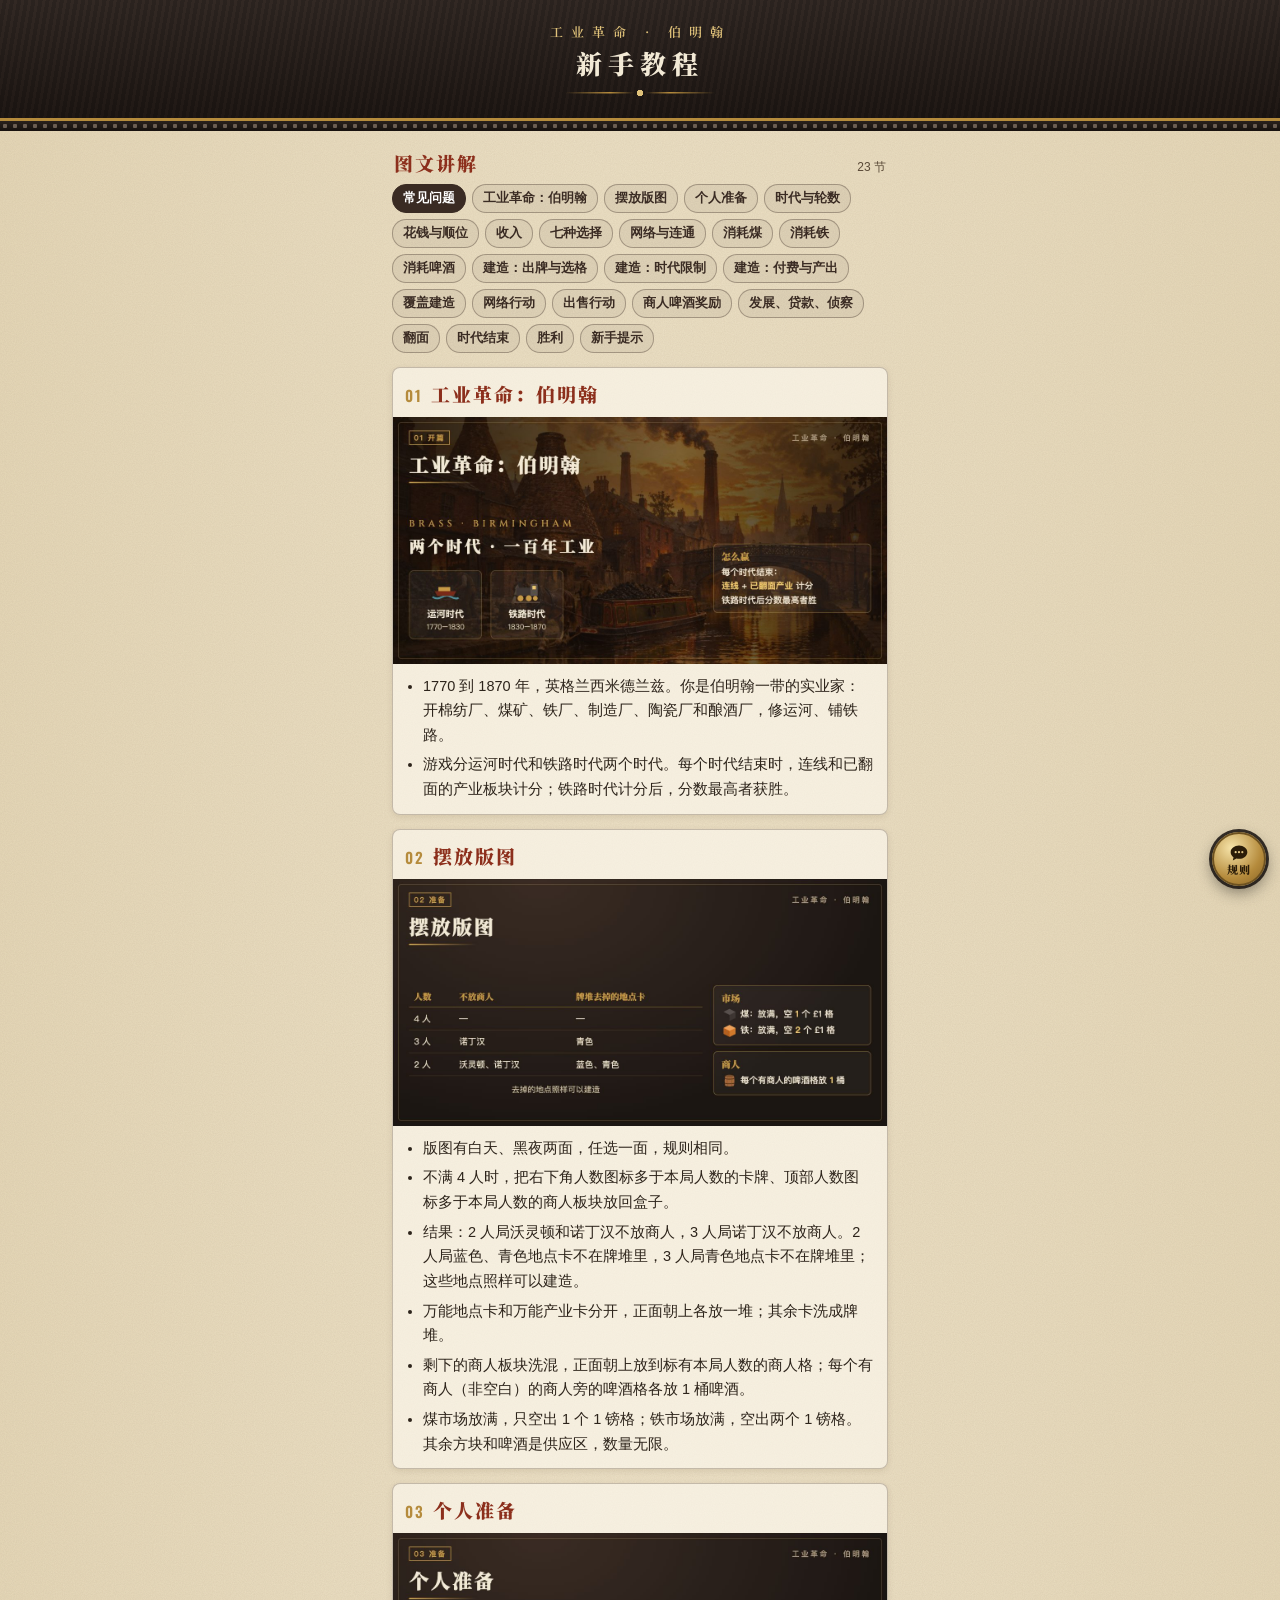
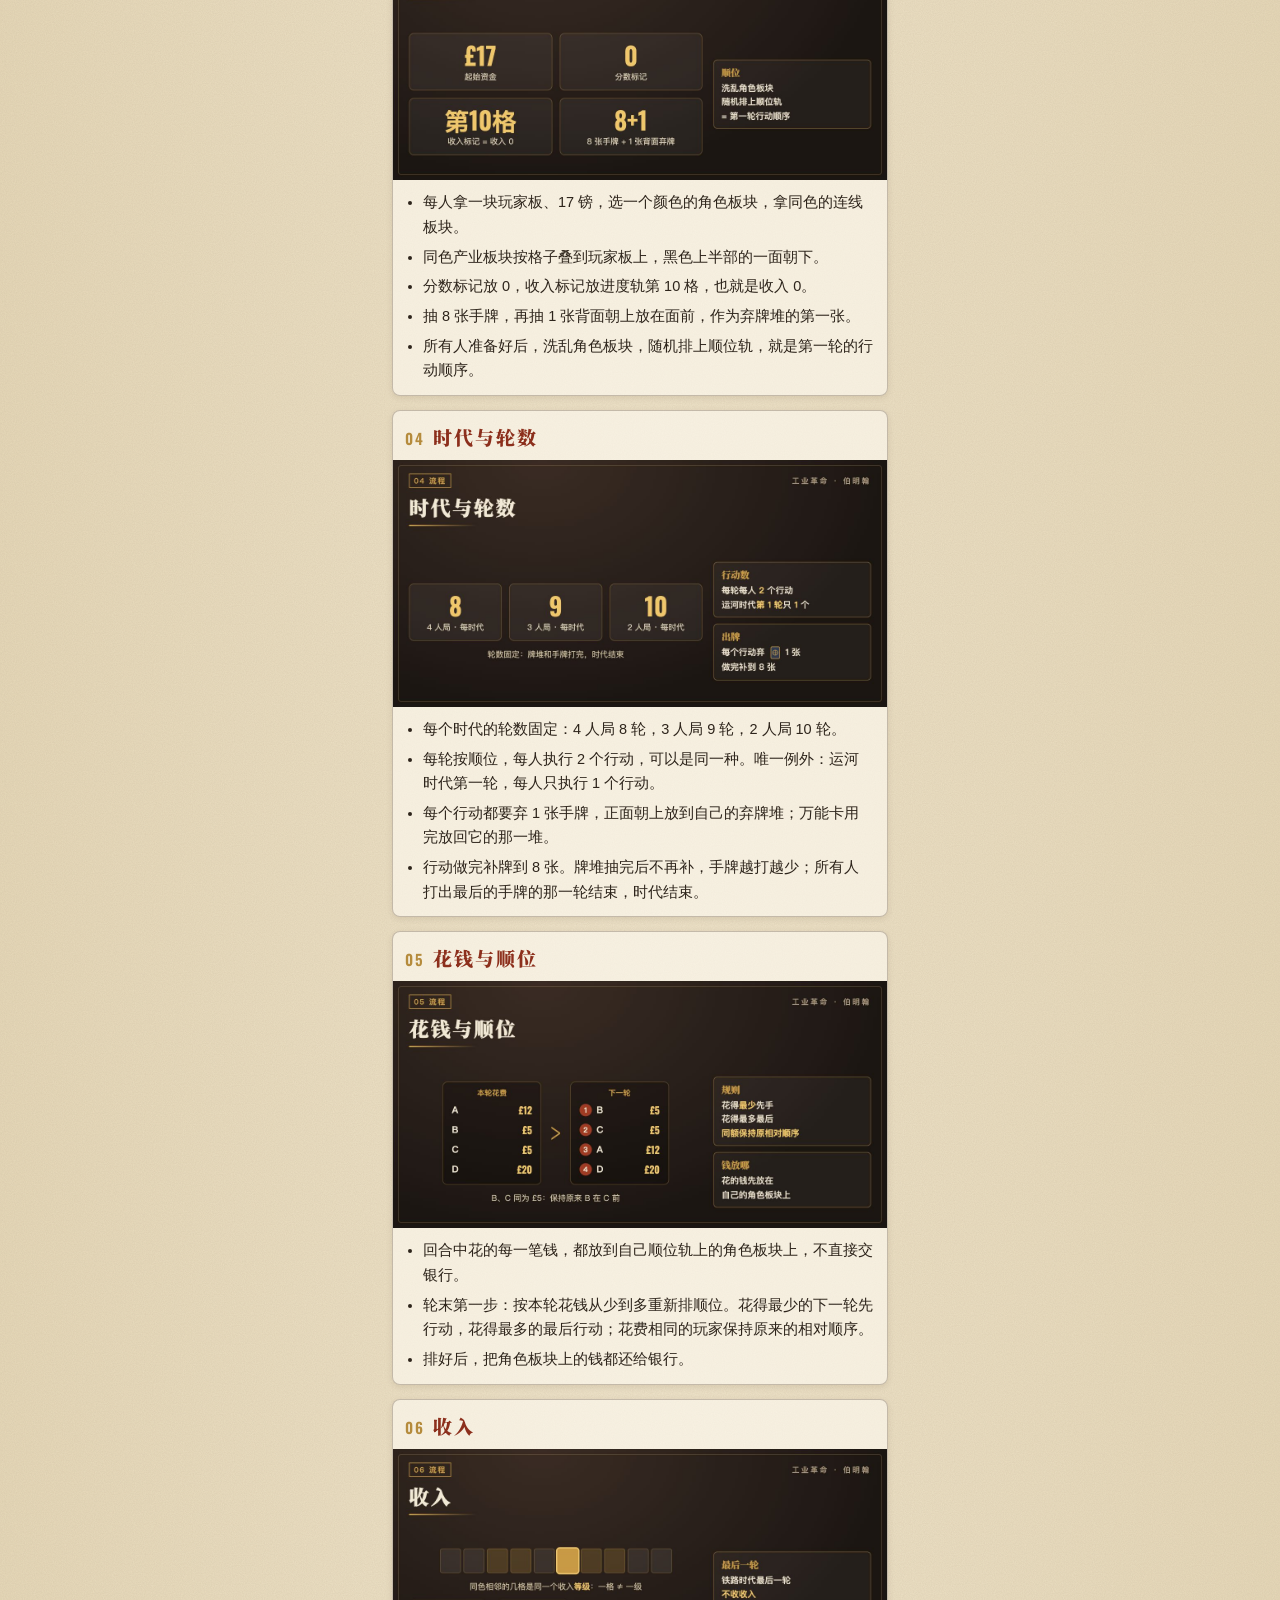
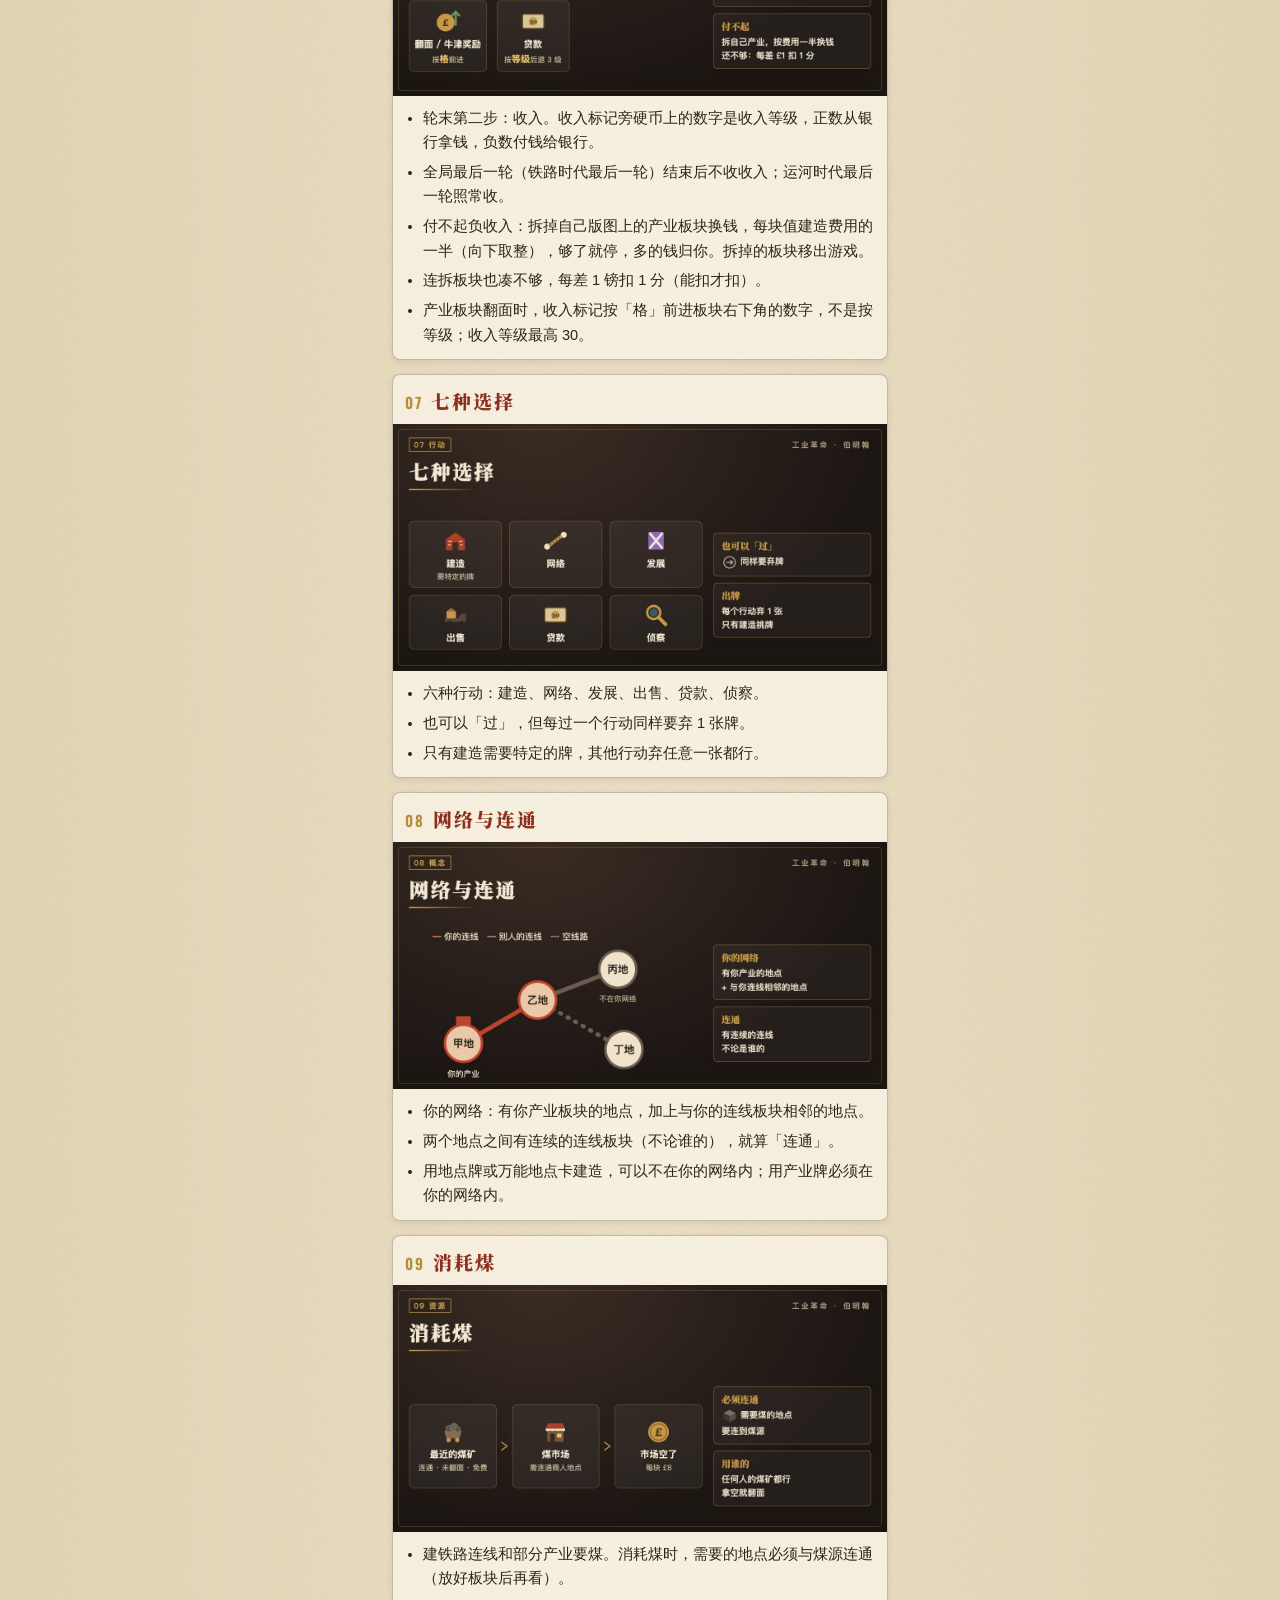
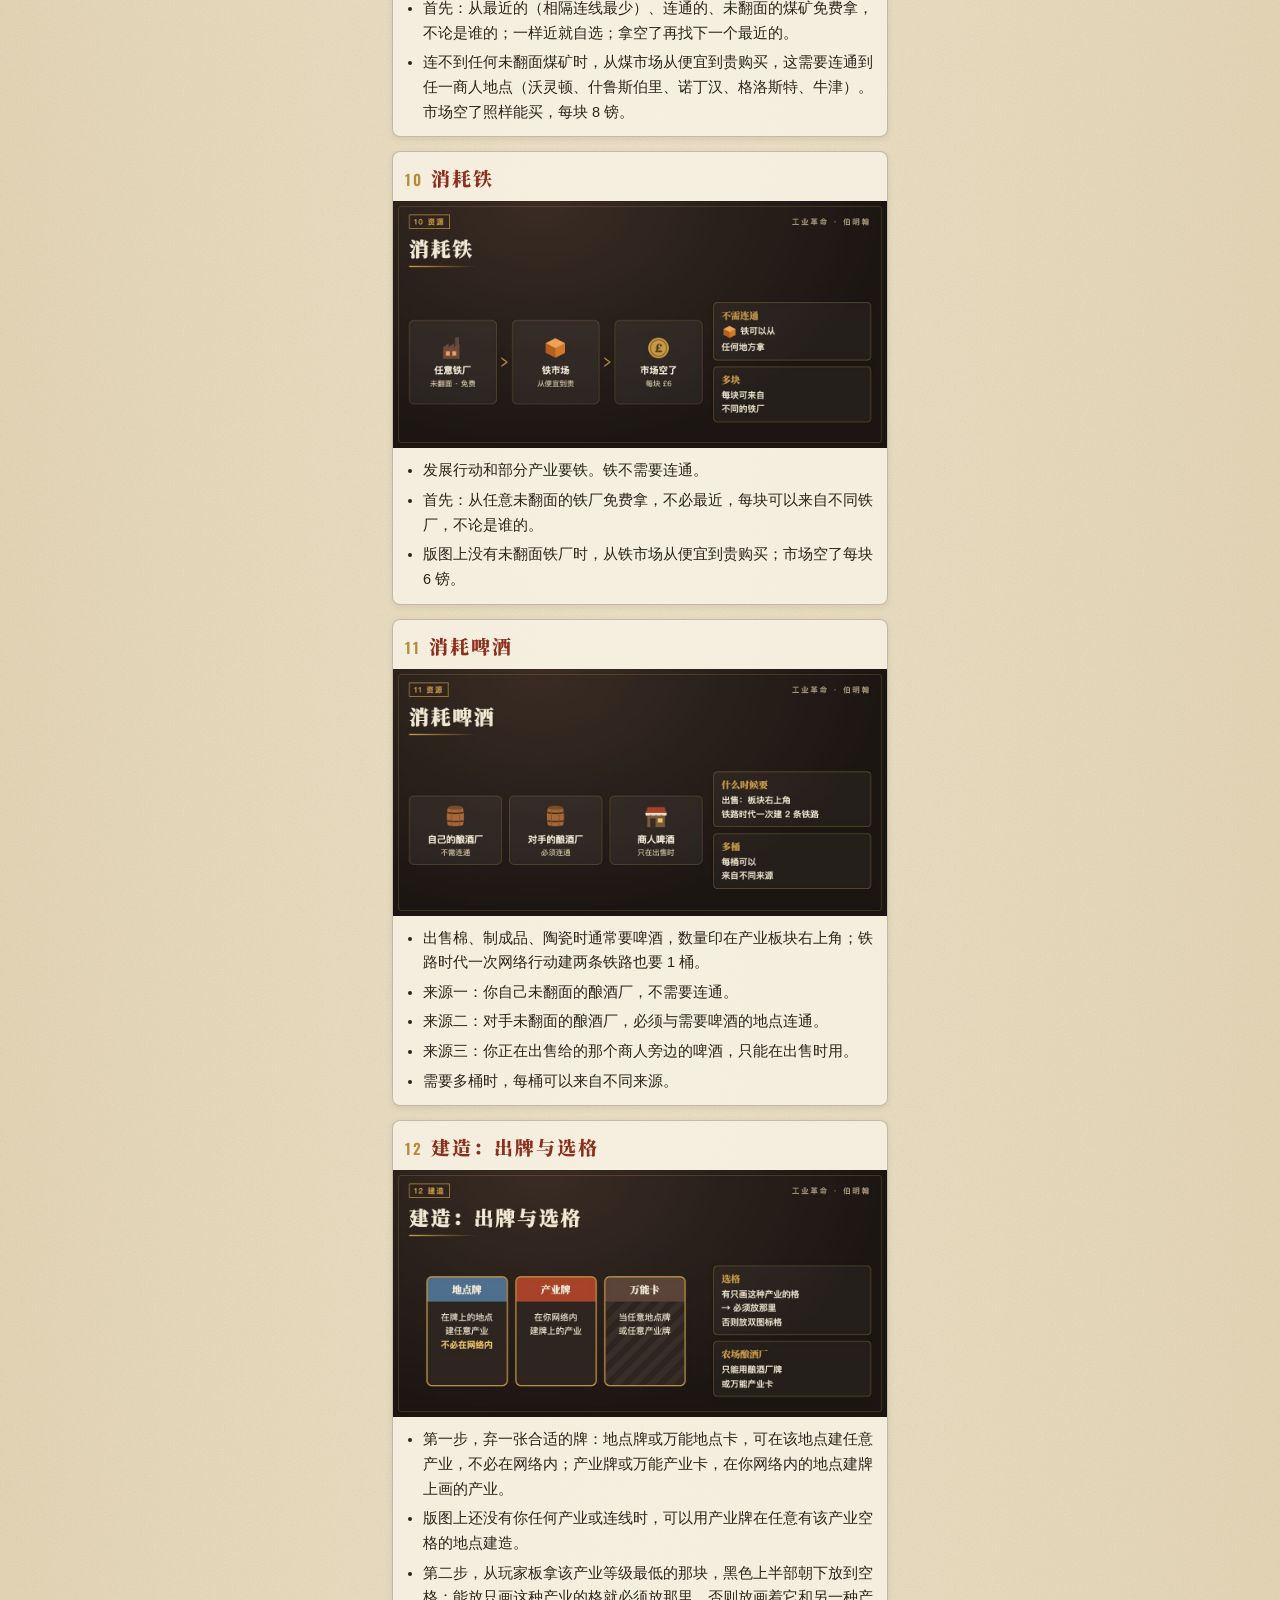
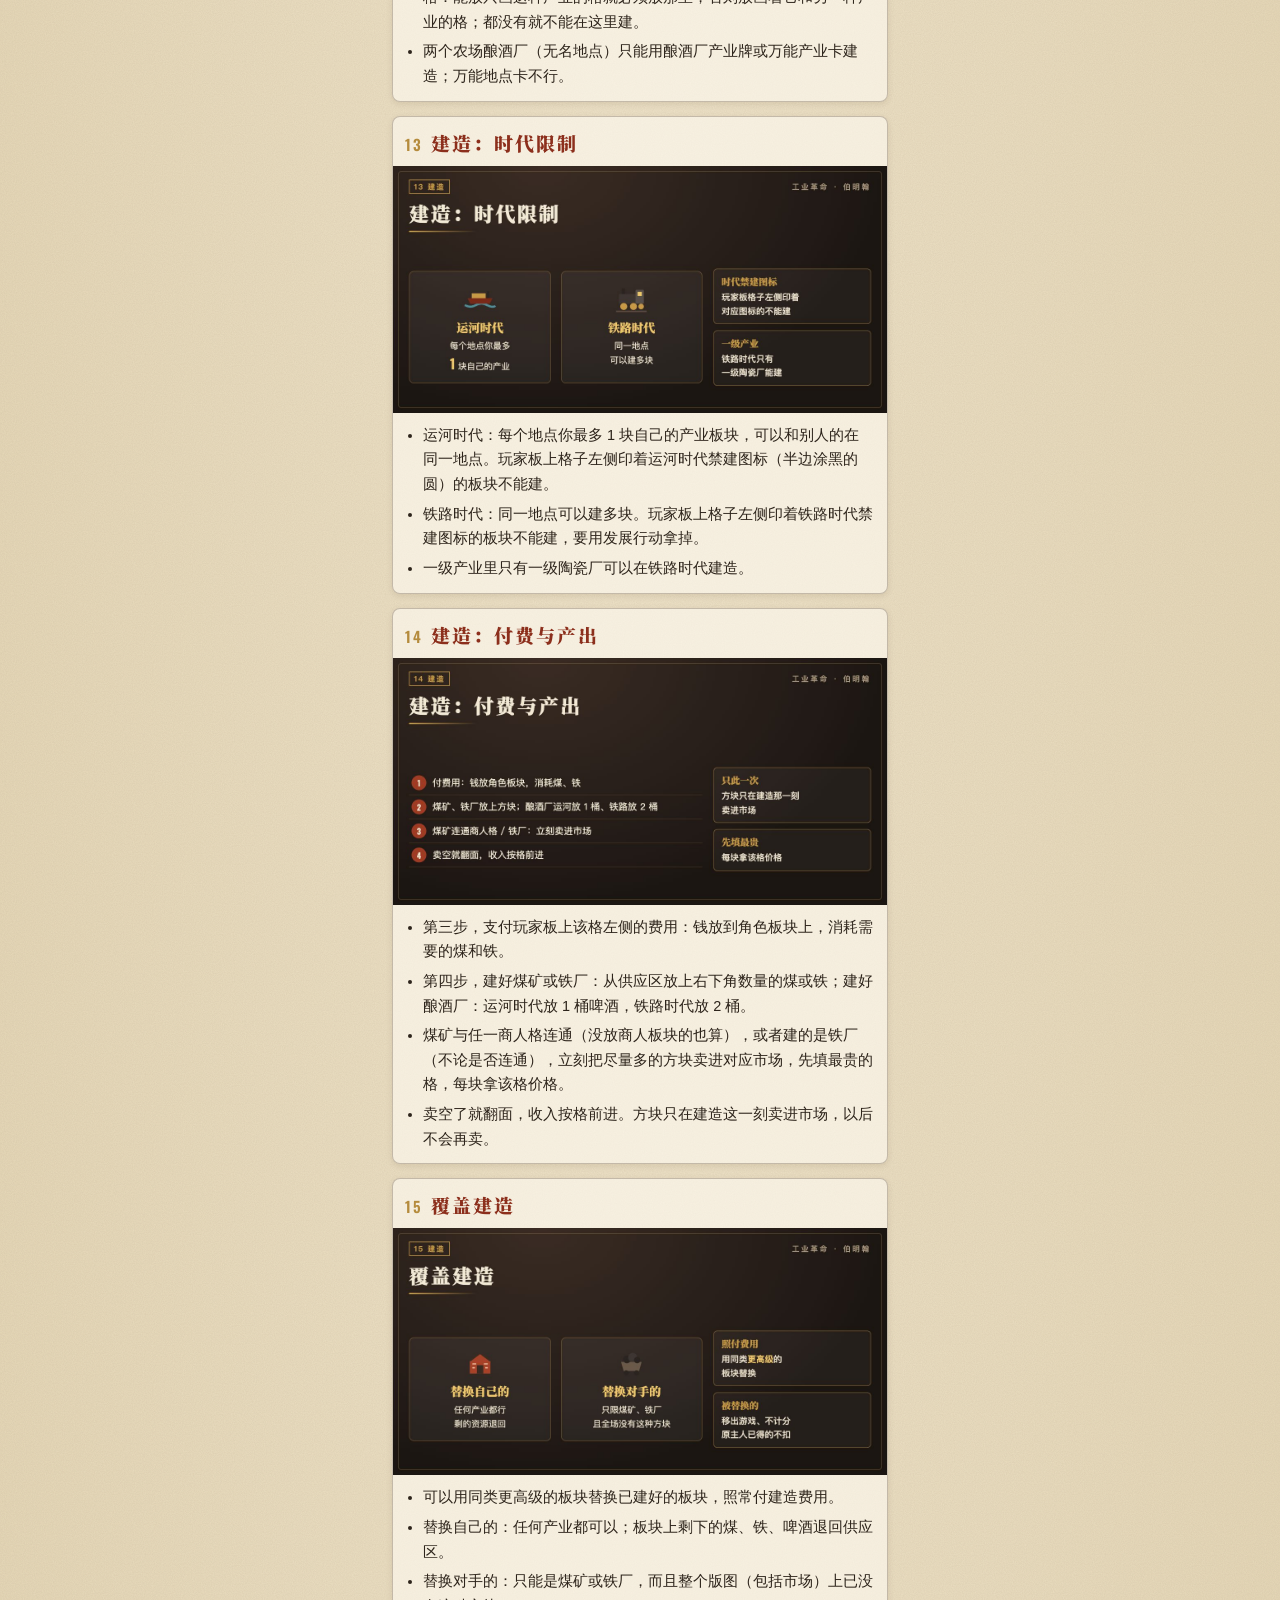
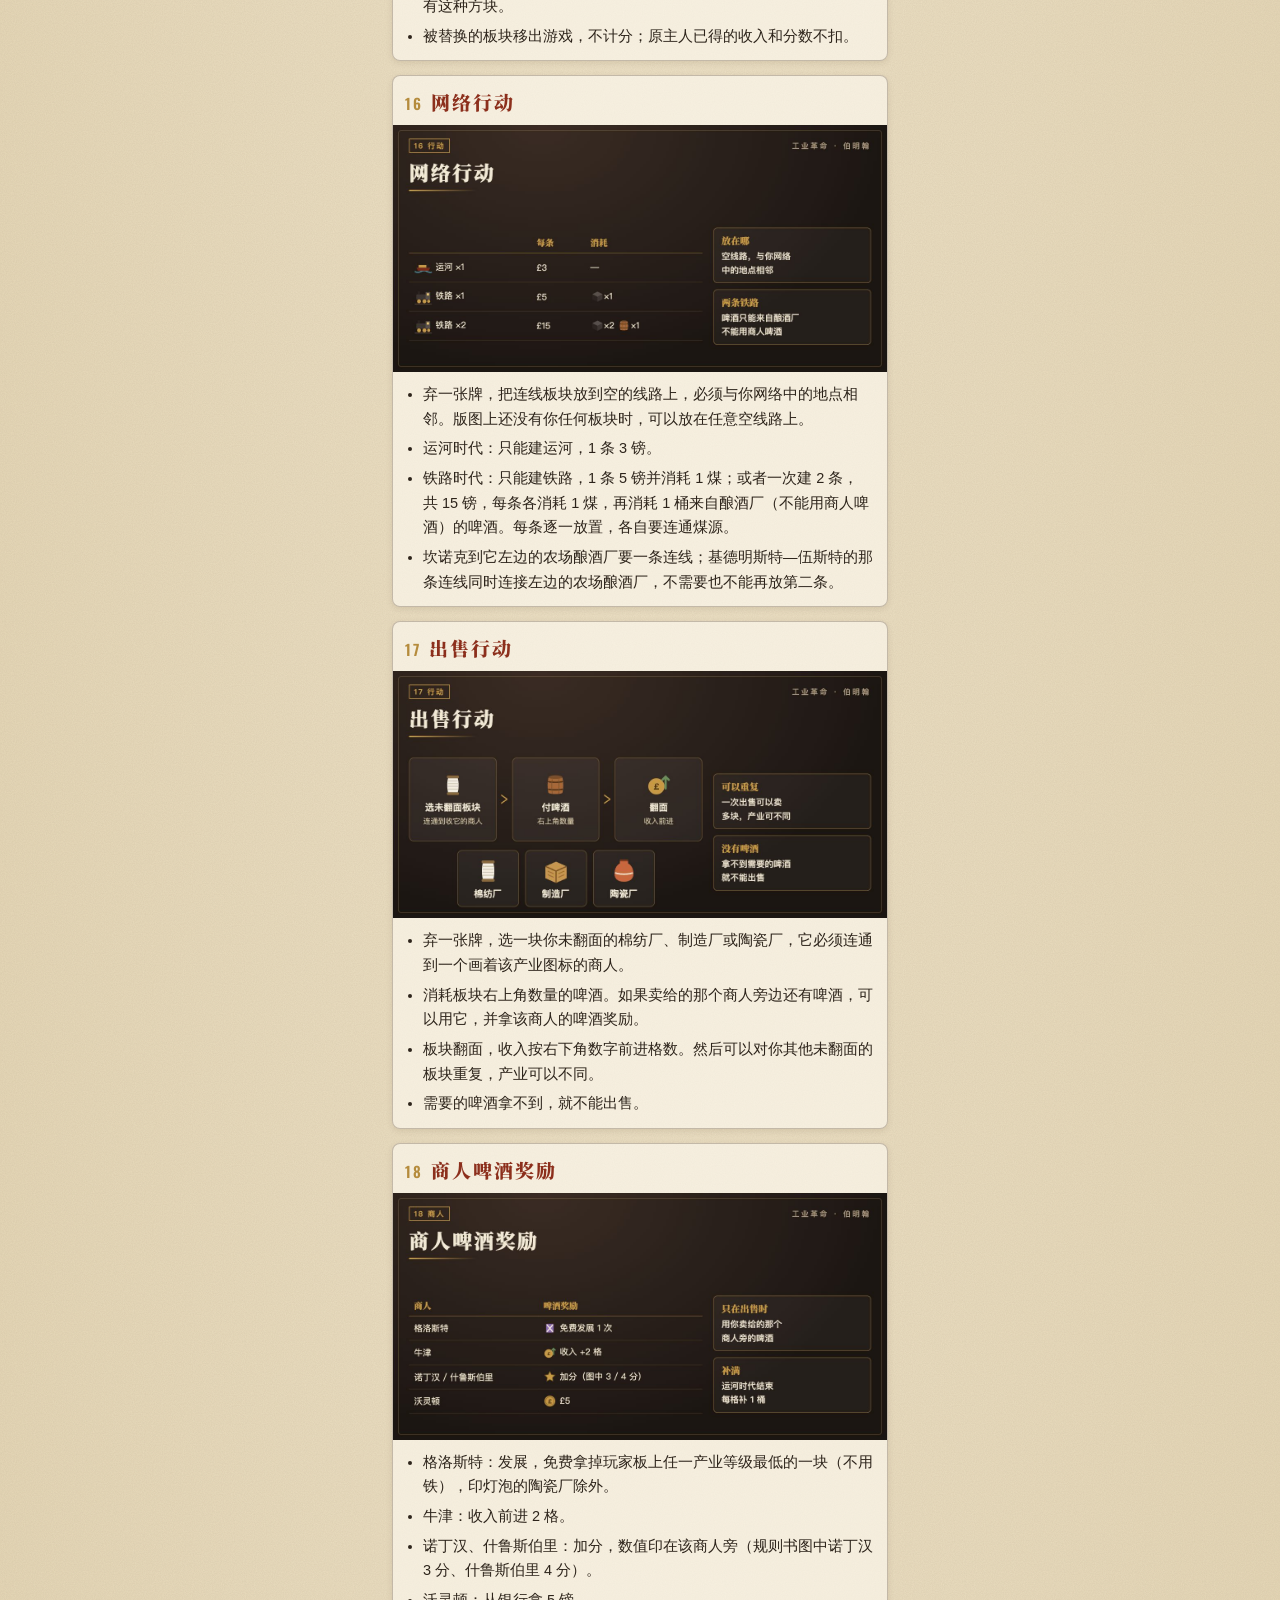
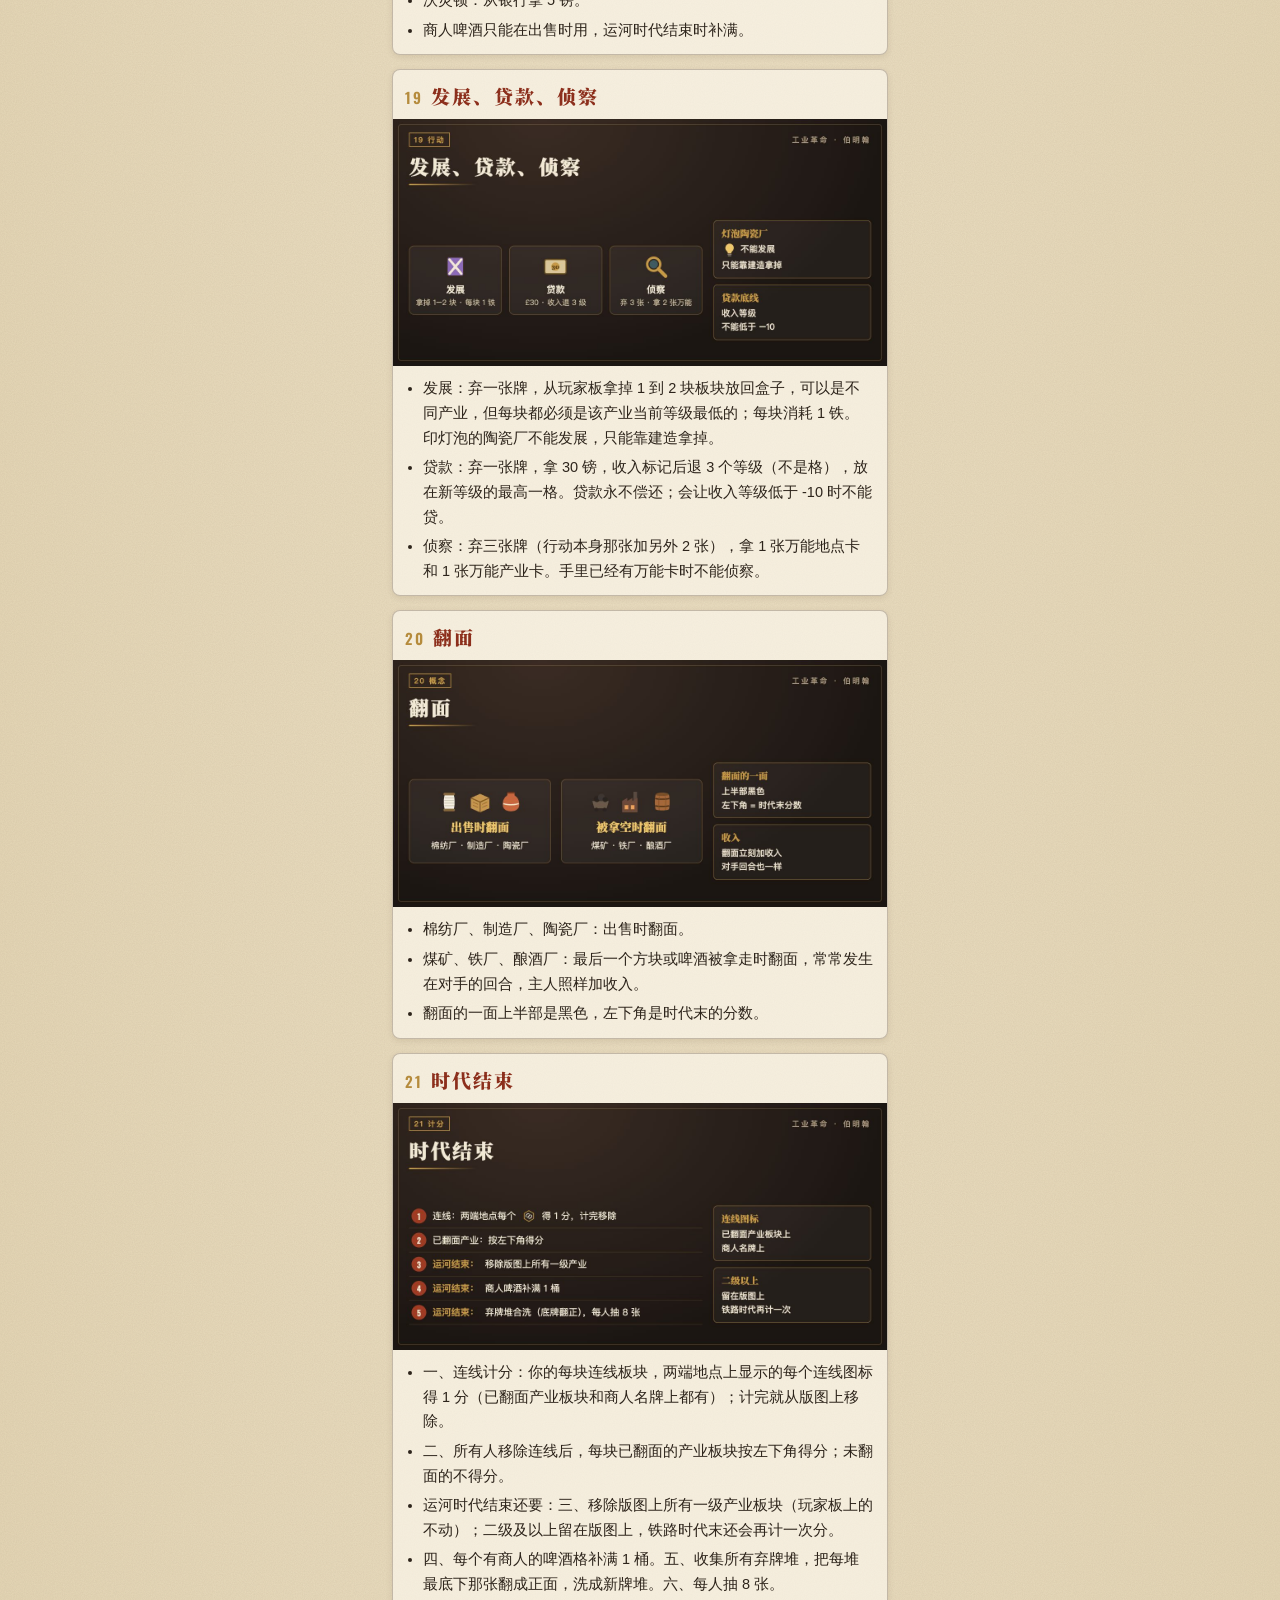
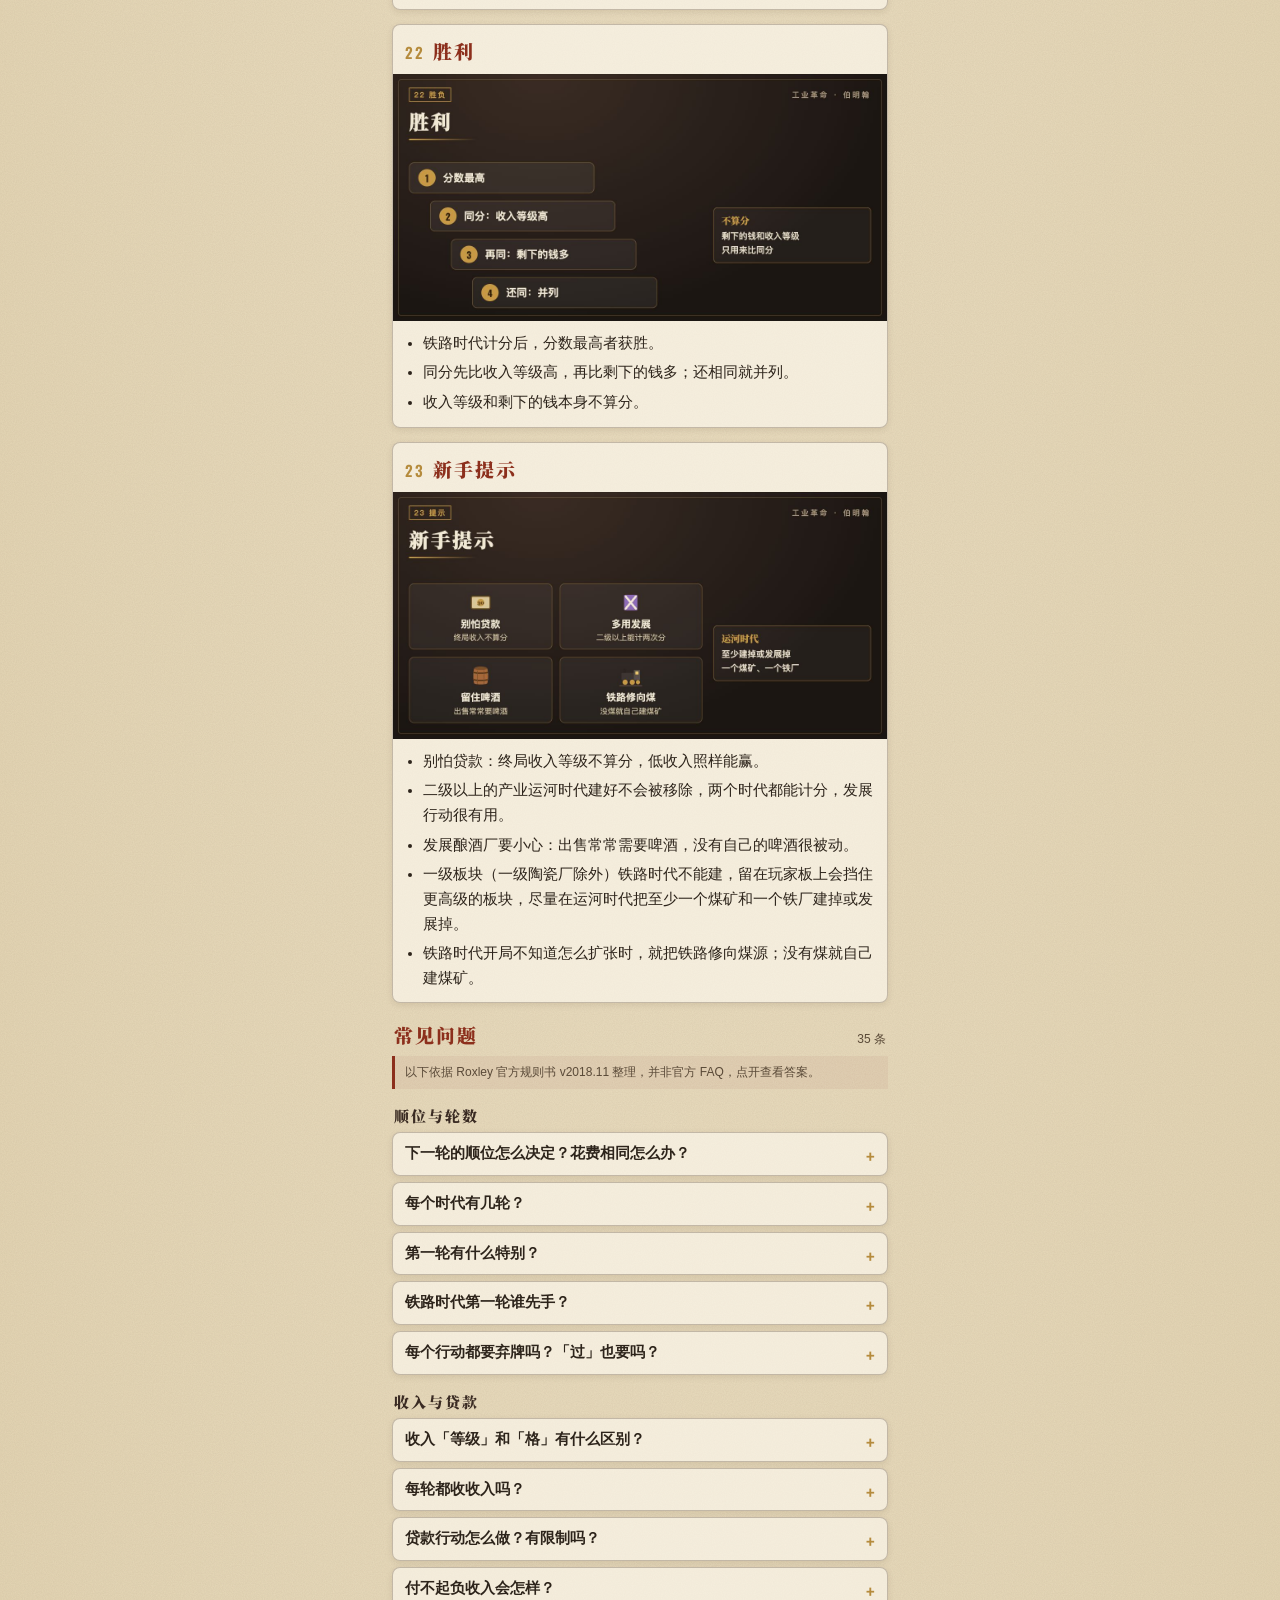
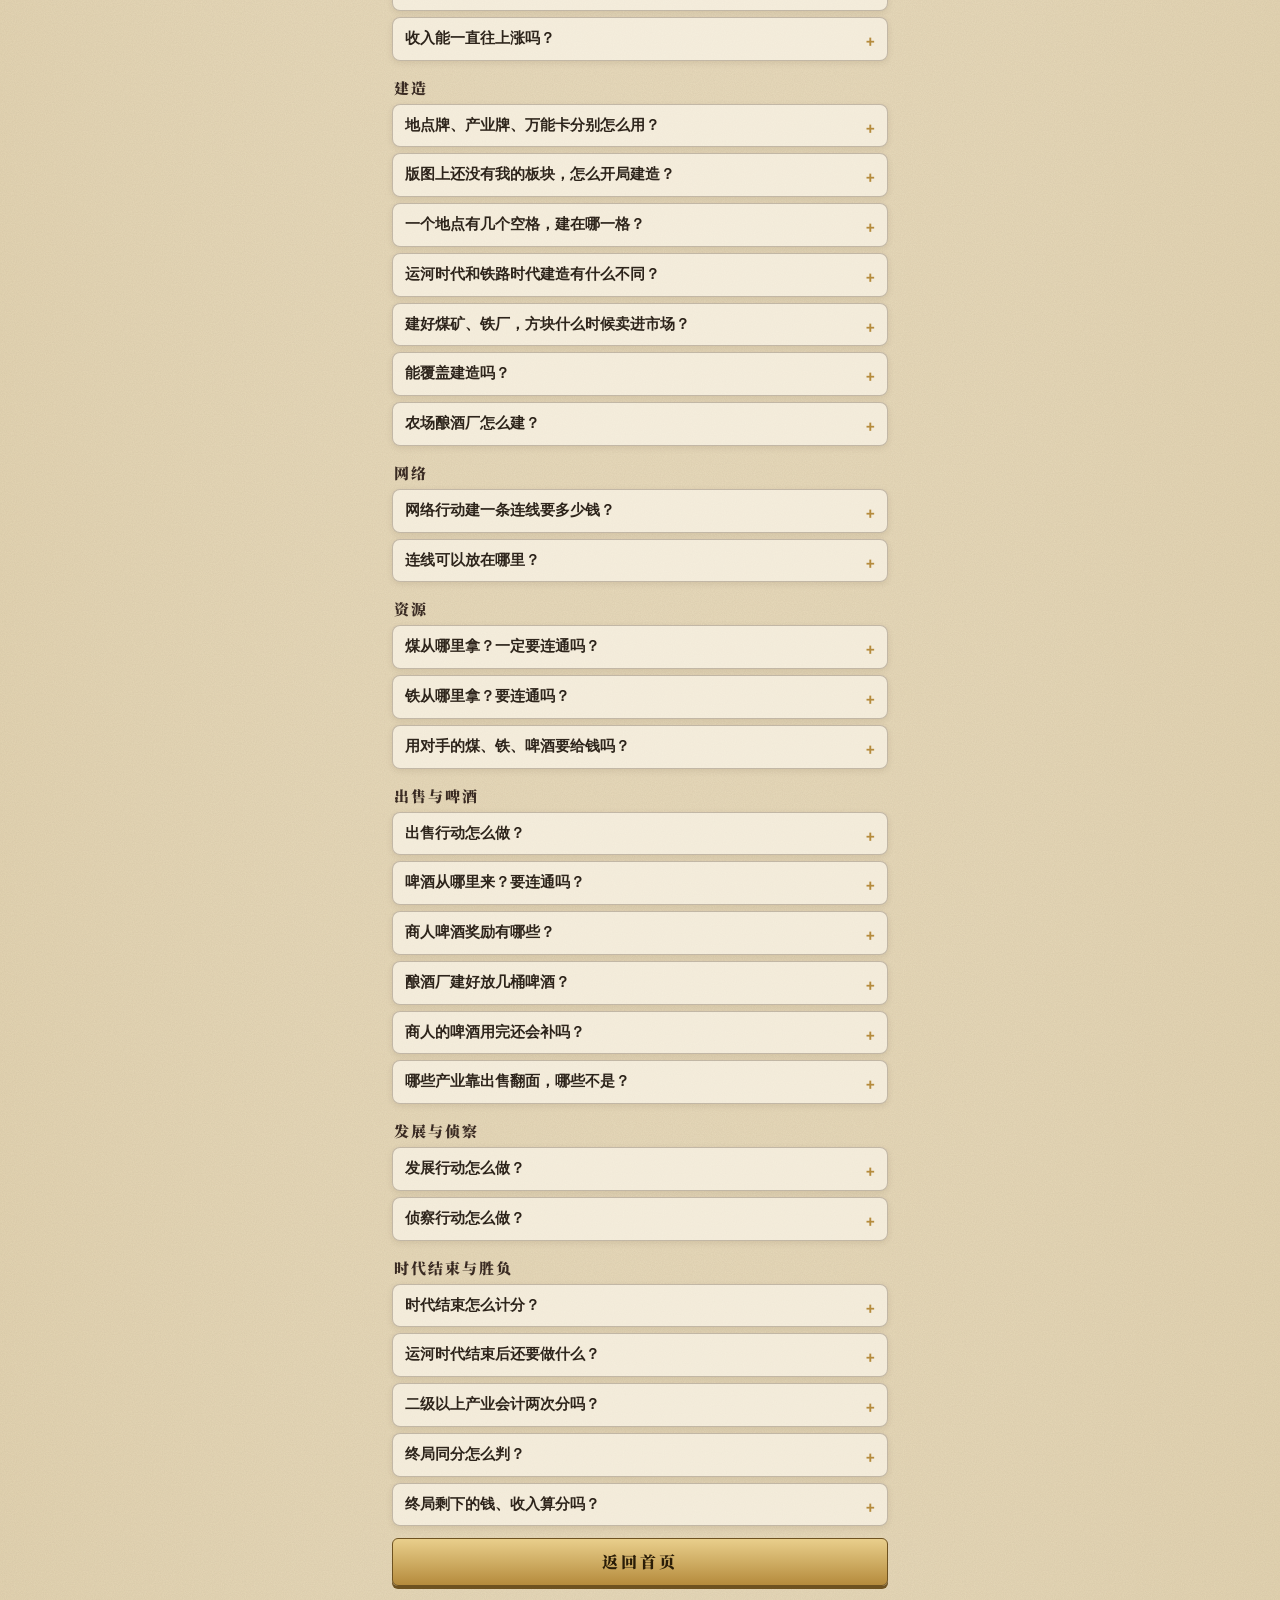
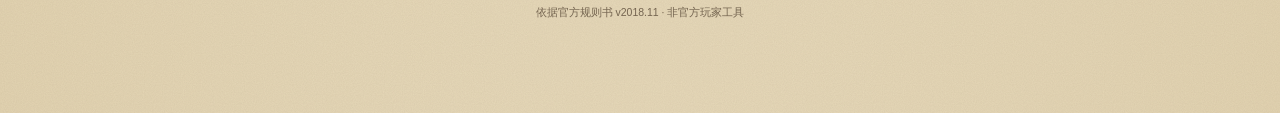
==== public/guide.html @ 362c8d9a "伯明翰开局小助手：《工业革命：伯明翰》线下对局的多人同步顺位、计分与结算 匹兹堡开局小助手的姊妹站，结构与视觉同一套，规则按 Roxley 官方规则书 v2018.11： - 运河、铁路两个时代，每时" ====
<!doctype html>
<html lang="zh-CN">
<head>
<meta charset="utf-8">
<meta name="viewport" content="width=device-width,initial-scale=1,viewport-fit=cover">
<meta name="theme-color" content="#1c1613">
<title>新手教程 · 工业革命：伯明翰</title>
<meta property="og:title" content="新手教程 · 工业革命：伯明翰">
<meta property="og:image" content="https://bham.leisurecat.cloud/img/icon-512.jpg">
<link rel="icon" href="img/icon-64.png">
<link rel="apple-touch-icon" href="img/icon-180.png">
<link rel="preconnect" href="https://fonts.googleapis.com">
<link rel="preconnect" href="https://fonts.gstatic.com" crossorigin>
<link href="https://fonts.googleapis.com/css2?family=Oswald:wght@500;600&family=Noto+Serif+SC:wght@600;900&display=swap" rel="stylesheet">
<link rel="stylesheet" href="style.css">
</head>
<body>
<div style="position:absolute;width:0;height:0;overflow:hidden"><img src="img/icon-512.jpg" alt=""></div>
<div class="hero"><div class="en">工业革命 · 伯明翰</div><h1>新手教程</h1><div class="orn"></div></div><div class="band"></div>
<div class="wrap guide">
<h2 class="h">图文讲解<small>23 节</small></h2>
<nav class="toc"><a class="fqa" href="#faq">常见问题</a><a href="#s1">工业革命：伯明翰</a><a href="#s2">摆放版图</a><a href="#s3">个人准备</a><a href="#s4">时代与轮数</a><a href="#s5">花钱与顺位</a><a href="#s6">收入</a><a href="#s7">七种选择</a><a href="#s8">网络与连通</a><a href="#s9">消耗煤</a><a href="#s10">消耗铁</a><a href="#s11">消耗啤酒</a><a href="#s12">建造：出牌与选格</a><a href="#s13">建造：时代限制</a><a href="#s14">建造：付费与产出</a><a href="#s15">覆盖建造</a><a href="#s16">网络行动</a><a href="#s17">出售行动</a><a href="#s18">商人啤酒奖励</a><a href="#s19">发展、贷款、侦察</a><a href="#s20">翻面</a><a href="#s21">时代结束</a><a href="#s22">胜利</a><a href="#s23">新手提示</a></nav>
<section class="card gs" id="s1"><h2 class="h"><span><i>01</i>工业革命：伯明翰</span></h2>
<img src="guide/01.jpg" width="800" height="400" alt="工业革命：伯明翰" loading="eager"><ul><li>1770 到 1870 年，英格兰西米德兰兹。你是伯明翰一带的实业家：开棉纺厂、煤矿、铁厂、制造厂、陶瓷厂和酿酒厂，修运河、铺铁路。</li><li>游戏分运河时代和铁路时代两个时代。每个时代结束时，连线和已翻面的产业板块计分；铁路时代计分后，分数最高者获胜。</li></ul></section>
<section class="card gs" id="s2"><h2 class="h"><span><i>02</i>摆放版图</span></h2>
<img src="guide/02.jpg" width="800" height="400" alt="摆放版图" loading="eager"><ul><li>版图有白天、黑夜两面，任选一面，规则相同。</li><li>不满 4 人时，把右下角人数图标多于本局人数的卡牌、顶部人数图标多于本局人数的商人板块放回盒子。</li><li>结果：2 人局沃灵顿和诺丁汉不放商人，3 人局诺丁汉不放商人。2 人局蓝色、青色地点卡不在牌堆里，3 人局青色地点卡不在牌堆里；这些地点照样可以建造。</li><li>万能地点卡和万能产业卡分开，正面朝上各放一堆；其余卡洗成牌堆。</li><li>剩下的商人板块洗混，正面朝上放到标有本局人数的商人格；每个有商人（非空白）的商人旁的啤酒格各放 1 桶啤酒。</li><li>煤市场放满，只空出 1 个 1 镑格；铁市场放满，空出两个 1 镑格。其余方块和啤酒是供应区，数量无限。</li></ul></section>
<section class="card gs" id="s3"><h2 class="h"><span><i>03</i>个人准备</span></h2>
<img src="guide/03.jpg" width="800" height="400" alt="个人准备" loading="lazy"><ul><li>每人拿一块玩家板、17 镑，选一个颜色的角色板块，拿同色的连线板块。</li><li>同色产业板块按格子叠到玩家板上，黑色上半部的一面朝下。</li><li>分数标记放 0，收入标记放进度轨第 10 格，也就是收入 0。</li><li>抽 8 张手牌，再抽 1 张背面朝上放在面前，作为弃牌堆的第一张。</li><li>所有人准备好后，洗乱角色板块，随机排上顺位轨，就是第一轮的行动顺序。</li></ul></section>
<section class="card gs" id="s4"><h2 class="h"><span><i>04</i>时代与轮数</span></h2>
<img src="guide/04.jpg" width="800" height="400" alt="时代与轮数" loading="lazy"><ul><li>每个时代的轮数固定：4 人局 8 轮，3 人局 9 轮，2 人局 10 轮。</li><li>每轮按顺位，每人执行 2 个行动，可以是同一种。唯一例外：运河时代第一轮，每人只执行 1 个行动。</li><li>每个行动都要弃 1 张手牌，正面朝上放到自己的弃牌堆；万能卡用完放回它的那一堆。</li><li>行动做完补牌到 8 张。牌堆抽完后不再补，手牌越打越少；所有人打出最后的手牌的那一轮结束，时代结束。</li></ul></section>
<section class="card gs" id="s5"><h2 class="h"><span><i>05</i>花钱与顺位</span></h2>
<img src="guide/05.jpg" width="800" height="400" alt="花钱与顺位" loading="lazy"><ul><li>回合中花的每一笔钱，都放到自己顺位轨上的角色板块上，不直接交银行。</li><li>轮末第一步：按本轮花钱从少到多重新排顺位。花得最少的下一轮先行动，花得最多的最后行动；花费相同的玩家保持原来的相对顺序。</li><li>排好后，把角色板块上的钱都还给银行。</li></ul></section>
<section class="card gs" id="s6"><h2 class="h"><span><i>06</i>收入</span></h2>
<img src="guide/06.jpg" width="800" height="400" alt="收入" loading="lazy"><ul><li>轮末第二步：收入。收入标记旁硬币上的数字是收入等级，正数从银行拿钱，负数付钱给银行。</li><li>全局最后一轮（铁路时代最后一轮）结束后不收收入；运河时代最后一轮照常收。</li><li>付不起负收入：拆掉自己版图上的产业板块换钱，每块值建造费用的一半（向下取整），够了就停，多的钱归你。拆掉的板块移出游戏。</li><li>连拆板块也凑不够，每差 1 镑扣 1 分（能扣才扣）。</li><li>产业板块翻面时，收入标记按「格」前进板块右下角的数字，不是按等级；收入等级最高 30。</li></ul></section>
<section class="card gs" id="s7"><h2 class="h"><span><i>07</i>七种选择</span></h2>
<img src="guide/07.jpg" width="800" height="400" alt="七种选择" loading="lazy"><ul><li>六种行动：建造、网络、发展、出售、贷款、侦察。</li><li>也可以「过」，但每过一个行动同样要弃 1 张牌。</li><li>只有建造需要特定的牌，其他行动弃任意一张都行。</li></ul></section>
<section class="card gs" id="s8"><h2 class="h"><span><i>08</i>网络与连通</span></h2>
<img src="guide/08.jpg" width="800" height="400" alt="网络与连通" loading="lazy"><ul><li>你的网络：有你产业板块的地点，加上与你的连线板块相邻的地点。</li><li>两个地点之间有连续的连线板块（不论谁的），就算「连通」。</li><li>用地点牌或万能地点卡建造，可以不在你的网络内；用产业牌必须在你的网络内。</li></ul></section>
<section class="card gs" id="s9"><h2 class="h"><span><i>09</i>消耗煤</span></h2>
<img src="guide/09.jpg" width="800" height="400" alt="消耗煤" loading="lazy"><ul><li>建铁路连线和部分产业要煤。消耗煤时，需要的地点必须与煤源连通（放好板块后再看）。</li><li>首先：从最近的（相隔连线最少）、连通的、未翻面的煤矿免费拿，不论是谁的；一样近就自选；拿空了再找下一个最近的。</li><li>连不到任何未翻面煤矿时，从煤市场从便宜到贵购买，这需要连通到任一商人地点（沃灵顿、什鲁斯伯里、诺丁汉、格洛斯特、牛津）。市场空了照样能买，每块 8 镑。</li></ul></section>
<section class="card gs" id="s10"><h2 class="h"><span><i>10</i>消耗铁</span></h2>
<img src="guide/10.jpg" width="800" height="400" alt="消耗铁" loading="lazy"><ul><li>发展行动和部分产业要铁。铁不需要连通。</li><li>首先：从任意未翻面的铁厂免费拿，不必最近，每块可以来自不同铁厂，不论是谁的。</li><li>版图上没有未翻面铁厂时，从铁市场从便宜到贵购买；市场空了每块 6 镑。</li></ul></section>
<section class="card gs" id="s11"><h2 class="h"><span><i>11</i>消耗啤酒</span></h2>
<img src="guide/11.jpg" width="800" height="400" alt="消耗啤酒" loading="lazy"><ul><li>出售棉、制成品、陶瓷时通常要啤酒，数量印在产业板块右上角；铁路时代一次网络行动建两条铁路也要 1 桶。</li><li>来源一：你自己未翻面的酿酒厂，不需要连通。</li><li>来源二：对手未翻面的酿酒厂，必须与需要啤酒的地点连通。</li><li>来源三：你正在出售给的那个商人旁边的啤酒，只能在出售时用。</li><li>需要多桶时，每桶可以来自不同来源。</li></ul></section>
<section class="card gs" id="s12"><h2 class="h"><span><i>12</i>建造：出牌与选格</span></h2>
<img src="guide/12.jpg" width="800" height="400" alt="建造：出牌与选格" loading="lazy"><ul><li>第一步，弃一张合适的牌：地点牌或万能地点卡，可在该地点建任意产业，不必在网络内；产业牌或万能产业卡，在你网络内的地点建牌上画的产业。</li><li>版图上还没有你任何产业或连线时，可以用产业牌在任意有该产业空格的地点建造。</li><li>第二步，从玩家板拿该产业等级最低的那块，黑色上半部朝下放到空格：能放只画这种产业的格就必须放那里，否则放画着它和另一种产业的格；都没有就不能在这里建。</li><li>两个农场酿酒厂（无名地点）只能用酿酒厂产业牌或万能产业卡建造；万能地点卡不行。</li></ul></section>
<section class="card gs" id="s13"><h2 class="h"><span><i>13</i>建造：时代限制</span></h2>
<img src="guide/13.jpg" width="800" height="400" alt="建造：时代限制" loading="lazy"><ul><li>运河时代：每个地点你最多 1 块自己的产业板块，可以和别人的在同一地点。玩家板上格子左侧印着运河时代禁建图标（半边涂黑的圆）的板块不能建。</li><li>铁路时代：同一地点可以建多块。玩家板上格子左侧印着铁路时代禁建图标的板块不能建，要用发展行动拿掉。</li><li>一级产业里只有一级陶瓷厂可以在铁路时代建造。</li></ul></section>
<section class="card gs" id="s14"><h2 class="h"><span><i>14</i>建造：付费与产出</span></h2>
<img src="guide/14.jpg" width="800" height="400" alt="建造：付费与产出" loading="lazy"><ul><li>第三步，支付玩家板上该格左侧的费用：钱放到角色板块上，消耗需要的煤和铁。</li><li>第四步，建好煤矿或铁厂：从供应区放上右下角数量的煤或铁；建好酿酒厂：运河时代放 1 桶啤酒，铁路时代放 2 桶。</li><li>煤矿与任一商人格连通（没放商人板块的也算），或者建的是铁厂（不论是否连通），立刻把尽量多的方块卖进对应市场，先填最贵的格，每块拿该格价格。</li><li>卖空了就翻面，收入按格前进。方块只在建造这一刻卖进市场，以后不会再卖。</li></ul></section>
<section class="card gs" id="s15"><h2 class="h"><span><i>15</i>覆盖建造</span></h2>
<img src="guide/15.jpg" width="800" height="400" alt="覆盖建造" loading="lazy"><ul><li>可以用同类更高级的板块替换已建好的板块，照常付建造费用。</li><li>替换自己的：任何产业都可以；板块上剩下的煤、铁、啤酒退回供应区。</li><li>替换对手的：只能是煤矿或铁厂，而且整个版图（包括市场）上已没有这种方块。</li><li>被替换的板块移出游戏，不计分；原主人已得的收入和分数不扣。</li></ul></section>
<section class="card gs" id="s16"><h2 class="h"><span><i>16</i>网络行动</span></h2>
<img src="guide/16.jpg" width="800" height="400" alt="网络行动" loading="lazy"><ul><li>弃一张牌，把连线板块放到空的线路上，必须与你网络中的地点相邻。版图上还没有你任何板块时，可以放在任意空线路上。</li><li>运河时代：只能建运河，1 条 3 镑。</li><li>铁路时代：只能建铁路，1 条 5 镑并消耗 1 煤；或者一次建 2 条，共 15 镑，每条各消耗 1 煤，再消耗 1 桶来自酿酒厂（不能用商人啤酒）的啤酒。每条逐一放置，各自要连通煤源。</li><li>坎诺克到它左边的农场酿酒厂要一条连线；基德明斯特—伍斯特的那条连线同时连接左边的农场酿酒厂，不需要也不能再放第二条。</li></ul></section>
<section class="card gs" id="s17"><h2 class="h"><span><i>17</i>出售行动</span></h2>
<img src="guide/17.jpg" width="800" height="400" alt="出售行动" loading="lazy"><ul><li>弃一张牌，选一块你未翻面的棉纺厂、制造厂或陶瓷厂，它必须连通到一个画着该产业图标的商人。</li><li>消耗板块右上角数量的啤酒。如果卖给的那个商人旁边还有啤酒，可以用它，并拿该商人的啤酒奖励。</li><li>板块翻面，收入按右下角数字前进格数。然后可以对你其他未翻面的板块重复，产业可以不同。</li><li>需要的啤酒拿不到，就不能出售。</li></ul></section>
<section class="card gs" id="s18"><h2 class="h"><span><i>18</i>商人啤酒奖励</span></h2>
<img src="guide/18.jpg" width="800" height="400" alt="商人啤酒奖励" loading="lazy"><ul><li>格洛斯特：发展，免费拿掉玩家板上任一产业等级最低的一块（不用铁），印灯泡的陶瓷厂除外。</li><li>牛津：收入前进 2 格。</li><li>诺丁汉、什鲁斯伯里：加分，数值印在该商人旁（规则书图中诺丁汉 3 分、什鲁斯伯里 4 分）。</li><li>沃灵顿：从银行拿 5 镑。</li><li>商人啤酒只能在出售时用，运河时代结束时补满。</li></ul></section>
<section class="card gs" id="s19"><h2 class="h"><span><i>19</i>发展、贷款、侦察</span></h2>
<img src="guide/19.jpg" width="800" height="400" alt="发展、贷款、侦察" loading="lazy"><ul><li>发展：弃一张牌，从玩家板拿掉 1 到 2 块板块放回盒子，可以是不同产业，但每块都必须是该产业当前等级最低的；每块消耗 1 铁。印灯泡的陶瓷厂不能发展，只能靠建造拿掉。</li><li>贷款：弃一张牌，拿 30 镑，收入标记后退 3 个等级（不是格），放在新等级的最高一格。贷款永不偿还；会让收入等级低于 -10 时不能贷。</li><li>侦察：弃三张牌（行动本身那张加另外 2 张），拿 1 张万能地点卡和 1 张万能产业卡。手里已经有万能卡时不能侦察。</li></ul></section>
<section class="card gs" id="s20"><h2 class="h"><span><i>20</i>翻面</span></h2>
<img src="guide/20.jpg" width="800" height="400" alt="翻面" loading="lazy"><ul><li>棉纺厂、制造厂、陶瓷厂：出售时翻面。</li><li>煤矿、铁厂、酿酒厂：最后一个方块或啤酒被拿走时翻面，常常发生在对手的回合，主人照样加收入。</li><li>翻面的一面上半部是黑色，左下角是时代末的分数。</li></ul></section>
<section class="card gs" id="s21"><h2 class="h"><span><i>21</i>时代结束</span></h2>
<img src="guide/21.jpg" width="800" height="400" alt="时代结束" loading="lazy"><ul><li>一、连线计分：你的每块连线板块，两端地点上显示的每个连线图标得 1 分（已翻面产业板块和商人名牌上都有）；计完就从版图上移除。</li><li>二、所有人移除连线后，每块已翻面的产业板块按左下角得分；未翻面的不得分。</li><li>运河时代结束还要：三、移除版图上所有一级产业板块（玩家板上的不动）；二级及以上留在版图上，铁路时代末还会再计一次分。</li><li>四、每个有商人的啤酒格补满 1 桶。五、收集所有弃牌堆，把每堆最底下那张翻成正面，洗成新牌堆。六、每人抽 8 张。</li></ul></section>
<section class="card gs" id="s22"><h2 class="h"><span><i>22</i>胜利</span></h2>
<img src="guide/22.jpg" width="800" height="400" alt="胜利" loading="lazy"><ul><li>铁路时代计分后，分数最高者获胜。</li><li>同分先比收入等级高，再比剩下的钱多；还相同就并列。</li><li>收入等级和剩下的钱本身不算分。</li></ul></section>
<section class="card gs" id="s23"><h2 class="h"><span><i>23</i>新手提示</span></h2>
<img src="guide/23.jpg" width="800" height="400" alt="新手提示" loading="lazy"><ul><li>别怕贷款：终局收入等级不算分，低收入照样能赢。</li><li>二级以上的产业运河时代建好不会被移除，两个时代都能计分，发展行动很有用。</li><li>发展酿酒厂要小心：出售常常需要啤酒，没有自己的啤酒很被动。</li><li>一级板块（一级陶瓷厂除外）铁路时代不能建，留在玩家板上会挡住更高级的板块，尽量在运河时代把至少一个煤矿和一个铁厂建掉或发展掉。</li><li>铁路时代开局不知道怎么扩张时，就把铁路修向煤源；没有煤就自己建煤矿。</li></ul></section>
<h2 class="h" id="faq">常见问题<small>35 条</small></h2>
<p class="note">以下依据 Roxley 官方规则书 v2018.11 整理，并非官方 FAQ，点开查看答案。</p>
<h3 class="fq-cat">顺位与轮数</h3><details class="card fq"><summary>下一轮的顺位怎么决定？花费相同怎么办？</summary><p>每轮结束时，按本轮花的钱从少到多重新排列顺位轨上的角色板块：花得最少的下一轮先行动，花得最多的最后行动；花费相同的玩家保持原来的相对顺序。行动中花的钱都先放在自己的角色板块上，排完顺位再还给银行。 <a href="https://cdn.shopify.com/s/files/1/0246/2190/8043/files/Brass-Birmingham-Rulebook.pdf" target="_blank" rel="noopener">来源：规则书</a></p></details><details class="card fq"><summary>每个时代有几轮？</summary><p>轮数随人数固定：4 人局每个时代 8 轮，3 人局 9 轮，2 人局 10 轮。时代在所有玩家打出最后的手牌的那一轮结束。 <a href="https://cdn.shopify.com/s/files/1/0246/2190/8043/files/Brass-Birmingham-Rulebook.pdf" target="_blank" rel="noopener">来源：规则书</a></p></details><details class="card fq"><summary>第一轮有什么特别？</summary><p>运河时代第一轮，每人只执行 1 个行动；之后每轮每人 2 个行动，可以重复同一种。第一轮的顺位是开局时随机排的。 <a href="https://cdn.shopify.com/s/files/1/0246/2190/8043/files/Brass-Birmingham-Rulebook.pdf" target="_blank" rel="noopener">来源：规则书</a></p></details><details class="card fq"><summary>铁路时代第一轮谁先手？</summary><p>规则书没有为铁路时代另定顺位：运河时代最后一轮结束时照常按花费排顺位，这个顺序就是铁路时代第一轮的顺序。铁路时代第一轮每人照常执行 2 个行动。 <a href="https://cdn.shopify.com/s/files/1/0246/2190/8043/files/Brass-Birmingham-Rulebook.pdf" target="_blank" rel="noopener">来源：规则书</a></p></details><details class="card fq"><summary>每个行动都要弃牌吗？「过」也要吗？</summary><p>要。每个行动都要弃 1 张手牌（侦察要弃 3 张），选择「过」也要为每个跳过的行动弃 1 张。万能卡用完放回它的那一堆，不进弃牌堆。 <a href="https://cdn.shopify.com/s/files/1/0246/2190/8043/files/Brass-Birmingham-Rulebook.pdf" target="_blank" rel="noopener">来源：规则书</a></p></details><h3 class="fq-cat">收入与贷款</h3><details class="card fq"><summary>收入「等级」和「格」有什么区别？</summary><p>进度轨上收入标记旁硬币的数字是收入等级，每轮按等级拿钱或付钱。产业翻面、牛津商人奖励让收入按「格」前进，一次前进几格可能只升一两级；贷款按「等级」后退 3 级，标记放在新等级的最高一格。 <a href="https://cdn.shopify.com/s/files/1/0246/2190/8043/files/Brass-Birmingham-Rulebook.pdf" target="_blank" rel="noopener">来源：规则书</a></p></details><details class="card fq"><summary>每轮都收收入吗？</summary><p>每轮结束、排完顺位后收收入；唯一例外是全局最后一轮（铁路时代最后一轮）结束后不收。运河时代最后一轮照常收。 <a href="https://cdn.shopify.com/s/files/1/0246/2190/8043/files/Brass-Birmingham-Rulebook.pdf" target="_blank" rel="noopener">来源：规则书</a></p></details><details class="card fq"><summary>贷款行动怎么做？有限制吗？</summary><p>弃 1 张任意牌，从银行拿 30 镑，收入标记后退 3 个收入等级（不是 3 格），放在新等级的最高一格。贷款永不偿还。如果贷款会让收入等级低于 -10，就不能贷款。 <a href="https://cdn.shopify.com/s/files/1/0246/2190/8043/files/Brass-Birmingham-Rulebook.pdf" target="_blank" rel="noopener">来源：规则书</a></p></details><details class="card fq"><summary>付不起负收入会怎样？</summary><p>必须从版图上拆掉自己的产业板块（不能拆连线）换钱，每块值它建造费用的一半，向下取整；凑够就停，多出的钱归你，拆掉的板块移出游戏。连拆板块也凑不够，每差 1 镑扣 1 分（有分才扣）。 <a href="https://cdn.shopify.com/s/files/1/0246/2190/8043/files/Brass-Birmingham-Rulebook.pdf" target="_blank" rel="noopener">来源：规则书</a></p></details><details class="card fq"><summary>收入能一直往上涨吗？</summary><p>不能，收入等级最高 30。 <a href="https://cdn.shopify.com/s/files/1/0246/2190/8043/files/Brass-Birmingham-Rulebook.pdf" target="_blank" rel="noopener">来源：规则书</a></p></details><h3 class="fq-cat">建造</h3><details class="card fq"><summary>地点牌、产业牌、万能卡分别怎么用？</summary><p>地点牌或万能地点卡：在牌上的地点建任意可建的产业，不必在你的网络内。产业牌或万能产业卡：在你网络内的地点建牌上画的产业。只有建造需要特定的牌，其他行动弃任意牌都行。 <a href="https://cdn.shopify.com/s/files/1/0246/2190/8043/files/Brass-Birmingham-Rulebook.pdf" target="_blank" rel="noopener">来源：规则书</a></p></details><details class="card fq"><summary>版图上还没有我的板块，怎么开局建造？</summary><p>版图上没有你任何产业或连线板块时，可以用产业牌在任意有该产业空格的地点建造；也可以用任意一张牌做网络行动，把连线放在任意空线路上（建铁路仍要消耗煤）。 <a href="https://cdn.shopify.com/s/files/1/0246/2190/8043/files/Brass-Birmingham-Rulebook.pdf" target="_blank" rel="noopener">来源：规则书</a></p></details><details class="card fq"><summary>一个地点有几个空格，建在哪一格？</summary><p>有只画着这种产业图标的空格，就必须建在那里；没有才建在画着该产业和另一种产业的格；都没有就不能在这个地点建（覆盖建造除外）。拿的永远是玩家板上该产业等级最低的板块。 <a href="https://cdn.shopify.com/s/files/1/0246/2190/8043/files/Brass-Birmingham-Rulebook.pdf" target="_blank" rel="noopener">来源：规则书</a></p></details><details class="card fq"><summary>运河时代和铁路时代建造有什么不同？</summary><p>运河时代每个地点你最多只能有 1 块自己的产业板块（可以和别人的在同一地点）；铁路时代没有这个限制。玩家板上格子左侧印着时代禁建图标的板块，在对应时代不能建；一级产业里只有一级陶瓷厂能在铁路时代建造。 <a href="https://cdn.shopify.com/s/files/1/0246/2190/8043/files/Brass-Birmingham-Rulebook.pdf" target="_blank" rel="noopener">来源：规则书</a></p></details><details class="card fq"><summary>建好煤矿、铁厂，方块什么时候卖进市场？</summary><p>只在建造的那一刻：煤矿连通到任一商人格（没放商人板块的也算），或者建的是铁厂（不需要连通），就立刻把尽量多的方块卖进对应市场，先填最贵的格，每块拿该格价格。卖空就翻面加收入。之后不会再卖进市场。 <a href="https://cdn.shopify.com/s/files/1/0246/2190/8043/files/Brass-Birmingham-Rulebook.pdf" target="_blank" rel="noopener">来源：规则书</a></p></details><details class="card fq"><summary>能覆盖建造吗？</summary><p>可以用同类更高级的板块替换已建好的板块，照常付费用。自己的产业都能替换，上面剩的资源退回供应区；对手的只能替换煤矿或铁厂，并且整个版图（包括市场）上已经没有这种方块。被替换的板块移出游戏、不计分，原主人已得的收入和分数不扣。 <a href="https://cdn.shopify.com/s/files/1/0246/2190/8043/files/Brass-Birmingham-Rulebook.pdf" target="_blank" rel="noopener">来源：规则书</a></p></details><details class="card fq"><summary>农场酿酒厂怎么建？</summary><p>两个无名地点各有一个酿酒厂空格，只能用酿酒厂产业牌或万能产业卡建造，万能地点卡不行。坎诺克到它左边的农场酿酒厂需要一条连线；基德明斯特—伍斯特那条连线同时连接左边的农场酿酒厂，不需要也不能再放第二条。 <a href="https://cdn.shopify.com/s/files/1/0246/2190/8043/files/Brass-Birmingham-Rulebook.pdf" target="_blank" rel="noopener">来源：规则书</a></p></details><h3 class="fq-cat">网络</h3><details class="card fq"><summary>网络行动建一条连线要多少钱？</summary><p>运河时代只能建运河：1 条 3 镑。铁路时代只能建铁路：1 条 5 镑并消耗 1 煤；或者一次建 2 条，共 15 镑，每条消耗 1 煤，另外消耗 1 桶来自酿酒厂的啤酒（不能用商人啤酒）。 <a href="https://cdn.shopify.com/s/files/1/0246/2190/8043/files/Brass-Birmingham-Rulebook.pdf" target="_blank" rel="noopener">来源：规则书</a></p></details><details class="card fq"><summary>连线可以放在哪里？</summary><p>放在空的、属于当前时代的线路上（运河时代放运河线，铁路时代放铁路线），而且要与你网络中的地点相邻。你的网络是：有你产业板块的地点，加上与你的连线相邻的地点。 <a href="https://cdn.shopify.com/s/files/1/0246/2190/8043/files/Brass-Birmingham-Rulebook.pdf" target="_blank" rel="noopener">来源：规则书</a></p></details><h3 class="fq-cat">资源</h3><details class="card fq"><summary>煤从哪里拿？一定要连通吗？</summary><p>要。先从最近的（相隔连线最少）、连通的、未翻面的煤矿免费拿，不论是谁的。连不到任何煤矿时，才从煤市场从便宜到贵购买，而且要连通到任一商人地点；市场空了每块 8 镑。 <a href="https://cdn.shopify.com/s/files/1/0246/2190/8043/files/Brass-Birmingham-Rulebook.pdf" target="_blank" rel="noopener">来源：规则书</a></p></details><details class="card fq"><summary>铁从哪里拿？要连通吗？</summary><p>不需要连通。先从任意未翻面的铁厂免费拿，不必最近，不论是谁的；版图上没有未翻面的铁厂时，从铁市场从便宜到贵购买，市场空了每块 6 镑。 <a href="https://cdn.shopify.com/s/files/1/0246/2190/8043/files/Brass-Birmingham-Rulebook.pdf" target="_blank" rel="noopener">来源：规则书</a></p></details><details class="card fq"><summary>用对手的煤、铁、啤酒要给钱吗？</summary><p>不用，从任何人未翻面的产业板块拿资源都是免费的。板块被拿空就翻面，主人加收入。 <a href="https://cdn.shopify.com/s/files/1/0246/2190/8043/files/Brass-Birmingham-Rulebook.pdf" target="_blank" rel="noopener">来源：规则书</a></p></details><h3 class="fq-cat">出售与啤酒</h3><details class="card fq"><summary>出售行动怎么做？</summary><p>弃 1 张牌，选一块你未翻面的棉纺厂、制造厂或陶瓷厂，它必须连通到画着该产业图标的商人；消耗板块右上角数量的啤酒，然后翻面、收入按右下角数字前进格数。可以对你其他未翻面的板块重复，产业可以不同。 <a href="https://cdn.shopify.com/s/files/1/0246/2190/8043/files/Brass-Birmingham-Rulebook.pdf" target="_blank" rel="noopener">来源：规则书</a></p></details><details class="card fq"><summary>啤酒从哪里来？要连通吗？</summary><p>三个来源：你自己未翻面的酿酒厂，不需要连通；对手未翻面的酿酒厂，必须与需要啤酒的地点连通；你正在出售给的那个商人旁边的啤酒（只能出售时用）。需要多桶时每桶可以来自不同来源。 <a href="https://cdn.shopify.com/s/files/1/0246/2190/8043/files/Brass-Birmingham-Rulebook.pdf" target="_blank" rel="noopener">来源：规则书</a></p></details><details class="card fq"><summary>商人啤酒奖励有哪些？</summary><p>出售时用掉商人旁的啤酒就拿该商人的奖励：格洛斯特免费发展 1 次（不用铁，印灯泡的陶瓷厂除外）；牛津收入前进 2 格；诺丁汉、什鲁斯伯里加分（规则书图中分别为 3 分、4 分）；沃灵顿拿 5 镑。 <a href="https://cdn.shopify.com/s/files/1/0246/2190/8043/files/Brass-Birmingham-Rulebook.pdf" target="_blank" rel="noopener">来源：规则书</a></p></details><details class="card fq"><summary>酿酒厂建好放几桶啤酒？</summary><p>运河时代建的放 1 桶，铁路时代建的放 2 桶。最后一桶被用掉时酿酒厂翻面。 <a href="https://cdn.shopify.com/s/files/1/0246/2190/8043/files/Brass-Birmingham-Rulebook.pdf" target="_blank" rel="noopener">来源：规则书</a></p></details><details class="card fq"><summary>商人的啤酒用完还会补吗？</summary><p>时代中不补。运河时代结束时，每个有商人（非空白）的商人旁的啤酒格各补满 1 桶。 <a href="https://cdn.shopify.com/s/files/1/0246/2190/8043/files/Brass-Birmingham-Rulebook.pdf" target="_blank" rel="noopener">来源：规则书</a></p></details><details class="card fq"><summary>哪些产业靠出售翻面，哪些不是？</summary><p>棉纺厂、制造厂、陶瓷厂靠出售行动翻面。煤矿、铁厂、酿酒厂在最后一个方块或啤酒被拿走时翻面，常发生在对手的回合，主人照样加收入。 <a href="https://cdn.shopify.com/s/files/1/0246/2190/8043/files/Brass-Birmingham-Rulebook.pdf" target="_blank" rel="noopener">来源：规则书</a></p></details><h3 class="fq-cat">发展与侦察</h3><details class="card fq"><summary>发展行动怎么做？</summary><p>弃 1 张牌，从玩家板拿掉 1 到 2 块板块放回盒子，可以是不同产业，但每块都必须是该产业当前等级最低的；每拿掉一块消耗 1 铁。印着灯泡图标的陶瓷厂不能发展，只能靠建造拿掉。 <a href="https://cdn.shopify.com/s/files/1/0246/2190/8043/files/Brass-Birmingham-Rulebook.pdf" target="_blank" rel="noopener">来源：规则书</a></p></details><details class="card fq"><summary>侦察行动怎么做？</summary><p>弃 3 张牌（行动本身那张加另外 2 张），拿 1 张万能地点卡和 1 张万能产业卡。手里已经有万能卡时不能侦察。 <a href="https://cdn.shopify.com/s/files/1/0246/2190/8043/files/Brass-Birmingham-Rulebook.pdf" target="_blank" rel="noopener">来源：规则书</a></p></details><h3 class="fq-cat">时代结束与胜负</h3><details class="card fq"><summary>时代结束怎么计分？</summary><p>一、每块连线板块：两端地点上显示的每个连线图标得 1 分，计完移除。二、每块已翻面的产业板块按左下角得分，未翻面的不得分。两个时代都这样计分。 <a href="https://cdn.shopify.com/s/files/1/0246/2190/8043/files/Brass-Birmingham-Rulebook.pdf" target="_blank" rel="noopener">来源：规则书</a></p></details><details class="card fq"><summary>运河时代结束后还要做什么？</summary><p>计分后：移除版图上所有一级产业板块（玩家板上的不动），二级及以上留在版图上；每个有商人的啤酒格补满 1 桶；收集所有弃牌堆，把每堆最底下那张翻成正面，洗成新牌堆；每人抽 8 张。 <a href="https://cdn.shopify.com/s/files/1/0246/2190/8043/files/Brass-Birmingham-Rulebook.pdf" target="_blank" rel="noopener">来源：规则书</a></p></details><details class="card fq"><summary>二级以上产业会计两次分吗？</summary><p>会。运河时代结束只移除一级产业板块，二级及以上留在版图上；只要它们是翻面的，铁路时代结束时会再计一次分。 <a href="https://cdn.shopify.com/s/files/1/0246/2190/8043/files/Brass-Birmingham-Rulebook.pdf" target="_blank" rel="noopener">来源：规则书</a></p></details><details class="card fq"><summary>终局同分怎么判？</summary><p>铁路时代计分后分数最高者获胜。同分先比收入等级，高者胜；再相同比剩下的钱，多者胜；仍相同则并列。 <a href="https://cdn.shopify.com/s/files/1/0246/2190/8043/files/Brass-Birmingham-Rulebook.pdf" target="_blank" rel="noopener">来源：规则书</a></p></details><details class="card fq"><summary>终局剩下的钱、收入算分吗？</summary><p>不算分，只用于同分时比较。所以不必害怕贷款，低收入照样能赢。 <a href="https://cdn.shopify.com/s/files/1/0246/2190/8043/files/Brass-Birmingham-Rulebook.pdf" target="_blank" rel="noopener">来源：规则书</a></p></details>
<a class="btn" href="./">返回首页</a>
<footer>依据官方规则书 v2018.11 · 非官方玩家工具</footer>
</div>
<script type="module" src="chat.js"></script>
</body>
</html>
---- public/style.css ----
:root{
  --parch:#efe4cb; --parch2:#e2d3b1; --ink:#2d241b; --ink2:#5a4a38;
  --red:#8c2f1c; --navy:#3a2b23; --navy2:#5a443a; --step:#a03c24;
  --steel:#1c1613; --steel2:#30251f; --brass:#b58b3c; --brass2:#e0c27a;
  --yellow:#d9b13f; --white:#e8e2d4; --pred:#c0432e; --purple:#8e6bb8;
  --c-mid:#8d6c2a; --c-canal:#3f7380; --c-rail:#4a3f3a; --c-ind:#8c2f1c;
  --serif:"Noto Serif SC","Songti SC","STSong",serif;
  --sans:-apple-system,"PingFang SC","Hiragino Sans GB","Microsoft YaHei",sans-serif;
  --num:"Oswald","DIN Alternate",sans-serif;
}
*{box-sizing:border-box;margin:0;padding:0;-webkit-tap-highlight-color:transparent}
html{background:var(--parch2)}
body{min-height:100vh;font-family:var(--sans);color:var(--ink);
  background:
    url("data:image/svg+xml;utf8,<svg xmlns='http://www.w3.org/2000/svg' width='240' height='240'><filter id='n'><feTurbulence type='fractalNoise' baseFrequency='.9' numOctaves='2' stitchTiles='stitch'/><feColorMatrix values='0 0 0 0 .35 0 0 0 0 .27 0 0 0 0 .17 0 0 0 .16 0'/></filter><rect width='240' height='240' filter='url(%23n)'/></svg>"),
    radial-gradient(ellipse at 50% 30%,var(--parch) 0%,var(--parch2) 100%)}
button{font-family:inherit;cursor:pointer}
.hidden{display:none!important}
.band{height:10px;background:radial-gradient(circle at 5px 5px,#6b5d52 0 2px,transparent 2.5px) 0 0/10px 10px,linear-gradient(#2a211c,#17110e)}

/* big header (landing / setup) */
.hero{padding:calc(env(safe-area-inset-top) + 22px) 16px 20px;text-align:center;color:#f3ead6;
  background:linear-gradient(180deg,rgba(255,255,255,.04),rgba(0,0,0,.25)),repeating-linear-gradient(100deg,#2a201b 0 3px,#221a16 3px 7px),var(--steel2);
  border-bottom:3px solid var(--brass)}
.hero .en{font:600 13px var(--serif);letter-spacing:8px;color:var(--brass2)}
.hero h1{font:900 26px/1.25 var(--serif);letter-spacing:6px;margin-top:6px}
.orn{width:150px;height:10px;margin:8px auto 0;
  background:radial-gradient(circle,var(--brass2) 0 3px,transparent 3.5px) center/10px 10px no-repeat,
    linear-gradient(90deg,transparent,var(--brass) 30%,transparent 46%,transparent 54%,var(--brass) 70%,transparent) center/100% 1.5px no-repeat}
/* slim bar (in game) */
.bar{display:flex;align-items:center;gap:8px;padding:calc(env(safe-area-inset-top) + 8px) 12px 8px;color:#f3ead6;
  background:repeating-linear-gradient(100deg,#2a201b 0 3px,#221a16 3px 7px),var(--steel2);border-bottom:2px solid var(--brass)}
.bar .ttl{flex:1;font:900 15px var(--serif);letter-spacing:2px;white-space:nowrap;overflow:hidden;text-overflow:ellipsis}
.room{display:inline-flex;align-items:center;gap:6px;height:30px;padding:0 10px;border-radius:15px;border:1px solid rgba(224,194,122,.5);
  background:rgba(0,0,0,.2);color:var(--brass2);font:600 15px var(--num);letter-spacing:2px}
.room small{font:500 11px var(--sans);letter-spacing:0;color:#cbbf9f}
.conn{width:9px;height:9px;border-radius:50%;background:#7d8796;box-shadow:0 0 0 2px rgba(0,0,0,.25)}
.conn.on{background:#62c27a}

.wrap{max-width:520px;margin:0 auto;padding:0 12px calc(env(safe-area-inset-bottom) + 20px)}
.tabs{display:flex;gap:6px;margin:10px 0 8px}
.tab{flex:1;height:38px;border-radius:4px;font:700 15px var(--serif);letter-spacing:3px;color:var(--navy);
  background:rgba(58,43,35,.08);border:1.5px solid rgba(58,43,35,.35)}
.tab.on{color:#fff;background:linear-gradient(180deg,var(--navy2),var(--navy));border-color:#221812}
h2.h{display:flex;align-items:baseline;justify-content:space-between;margin:18px 2px 8px;font:900 19px var(--serif);letter-spacing:2px;color:var(--red)}
h2.h small{font:500 12px var(--sans);letter-spacing:0;color:var(--ink2)}
.note{font:500 12px/1.55 var(--sans);color:var(--ink2);padding:7px 10px;border-left:3px solid var(--red);background:rgba(122,36,22,.05);margin-top:8px}
.note b{color:var(--red)}
.card{background:rgba(255,252,243,.6);border:1.5px solid rgba(90,74,56,.32);border-radius:8px;box-shadow:0 2px 6px rgba(60,40,10,.1)}
.list{display:flex;flex-direction:column;gap:7px}
.row{display:flex;align-items:center;gap:8px;padding:7px 9px}
.stepn{flex:none;width:24px;height:24px;border-radius:50%;background:var(--step);color:#fff;border:2px solid #fff;
  box-shadow:0 1px 3px rgba(0,0,0,.3);font:600 13px/20px var(--num);text-align:center}
.por{display:inline-block;flex:none;width:46px;height:46px;border-radius:50%;padding:3px;background:var(--c,#999);box-shadow:0 2px 4px rgba(0,0,0,.3);border:none}
.por img{display:block;width:100%;height:100%;border-radius:50%;object-fit:cover;background:#3a2f25}
.por.sm{width:36px;height:36px;padding:2.5px}
.por.xs{width:28px;height:28px;padding:2px}
.who{flex:1;min-width:0}
.who .nm{font:700 15px var(--sans);white-space:nowrap;overflow:hidden;text-overflow:ellipsis}
.who .fg{font:500 11px var(--sans);color:var(--ink2);margin-top:1px;white-space:nowrap;overflow:hidden;text-overflow:ellipsis}
input.pn{width:100%;height:34px;border:1.5px solid rgba(90,74,56,.35);border-radius:6px;background:#fffdf6;padding:0 8px;outline:none;font:700 15px var(--sans);color:var(--ink)}
input.pn:focus{border-color:var(--navy)}
.ib{flex:none;width:34px;height:34px;border-radius:6px;border:1.5px solid rgba(90,74,56,.4);background:rgba(255,255,255,.55);color:var(--ink);font:700 18px/1 var(--sans)}
.ib:disabled{opacity:.25}
.field{flex:none;display:flex;align-items:center;width:64px;height:36px;border-radius:6px;background:#fffdf6;border:1.5px solid var(--brass);padding:0 7px}
.field i{font:600 14px var(--num);font-style:normal;color:var(--brass);margin-right:2px}
.field input{width:100%;border:none;outline:none;background:transparent;font:600 19px var(--num);color:var(--ink);text-align:right}
.field input.bad{color:#c0392b}
.chips{display:flex;gap:8px}
.chip{flex:1;height:40px;border-radius:6px;border:1.5px solid rgba(58,43,35,.4);background:transparent;color:var(--navy);font:700 16px var(--sans)}
.chip.on{background:var(--navy);color:#fff;border-color:var(--navy)}
.dots{display:flex;gap:6px;margin-top:5px}
.dot{width:20px;height:20px;border-radius:50%;border:2px solid #fff;background:var(--c);box-shadow:0 0 0 1px rgba(0,0,0,.25)}
.dot.on{box-shadow:0 0 0 2px var(--ink)}
.dot:disabled{opacity:.2}
.btn{display:block;width:100%;height:48px;margin-top:12px;border-radius:6px;border:1.5px solid #6e5220;
  background:linear-gradient(180deg,#e9cf8c,var(--brass));color:#2a1d08;font:900 16px var(--serif);letter-spacing:3px;box-shadow:0 3px 0 #6e5220}
.btn:active{transform:translateY(2px);box-shadow:0 1px 0 #6e5220}
.btn:disabled{opacity:.4}
.btn.navy{background:linear-gradient(180deg,var(--navy2),var(--navy));border-color:#221812;color:#fff;box-shadow:0 3px 0 #150e0b}
.btn.ghost{height:38px;margin-top:8px;background:transparent;border-color:rgba(90,74,56,.4);color:var(--ink2);font:600 13px var(--sans);letter-spacing:1px;box-shadow:none}
.btns{display:flex;gap:8px}.btns .btn{flex:1}
.err{margin-top:6px;color:#b03020;font-size:13px;text-align:center;min-height:1em}

/* status strip */
.status{display:flex;align-items:center;gap:10px;padding:8px 10px;border-radius:8px;background:rgba(58,43,35,.08);border:1px solid rgba(58,43,35,.25)}
.medal{flex:none;display:inline-flex;align-items:center;justify-content:center;width:40px;height:40px;border-radius:50%;
  background:radial-gradient(circle at 35% 30%,#f2dc9c,var(--brass) 60%,#6e5220);color:#2a1d08;font:900 15px/1 var(--serif);
  border:2px solid #4b3714;box-shadow:0 2px 4px rgba(0,0,0,.3);text-align:center}
.status .t{font:900 17px var(--serif);letter-spacing:1px;color:var(--navy)}
.status .t b{font:600 19px var(--num);color:var(--red);margin:0 2px}
.status .s{font-size:12px;color:var(--ink2);margin-top:1px}
.pips{display:flex;gap:3px;margin-left:auto}
.pips i{width:7px;height:16px;border-radius:2px;background:rgba(58,43,35,.18)}
.pips i.done{background:var(--navy2)}
.pips i.cur{background:var(--red)}
.pips.dense{gap:2px}.pips.dense i{width:5px}
.banner{margin-top:8px;padding:9px 10px;border-radius:8px;background:#2e231e;color:#f3ead6;font-size:13px;line-height:1.5;display:flex;align-items:center;gap:10px}
.banner b{color:var(--brass2)}
.banner button{flex:none;height:32px;padding:0 12px;border-radius:5px;border:1px solid var(--brass);background:var(--brass);color:#22180a;font:700 13px var(--sans)}

/* turn order track */
.track{margin-top:8px;padding:9px 6px 9px;border-radius:8px;background:linear-gradient(180deg,#2e231e,#18120f);border:2px solid #0d0907;color:#f3ead6}
.track .t{font:700 12px var(--serif);letter-spacing:2px;color:var(--brass2);text-align:center}
.slots{display:flex;justify-content:center;gap:4px;margin-top:6px}
.slot{flex:1;max-width:88px;text-align:center;min-width:0}
.slot .o{font:600 12px var(--num);color:var(--brass2);margin-bottom:3px}
.slot .por{display:block;margin:0 auto;width:44px;height:44px}
.slot .n{font:600 11.5px var(--sans);margin-top:3px;white-space:nowrap;overflow:hidden;text-overflow:ellipsis}
.slot .m{display:inline-block;margin-top:2px;padding:0 7px;border-radius:9px;background:var(--brass);color:#22180a;font:600 12px/17px var(--num)}
.slot .tie{display:block;font-size:10px;color:#bfae98;margin-top:1px}

/* scoring table */
.seg{display:flex;border:1.5px solid var(--navy);border-radius:6px;overflow:hidden}
.seg button{flex:1;height:36px;border:none;background:transparent;color:var(--navy);font:700 14px var(--sans)}
.seg button.on{background:var(--navy);color:#fff}
table.sc{width:100%;margin-top:8px;border-collapse:separate;border-spacing:0 6px;table-layout:fixed}
.sc thead th{padding:0 2px 2px;vertical-align:bottom}
.sc th:first-child{width:64px}
.pv{display:flex;flex-direction:column;align-items:center;gap:2px;min-width:0}
.pv span{max-width:100%;font:700 12.5px var(--sans);white-space:nowrap;overflow:hidden;text-overflow:ellipsis}
.sc tbody th{height:50px;padding-left:9px;text-align:left;font:600 13px/1.2 var(--sans);color:var(--ink2);background:rgba(255,252,243,.6);border:1.5px solid rgba(90,74,56,.25);border-right:none;border-radius:8px 0 0 8px}
.sc tbody th small{display:block;font-size:11px;font-weight:500}
.sc td{padding:0 3px;background:rgba(255,252,243,.6);border-top:1.5px solid rgba(90,74,56,.25);border-bottom:1.5px solid rgba(90,74,56,.25)}
.sc td:last-child{border-right:1.5px solid rgba(90,74,56,.25);border-radius:0 8px 8px 0;padding-right:5px}
.cell{width:100%;height:40px;border-radius:5px;border:1.5px solid rgba(181,139,60,.75);background:#fffdf6;font:600 17px var(--num);color:var(--ink)}
.cell.empty{color:#b7a98f;font:500 12px var(--sans)}
.cell.bad{color:#c0392b;border-color:#c0392b}
.sc td.tt{text-align:center;font:600 21px var(--num);color:var(--red)}
.legend{font:500 11.5px/1.6 var(--sans);color:var(--ink2);margin-top:4px}
.legend b{color:var(--ink)}

/* sheets */
.mask{position:fixed;inset:0;background:rgba(20,14,10,.55);z-index:20}
.sheet{position:fixed;left:0;right:0;bottom:0;z-index:21;max-width:520px;margin:0 auto;padding:12px 14px calc(env(safe-area-inset-bottom) + 14px);
  background:var(--parch);border-top:3px solid var(--brass);border-radius:14px 14px 0 0;box-shadow:0 -8px 30px rgba(0,0,0,.4)}
.sheet h3{font:900 16px var(--serif);color:var(--red);letter-spacing:1px}
.sheet .hint{font-size:12px;color:var(--ink2);margin-top:2px;line-height:1.5}
.disp{margin-top:8px;min-height:58px;padding:6px 12px;border-radius:6px;background:#fffdf6;border:1.5px solid var(--brass);text-align:right}
.disp .ex{font:500 14px var(--num);color:var(--ink2);word-break:break-all}
.disp .cur{font:600 26px var(--num);color:var(--ink)}
.keys{display:grid;grid-template-columns:repeat(4,1fr);gap:7px;margin-top:10px}
.keys button{height:48px;border-radius:6px;border:1.5px solid rgba(90,74,56,.35);background:#fffaf0;font:600 21px var(--num);color:var(--ink)}
.keys .op{background:var(--navy);color:#fff;border-color:var(--navy);font-size:26px}
.keys .ok{background:linear-gradient(180deg,#e9cf8c,var(--brass));border-color:#6e5220;font:900 15px var(--serif);grid-row:span 2;height:auto}
.keys .fn{font:600 14px var(--sans)}

/* landing */
.join{display:flex;gap:8px;margin-top:10px}
.join input{flex:1;min-width:0;height:48px;border-radius:6px;border:1.5px solid var(--brass);background:#fffdf6;text-align:center;font:600 24px var(--num);letter-spacing:8px;text-transform:uppercase;outline:none}
.join .btn{flex:none;width:110px;margin-top:0}

/* MVP */
.mvp{position:relative;margin-top:4px;padding:14px 12px 12px;border-radius:10px;text-align:center;color:#f3ead6;overflow:hidden;
  background:radial-gradient(ellipse at 50% 0%,rgba(224,194,122,.35),transparent 60%),linear-gradient(180deg,#2e231e,#15100d);border:2px solid #0d0907}
.mvp .crown{font:700 12px var(--serif);letter-spacing:6px;color:var(--brass2)}
.mvp .por{width:92px;height:92px;padding:4px;margin:8px auto 0;display:block;box-shadow:0 0 0 3px var(--brass2),0 6px 18px rgba(0,0,0,.5)}
.mvp .nm{font:900 22px var(--serif);letter-spacing:2px;margin-top:8px}
.mvp .fg{font-size:12px;color:#c9c0aa}
.mvp .pts{font:600 40px/1.1 var(--num);color:var(--brass2);margin-top:2px}
.mvp .pts small{font:500 13px var(--sans);color:#c9c0aa;margin-left:3px}
.rk .row{gap:7px;padding:7px 8px}
.rk .tot{font:600 22px var(--num);color:var(--red);min-width:34px;text-align:right}
.stack{display:flex;height:9px;border-radius:5px;overflow:hidden;background:rgba(90,74,56,.12);margin-top:4px}
.stack i{display:block;height:100%}
.parts{font:500 10.5px var(--sans);color:var(--ink2);margin-top:3px;white-space:nowrap;overflow:hidden;text-overflow:ellipsis}
.parts em{font-style:normal;display:inline-block;width:7px;height:7px;border-radius:2px;margin:0 2px 0 5px;vertical-align:0}
.parts em:first-child{margin-left:0}
.achs{display:grid;grid-template-columns:repeat(2,1fr);gap:7px;margin-top:6px}
.ach{display:flex;align-items:center;gap:8px;padding:7px 8px}
.ach .medal{width:34px;height:34px;font-size:16px}
.ach .an{font:900 13.5px var(--serif);color:var(--red)}
.ach .ad{font-size:10.5px;color:var(--ink2);line-height:1.35}
.ach .aw{display:flex;gap:3px;margin-top:3px;flex-wrap:wrap}
.tbh{display:flex;width:100%;justify-content:space-between;align-items:center;padding:2px 0;border:none;background:none;font:12px var(--sans);color:var(--ink2);text-align:left}
.tbh span{color:var(--brass);font-weight:700}
.sv .btn{height:40px;margin-top:8px;font:700 14px var(--sans);letter-spacing:1px}
.tb .pn{flex:1;min-width:0}
.shotv{position:fixed;inset:0;z-index:60;overflow:auto;padding:0 16px 24px;background:rgba(20,14,10,.94)}
.shotv img{display:block;width:100%;max-width:480px;margin:0 auto;border-radius:6px;box-shadow:0 6px 24px rgba(0,0,0,.5)}
.sv-top{position:sticky;top:0;display:flex;align-items:center;gap:10px;max-width:480px;margin:0 auto;padding:12px 0 10px;background:rgba(20,14,10,.94);color:var(--brass2);font:600 14px var(--sans)}
.sv-top span{flex:1}
.sv-top a,.sv-top button{padding:5px 12px;border:1px solid rgba(255,255,255,.4);border-radius:5px;background:none;color:#fff;font:600 13px var(--sans);text-decoration:none}
.tb{display:flex;align-items:center;gap:6px;margin-top:6px;font-size:12px;color:var(--ink2)}
.tb .field{width:58px;height:32px}
footer{margin-top:18px;text-align:center;font-size:10.5px;line-height:1.6;color:var(--ink2);opacity:.8}
.toast{position:fixed;left:50%;bottom:calc(env(safe-area-inset-bottom) + 24px);transform:translateX(-50%);z-index:30;padding:8px 16px;border-radius:20px;background:rgba(28,20,15,.9);color:#fff;font-size:13px}

/* short phones (e.g. iPhone SE): tighten the in-game screen so the settle button stays on screen */
@media (max-height: 700px){
  .bar{padding-top:calc(env(safe-area-inset-top) + 6px);padding-bottom:6px}
  .tabs{margin:7px 0 6px}.tab{height:34px}
  .status{padding:5px 9px}.medal{width:34px;height:34px}.status .t{font-size:16px}
  .banner{margin-top:6px;padding:6px 9px}.banner button{height:28px}
  .track{margin-top:6px;padding:6px 4px 7px}.slots{margin-top:4px}.slot .por{width:38px;height:38px}.slot .o{margin-bottom:1px}
  .list{gap:5px}.row{padding:5px 8px}.por.sm{width:32px;height:32px}
  .ib{width:32px;height:32px}.field{height:34px}
  .btn{height:44px;margin-top:9px}.btn.ghost{height:34px;margin-top:6px}
}
.lobby{display:flex;align-items:center;gap:10px;width:100%;padding:9px 11px;text-align:left;font:inherit;color:inherit}
.lobby .lc{font:600 22px var(--num);letter-spacing:3px;color:var(--navy);min-width:66px}
.lobby .lp{display:flex;gap:2px;flex:1;min-width:0}
.lobby .ls{text-align:right;font-size:11.5px;color:var(--ink2);line-height:1.35}
.lobby .ls b{display:block;font:700 13px var(--sans);color:var(--red)}
.empty{padding:14px;text-align:center;font-size:13px;color:var(--ink2)}
.join{margin-top:10px}

/* illustrated tutorial (guide.html) */
a.btn{text-align:center;line-height:45px;text-decoration:none}
a.btn.ghost{line-height:35px}
.guide .toc{display:flex;flex-wrap:wrap;gap:6px;margin:0 0 4px}
.guide .toc a{padding:5px 10px;border-radius:14px;border:1px solid rgba(58,43,35,.35);background:rgba(58,43,35,.06);color:var(--navy);font:600 12.5px var(--sans);text-decoration:none}
.gs{margin-top:14px;padding:0 0 12px;overflow:hidden;scroll-margin-top:10px}
.gs h2.h{margin:12px 12px 10px}
.gs h2.h i{font:600 15px var(--num);font-style:normal;color:var(--brass);margin-right:8px}
.gs img{display:block;width:100%;height:auto;background:var(--steel)}
.gs ul{margin:10px 14px 0 30px;font:500 14.5px/1.7 var(--sans)}
.gs li+li{margin-top:5px}
/* landing */
.hero-art{position:relative;height:calc(env(safe-area-inset-top) + 232px);overflow:hidden;background:var(--steel);border-bottom:3px solid var(--brass)}
.hero-art img{position:absolute;inset:0;width:100%;height:100%;object-fit:cover;object-position:50% 40%}
.hero-art:after{content:"";position:absolute;inset:0;background:linear-gradient(180deg,rgba(18,14,10,.25) 0,rgba(18,14,10,0) 30%,rgba(18,14,10,.15) 50%,rgba(18,14,10,.78) 100%)}
.hero-art .ht{position:absolute;z-index:1;left:0;right:0;bottom:16px;text-align:center;color:#fbf6ec;text-shadow:0 2px 12px rgba(0,0,0,.6)}
.hero-art .wm{font:500 46px/1 "Cinzel",serif;letter-spacing:14px;text-indent:14px}
.hero-art .hr{width:210px;height:1px;margin:9px auto 8px;background:rgba(251,246,236,.75)}
.hero-art .hz{font:600 18px var(--serif);letter-spacing:6px;text-indent:6px}
.hero-art .hs{margin-top:5px;font:600 12px var(--sans);letter-spacing:5px;text-indent:5px;color:var(--brass2)}
.start{margin-top:14px;padding:12px}
.start .btn{margin-top:0}
.start .or{display:flex;align-items:center;gap:10px;margin:12px 2px 0;font-size:12px;color:var(--ink2)}
.start .or:before,.start .or:after{content:"";flex:1;height:1px;background:rgba(90,74,56,.28)}
.start .join{margin-top:8px}
.start .join input,.start .join .btn{height:46px}
.start .join .btn{width:96px}
.start .err{margin-top:8px;min-height:0}
.tiles{display:grid;grid-template-columns:1fr 1fr;gap:10px;margin-top:10px}
.tile{display:flex;align-items:center;gap:10px;padding:10px;text-decoration:none;color:var(--ink2);font-size:11.5px;line-height:1.4}
.tile:active{transform:translateY(1px)}
.tile b{display:block;font:900 16px var(--serif);letter-spacing:2px;color:var(--navy)}
.tile .ti{position:relative;flex:none;width:42px;height:42px;border-radius:50%;overflow:hidden;border:2px solid var(--brass);box-shadow:0 1px 3px rgba(0,0,0,.25)}
.tile .ti img{display:block;width:100%;height:100%;object-fit:cover}
.tile .ti.rec{display:flex;align-items:center;justify-content:center;background:linear-gradient(180deg,var(--navy2),var(--navy));color:var(--brass2);font:900 18px var(--serif)}
.lobby .lp .por+.por{margin-left:-7px}
.lobby .ls{display:flex;flex-direction:column;align-items:flex-end;gap:3px}
.lobby .ls .st{display:inline-block;padding:2px 8px;border-radius:10px;font:700 12px var(--sans)}
.lobby .ls .st-setup{background:rgba(181,139,60,.2);color:#7a5a1c}
.lobby .ls .st-play{background:rgba(58,43,35,.13);color:var(--navy)}
.lobby .ls .st-over{background:rgba(90,74,56,.12);color:var(--ink2)}
.lobby .ls small{font-size:11px;color:var(--ink2)}
.od{display:inline-block;width:7px;height:7px;margin-right:4px;border-radius:50%;background:#a59a86;vertical-align:1px}
.od.on{background:#4caf6a}

/* past games (history.html) */
.games{margin-top:12px}
.game summary{list-style:none;padding:9px 11px;cursor:pointer}
.game summary::-webkit-details-marker{display:none}
.game .gh{display:flex;align-items:baseline;justify-content:space-between;gap:8px}
.game .gh b{font:600 20px var(--num);letter-spacing:3px;color:var(--navy)}
.game .gh span{font-size:12px;color:var(--ink2)}
.game .gp{display:flex;flex-wrap:wrap;gap:4px 12px;margin-top:6px}
.game .gp>span{display:flex;align-items:center;gap:4px;font-size:13px;min-width:0}
.game .gp i{font-style:normal;max-width:6em;overflow:hidden;text-overflow:ellipsis;white-space:nowrap}
.game .gp em{font:600 15px var(--num);font-style:normal;color:var(--ink2)}
.game .gp .win em{color:var(--red)}
.game .gp .win i{font-weight:700}
.game .gd{border-top:1px dashed rgba(90,74,56,.35);padding:4px 0}
.game[open] summary .gp{display:none}
#search input{font:500 15px var(--sans);letter-spacing:0;text-transform:none;text-align:left;padding:0 12px}
.start .join input::placeholder{font:500 15px var(--sans);letter-spacing:6px;color:#a59a86}
.guide .toc a.fqa{background:var(--navy);border-color:var(--navy);color:#fff}
#faq{scroll-margin-top:10px}
.fq-cat{margin:16px 2px 6px;font:900 15px var(--serif);letter-spacing:2px;color:var(--navy)}
.fq{margin-top:6px}
.fq summary{position:relative;list-style:none;padding:10px 32px 10px 12px;font:600 14.5px/1.5 var(--sans);cursor:pointer}
.fq summary::-webkit-details-marker{display:none}
.fq summary:after{content:"+";position:absolute;right:12px;top:8px;font:500 20px var(--num);color:var(--brass)}
.fq[open] summary:after{content:"−"}
.fq p{padding:0 12px 11px;font:500 14px/1.7 var(--sans);color:var(--ink2)}
.fq p a{font-size:12px;color:var(--navy2);white-space:nowrap}

/* blind-bag draw overlay */
.draw{position:fixed;inset:0;z-index:50;display:flex;align-items:center;justify-content:center;background:rgba(20,14,10,.93);-webkit-backdrop-filter:blur(4px);backdrop-filter:blur(4px);animation:drIn .25s ease;transition:opacity .4s}
.draw.out{opacity:0}
.dr-box{text-align:center;color:#f3ead6}
.dr-t{font:900 22px var(--serif);letter-spacing:8px;text-indent:8px;color:var(--brass2)}
.dr-slots{display:flex;gap:10px;justify-content:center;margin-top:24px;min-height:100px}
.dr-s{width:64px;opacity:0;animation:drPop .75s cubic-bezier(.2,.9,.3,1.2) forwards;animation-delay:calc(var(--start) + var(--i) * var(--step))}
.dr-s .por{display:block;width:58px;height:58px;padding:3px;margin:0 auto;box-shadow:0 0 0 2px var(--brass2),0 4px 12px rgba(0,0,0,.5)}
.dr-s b{display:block;margin-top:6px;font:600 18px var(--num);color:var(--brass2)}
.dr-s i{display:block;font-style:normal;font-size:11px;color:#cfc5ad;white-space:nowrap;overflow:hidden;text-overflow:ellipsis}
.dr-bag{width:120px;height:130px;margin:18px auto 0;transform-origin:50% 92%;animation:drShake .9s ease-in-out,drJig var(--step) ease-in-out var(--start) infinite}
.dr-skip{margin-top:16px;font-size:12px;color:#8f8a7d}
@keyframes drIn{from{opacity:0}}
@keyframes drPop{0%{opacity:0;transform:translate(calc(var(--d) * 74px),170px) scale(.3)}45%{opacity:1;transform:translate(calc(var(--d) * 37px),-28px) scale(1.15)}100%{opacity:1;transform:none}}
@keyframes drShake{0%,100%{transform:rotate(0)}20%{transform:rotate(-9deg)}40%{transform:rotate(8deg)}60%{transform:rotate(-5deg)}80%{transform:rotate(3deg)}}
@keyframes drJig{0%,100%{transform:scale(1)}25%{transform:scale(1.07,.93)}}
.lobby .lc em{display:block;margin-top:1px;font:700 10px var(--sans);font-style:normal;letter-spacing:2px;color:var(--brass)}

/* rules assistant (chat.js) */
body.has-chat{padding-bottom:72px}
.cfab{position:fixed;right:14px;bottom:calc(env(safe-area-inset-bottom) + 14px);z-index:19;width:54px;height:54px;display:flex;flex-direction:column;align-items:center;justify-content:center;gap:0;border-radius:50%;border:2px solid #6e5220;background:radial-gradient(circle at 35% 28%,#f6e3a8,var(--brass) 62%,#8a6526);color:#2a1c08;font:900 11px/1.1 var(--serif);letter-spacing:1px;box-shadow:0 0 0 3px rgba(28,22,19,.88),0 6px 16px rgba(0,0,0,.45)}
.cfab:active{transform:scale(.94)}
@keyframes cpIn{from{opacity:0;transform:translateY(18px) scale(.97)}}
.cpanel{position:fixed;right:12px;bottom:calc(env(safe-area-inset-bottom) + 12px);z-index:40;width:min(380px,calc(100vw - 24px));height:min(600px,calc(100dvh - 24px));display:flex;flex-direction:column;overflow:hidden;border:1.5px solid #6e5220;border-radius:14px;background:var(--parch2);box-shadow:0 14px 44px rgba(0,0,0,.5);transform-origin:bottom right;animation:cpIn .22s ease}
.chd{display:flex;align-items:center;gap:10px;padding:11px 6px 11px 12px;background:linear-gradient(180deg,var(--steel2),var(--steel))}
.chd div{flex:1;min-width:0}
.chd b{display:block;font:900 16px var(--serif);color:var(--brass2);letter-spacing:1px}
.chd div span{display:flex;align-items:center;gap:6px;margin-top:2px;font:500 11.5px var(--sans);color:#bfae98}
.con{width:7px;height:7px;border-radius:50%;background:#5ec27a;box-shadow:0 0 0 3px rgba(94,194,122,.22)}
.cav{flex:none;width:38px;height:38px;display:grid;place-items:center;border-radius:50%;border:1.5px solid #6e5220;background:radial-gradient(circle at 35% 28%,#f6e3a8,var(--brass) 62%,#8a6526);color:#2a1c08;font:900 17px var(--serif);box-shadow:0 0 0 2px rgba(224,194,122,.3)}
.cav.sm{width:28px;height:28px;font-size:13px;box-shadow:0 2px 4px rgba(0,0,0,.2)}
.cx{flex:none;width:36px;height:36px;border:none;background:none;color:#e6dccb;font:300 28px/1 var(--sans)}
.clog{flex:1;overflow:auto;display:flex;flex-direction:column;gap:10px;padding:12px;background:radial-gradient(ellipse at 50% 0%,var(--parch) 0%,var(--parch2) 100%)}
.cwel{position:relative;flex:none;display:flex;align-items:flex-end;min-height:112px;overflow:hidden;border-radius:10px;border:1px solid rgba(110,82,32,.5);box-shadow:0 4px 12px rgba(0,0,0,.22)}
.cwel img{position:absolute;inset:0;width:100%;height:100%;object-fit:cover;object-position:50% 35%}
.cwel div{position:relative;width:100%;padding:30px 12px 10px;background:linear-gradient(transparent,rgba(20,14,10,.88) 55%)}
.cwel b{display:block;font:900 16px var(--serif);color:#fbf6ec;letter-spacing:1px}
.cwel span{display:block;margin-top:2px;font:12px/1.5 var(--sans);color:#d9d3c5}
.csug{display:flex;flex-direction:column;gap:6px}
.csug em{margin:2px 0 0 2px;font:700 11.5px var(--sans);font-style:normal;color:var(--ink2);letter-spacing:2px}
.csug button{display:flex;align-items:center;gap:9px;padding:9px 10px;border:1px solid rgba(181,139,60,.55);border-radius:9px;background:#fffaf0;text-align:left;font:600 13.5px var(--sans);color:var(--ink);box-shadow:0 1px 0 rgba(110,82,32,.22)}
.csug button:before{content:"问";flex:none;width:20px;height:20px;display:grid;place-items:center;border-radius:50%;background:var(--navy);color:#fff;font:700 11px var(--sans)}
.csug button:after{content:"›";margin-left:auto;font:600 18px/1 var(--sans);color:var(--brass)}
.csug button:active{background:#f3e7cc}
.cr{display:flex;align-items:flex-end;gap:7px}
.cr.u{justify-content:flex-end}
.cm{max-width:82%;padding:9px 12px;border-radius:12px;font:14px/1.65 var(--sans);word-break:break-word}
.cm.u{background:linear-gradient(180deg,var(--navy2),var(--navy));color:#fff;border-bottom-right-radius:4px;box-shadow:0 2px 6px rgba(40,26,18,.25)}
.cm.a{background:#fffdf6;border:1px solid rgba(90,74,56,.18);color:var(--ink);border-bottom-left-radius:4px;box-shadow:0 2px 6px rgba(60,45,25,.1)}
.cm.a b{color:var(--red)}
.cm.err{color:var(--red);border-color:rgba(122,36,22,.4);background:#fbf1ec}
.cin{display:flex;align-items:center;gap:8px;padding:10px 10px 6px;border-top:1px solid rgba(110,82,32,.25);background:#f6eedb}
.cin textarea{flex:1;min-width:0;height:42px;resize:none;padding:10px 15px;border:1.5px solid rgba(90,74,56,.3);border-radius:21px;background:#fffdf6;outline:none;font:16px/1.3 var(--sans);color:var(--ink)}
.cin textarea:focus{border-color:var(--brass)}
.cin button{flex:none;width:42px;height:42px;display:grid;place-items:center;border-radius:50%;border:1.5px solid #6e5220;background:radial-gradient(circle at 35% 28%,#f6e3a8,var(--brass) 62%,#8a6526);color:#2a1c08;box-shadow:0 2px 0 #6e5220}
.cin button:active{transform:translateY(1px);box-shadow:0 1px 0 #6e5220}
.cin button:disabled{opacity:.45}
.cfoot{padding:0 12px 8px;background:#f6eedb;text-align:center;font:500 10.5px var(--sans);color:var(--ink2);opacity:.75}
.cdots{display:inline-flex;gap:4px;padding:5px 0}
.cdots b{width:6px;height:6px;border-radius:50%;background:var(--brass);animation:cdot 1s infinite}
.cdots b:nth-child(2){animation-delay:.15s}.cdots b:nth-child(3){animation-delay:.3s}
@keyframes cdot{0%,80%,100%{opacity:.25}40%{opacity:1}}
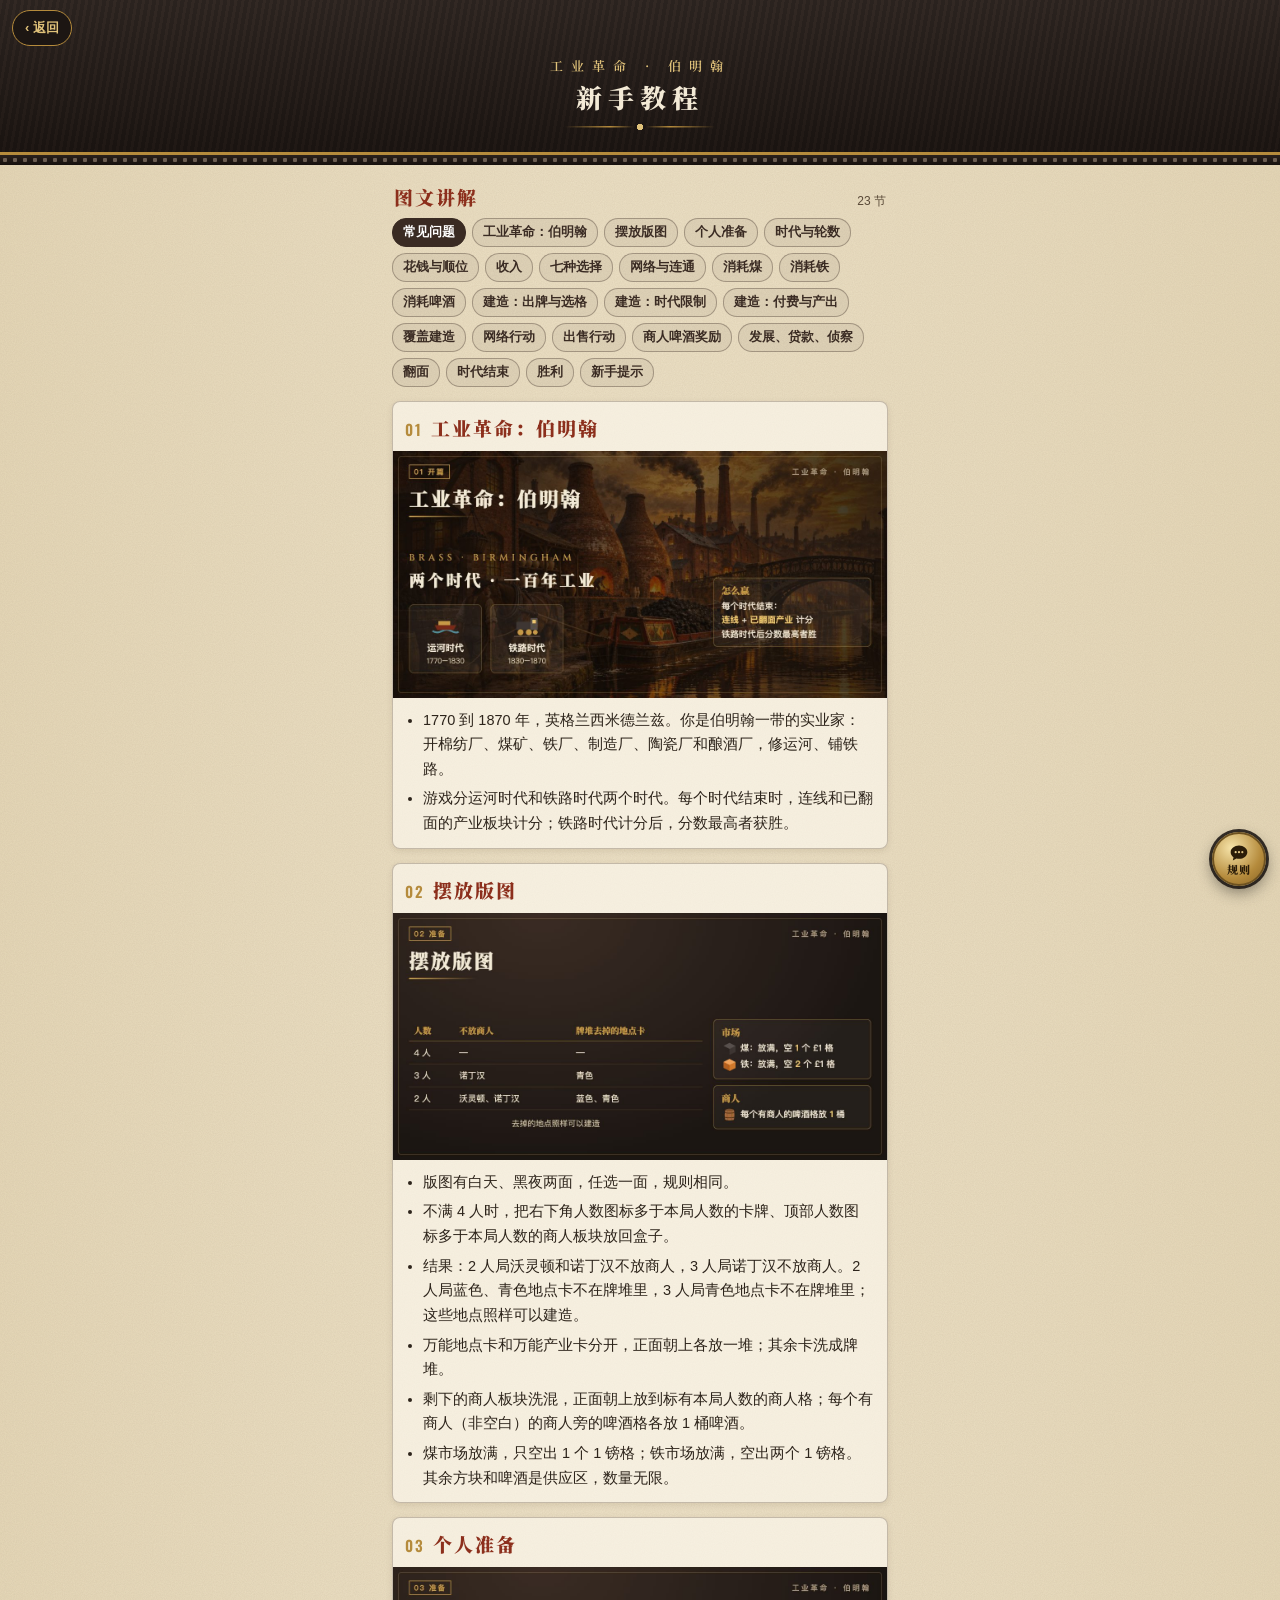
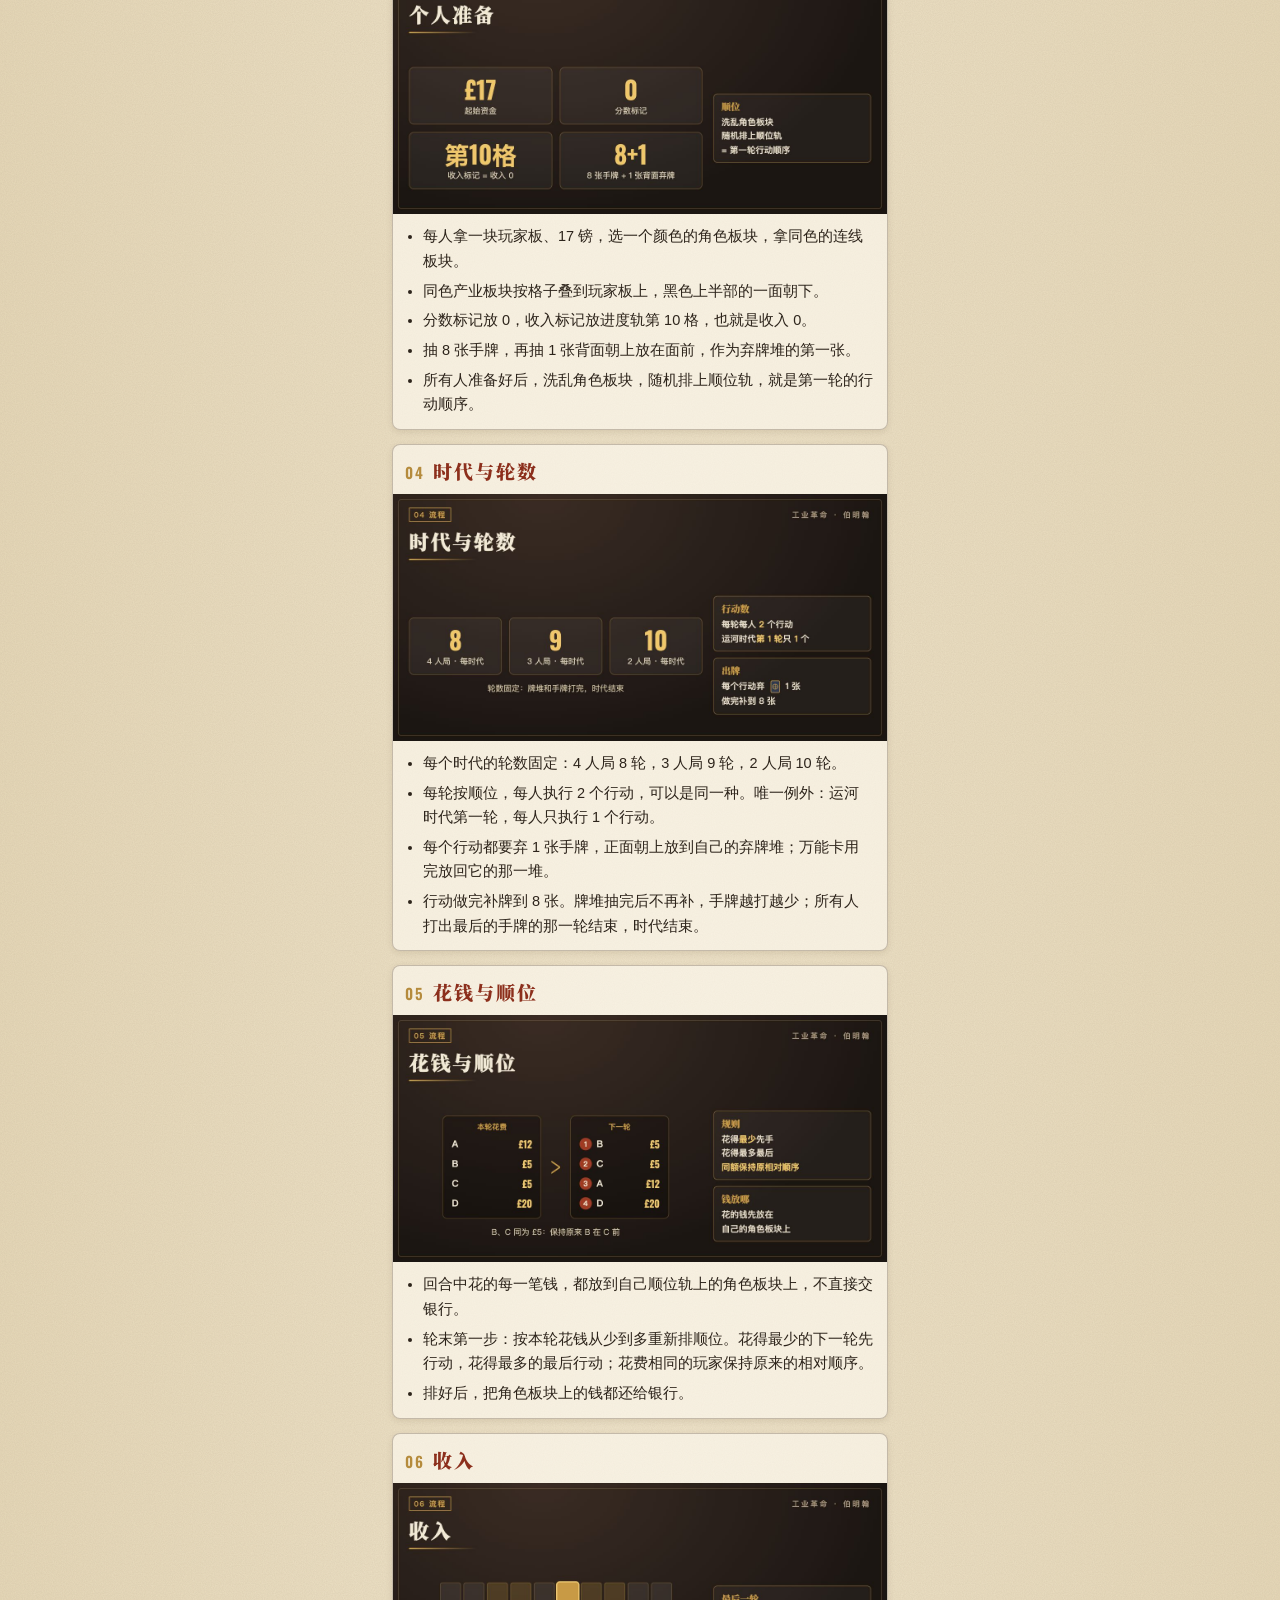
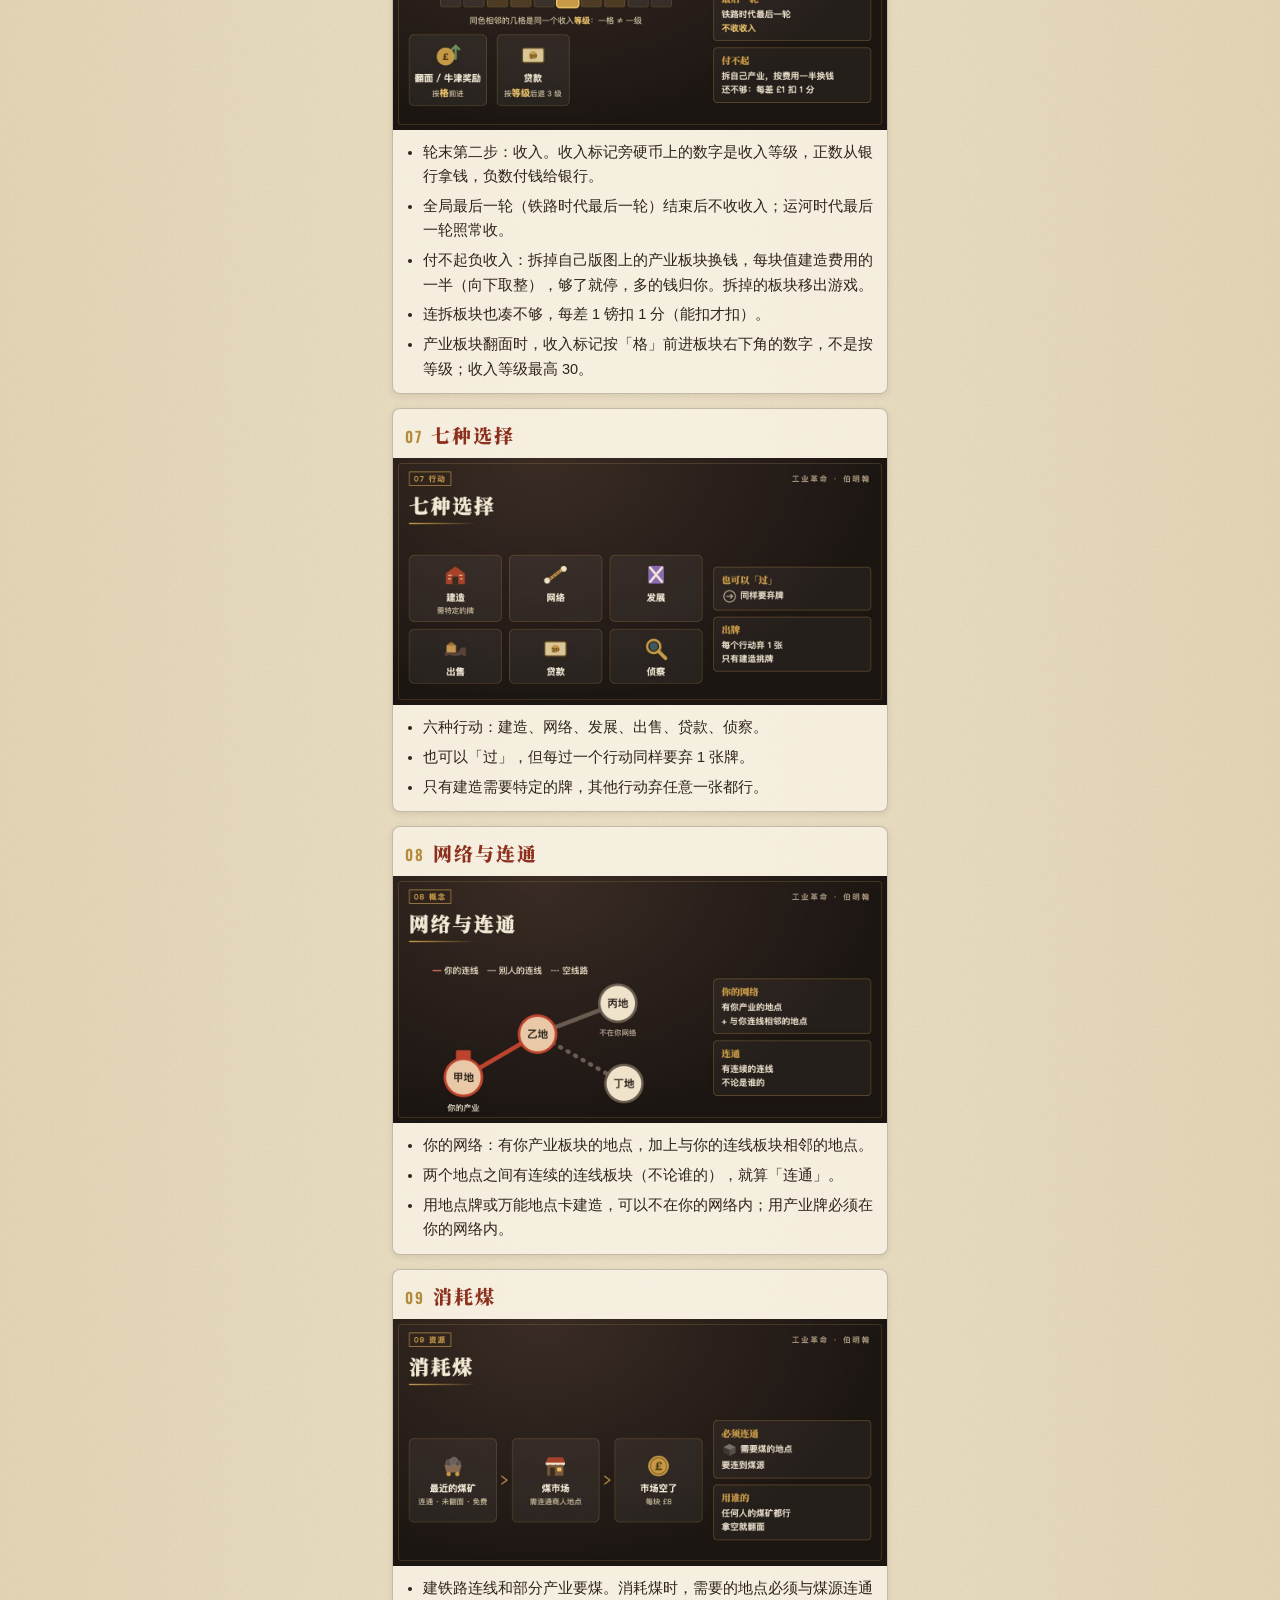
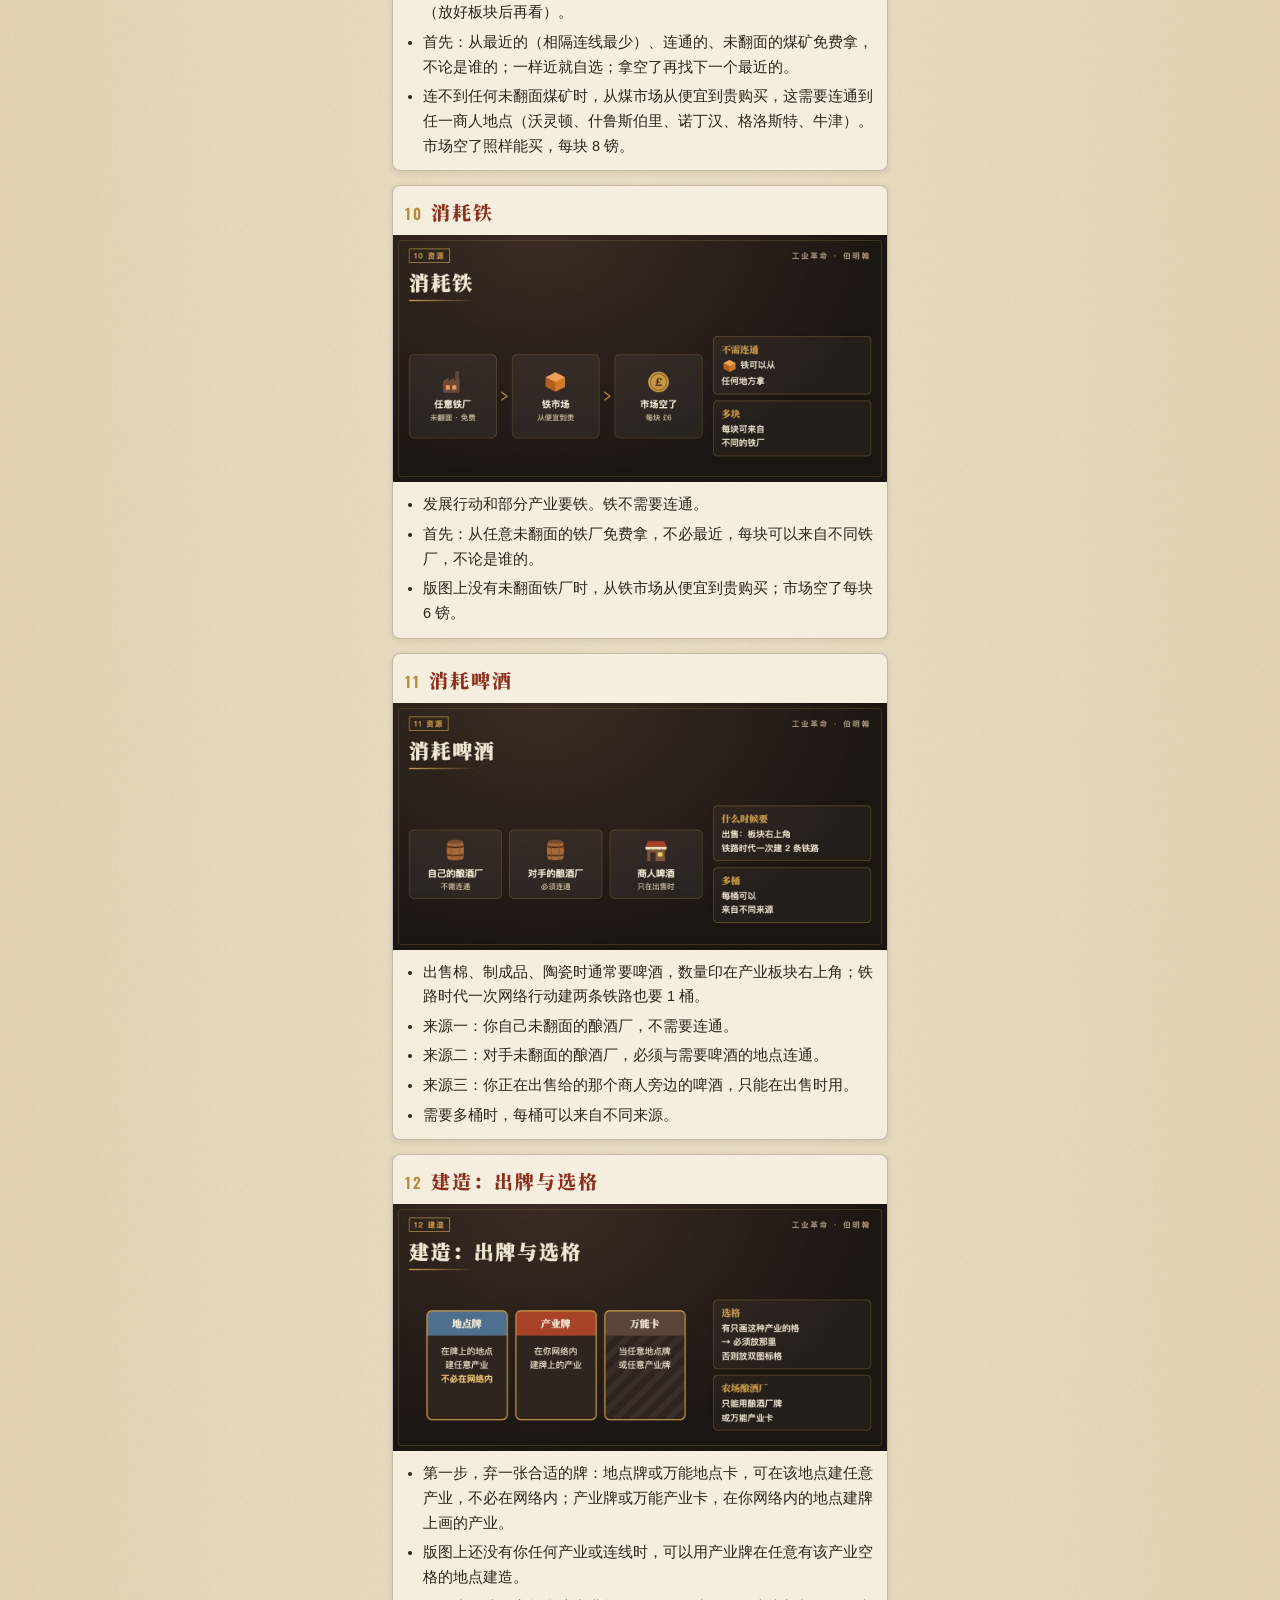
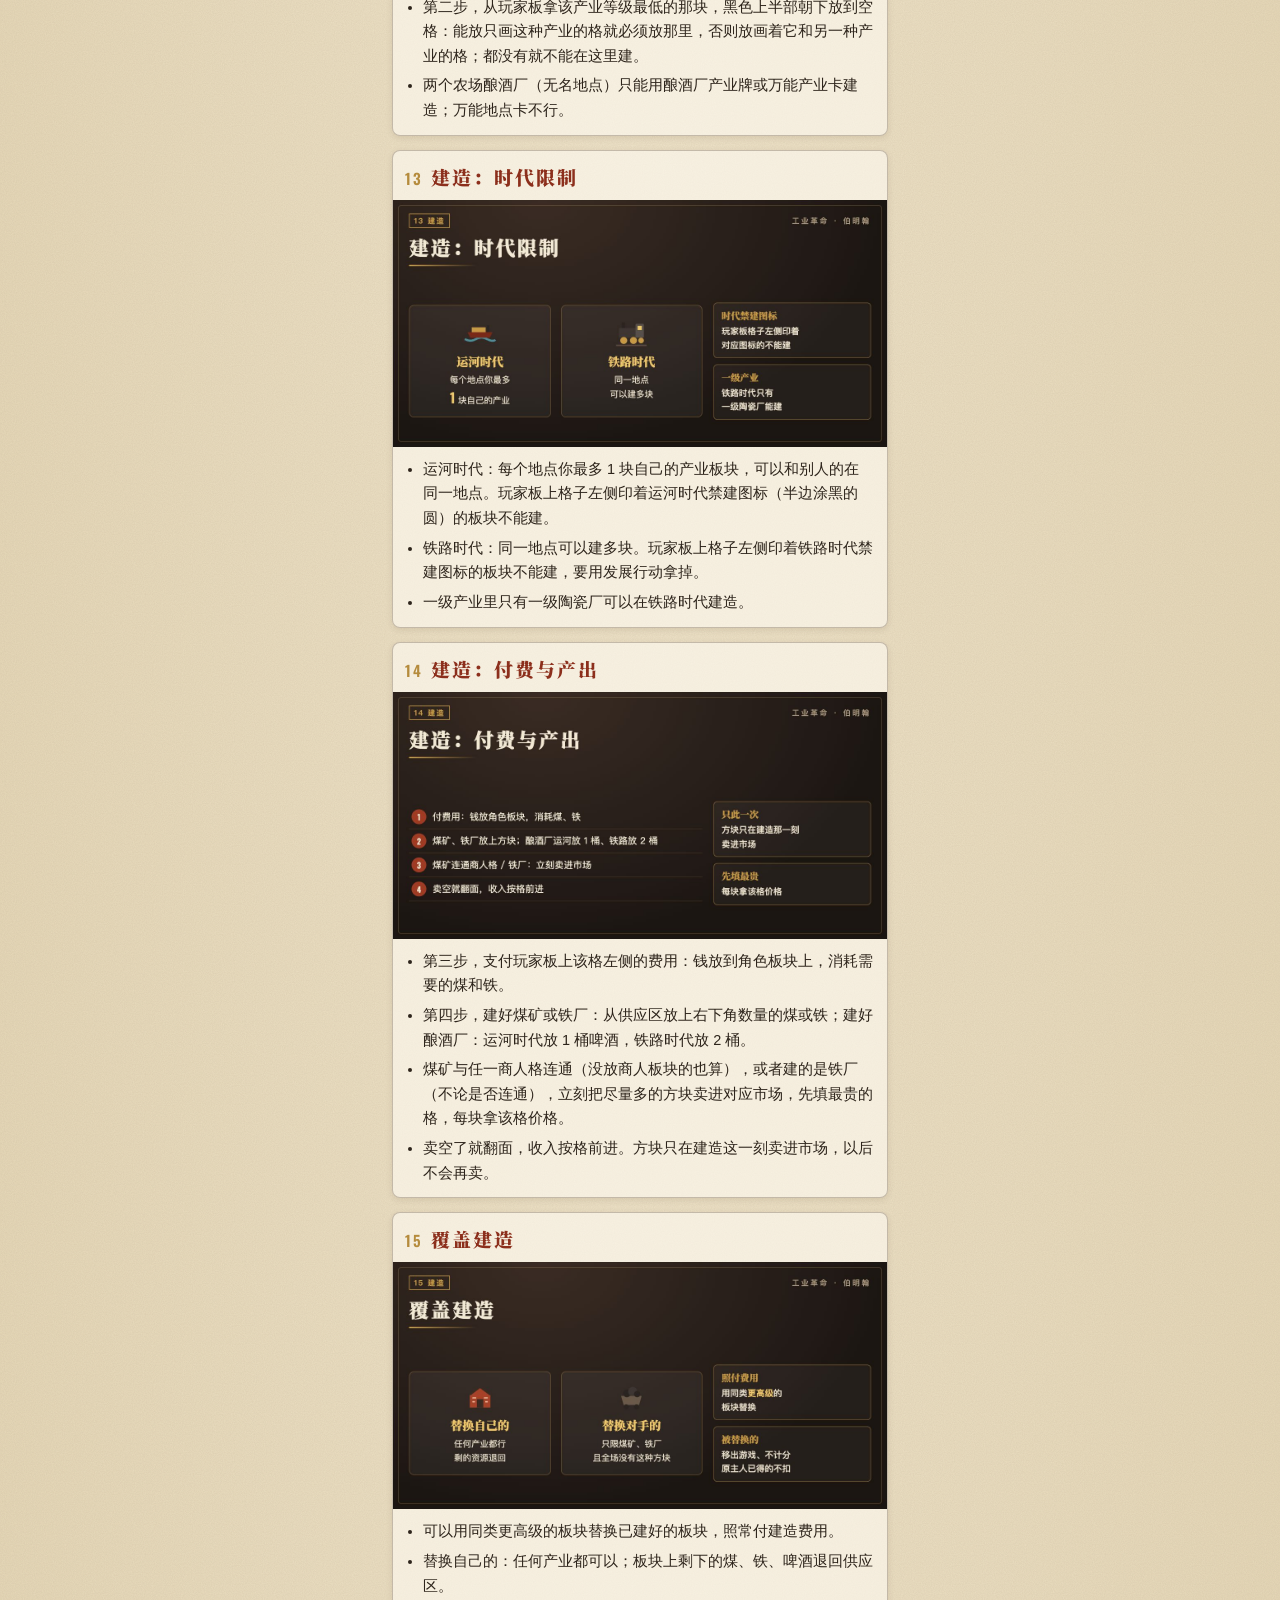
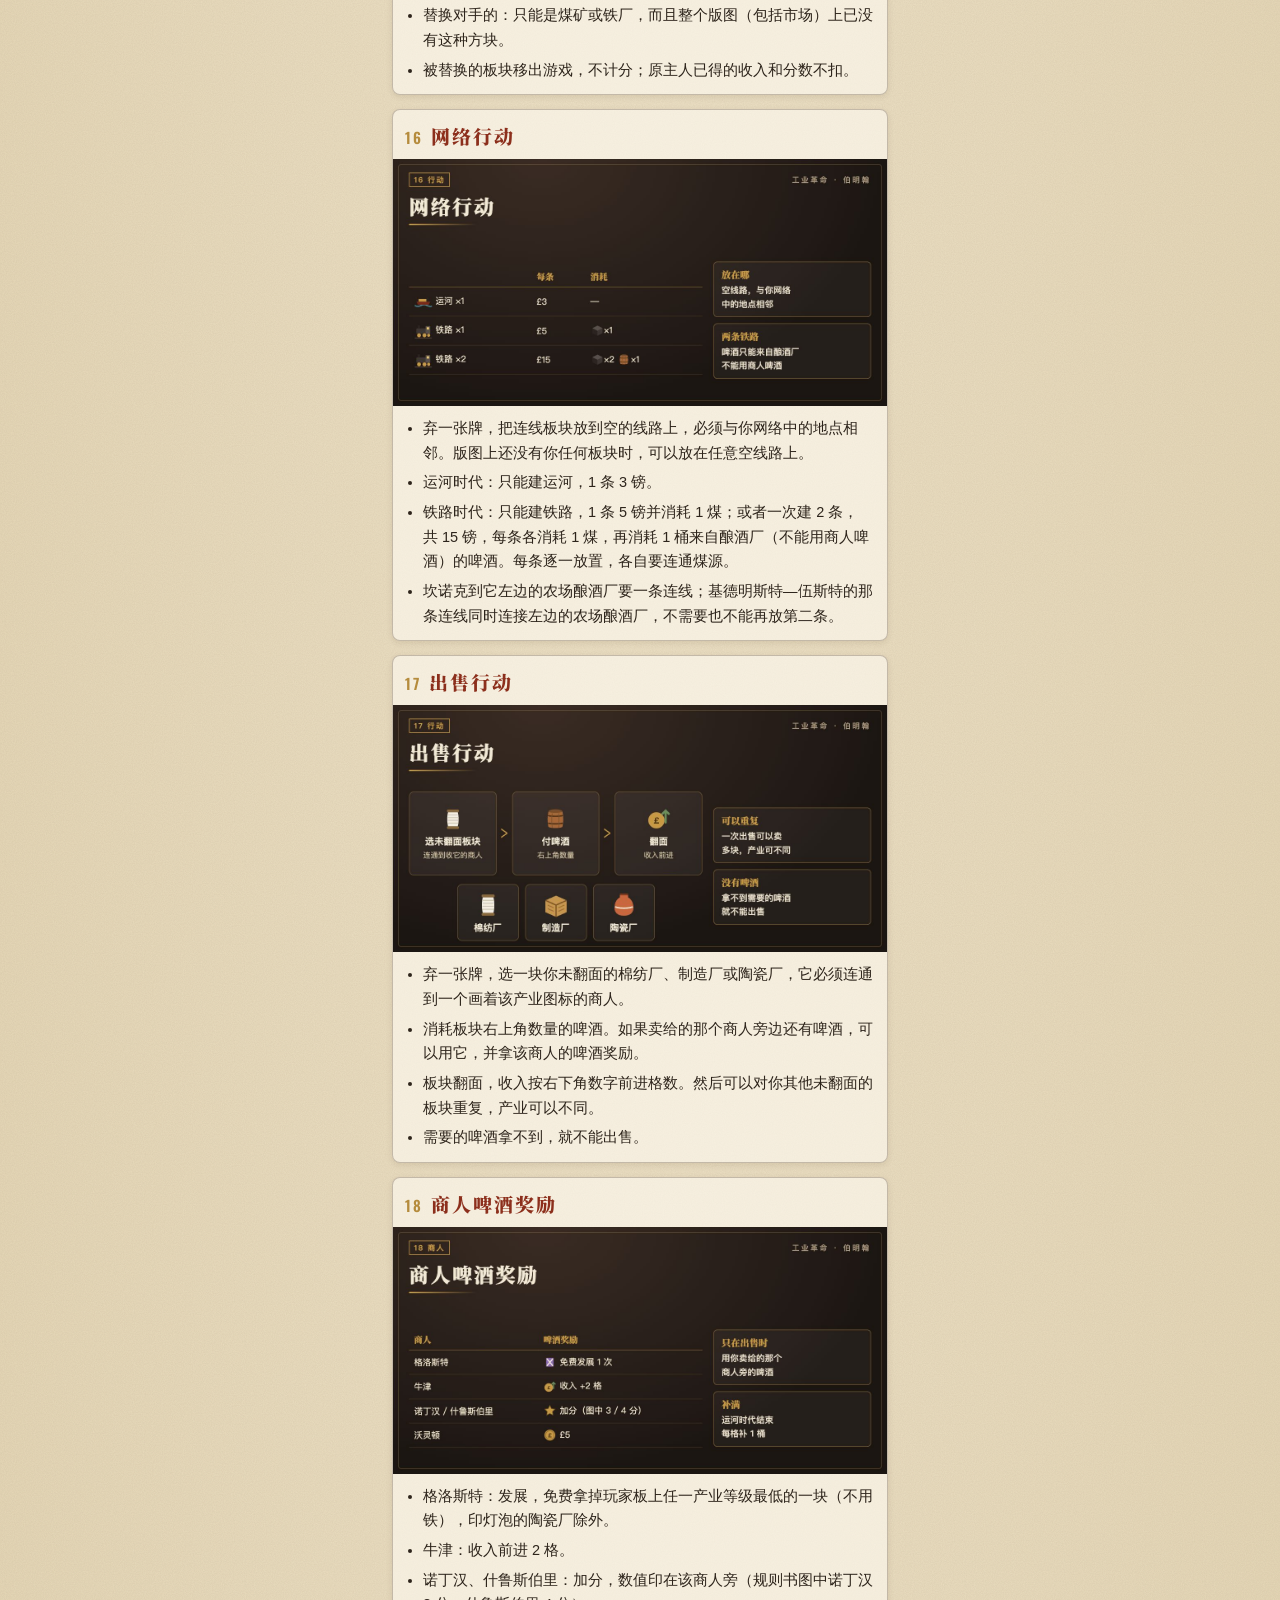
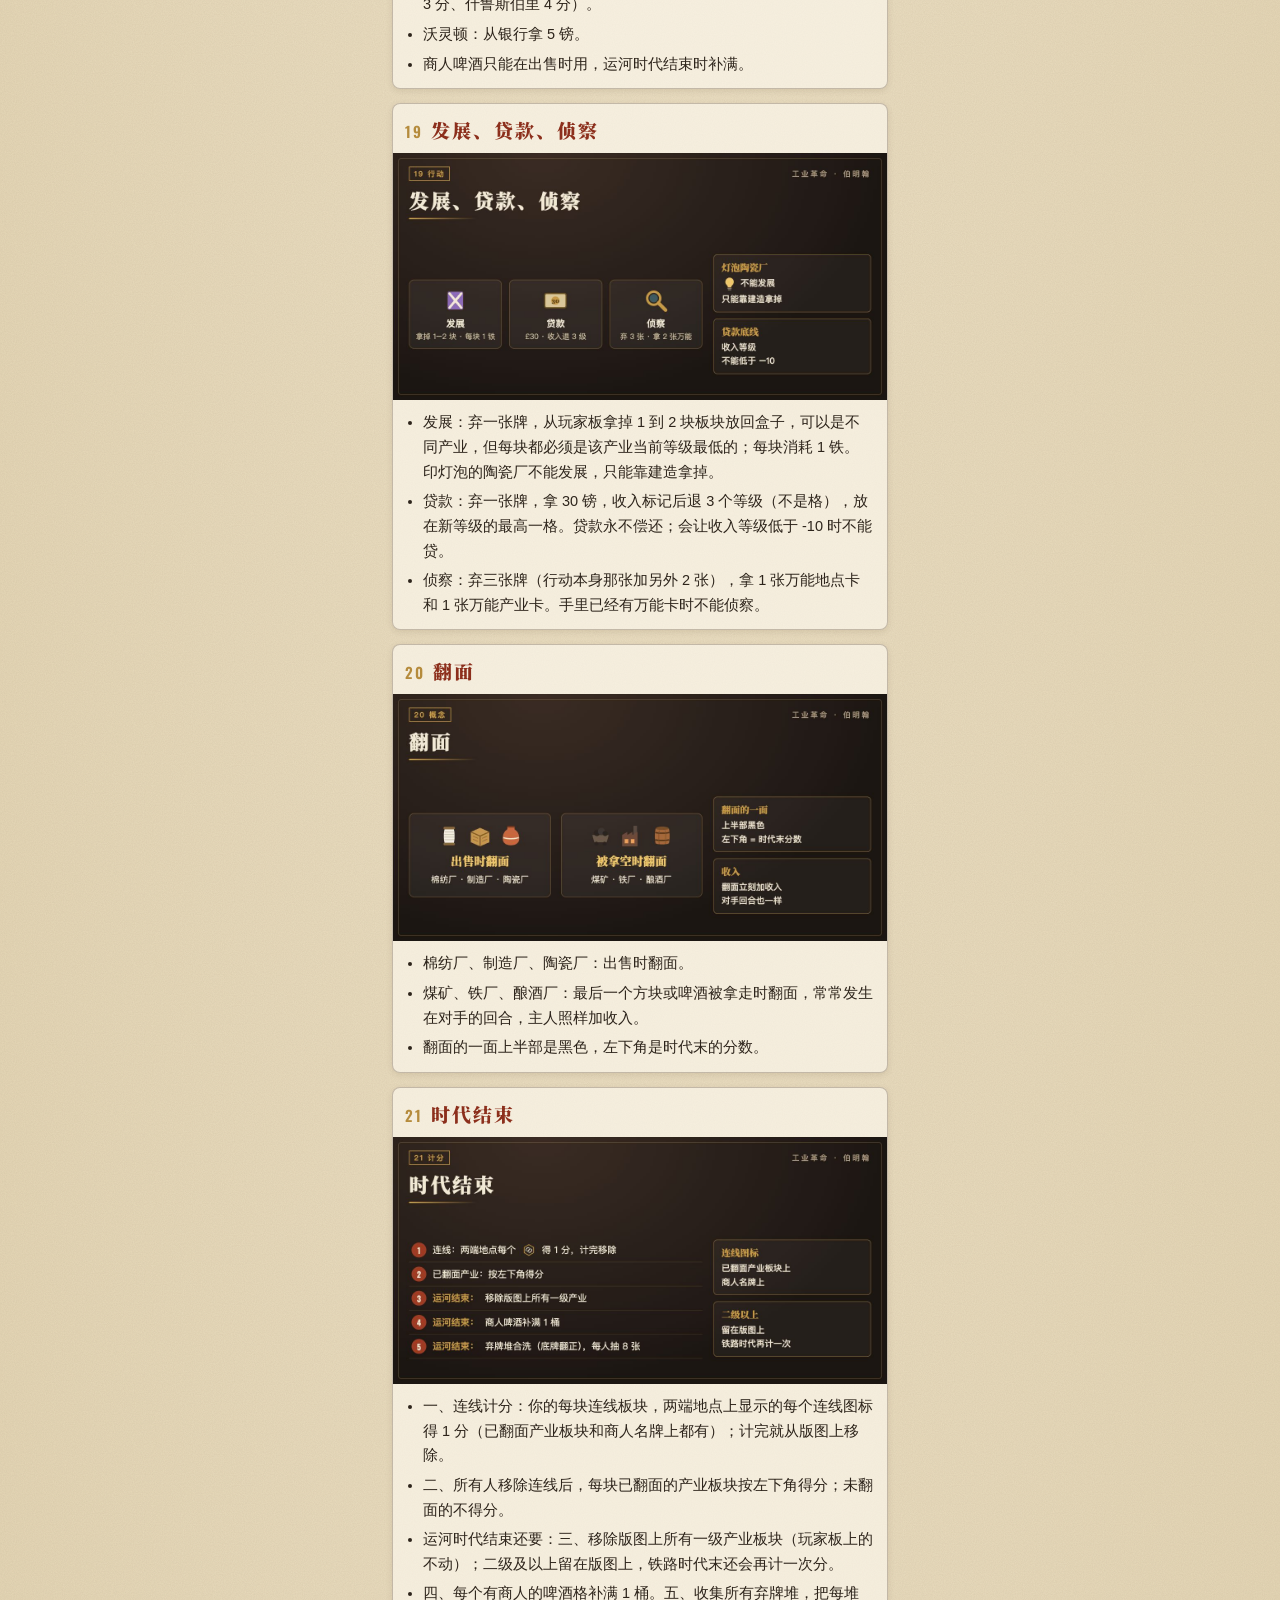
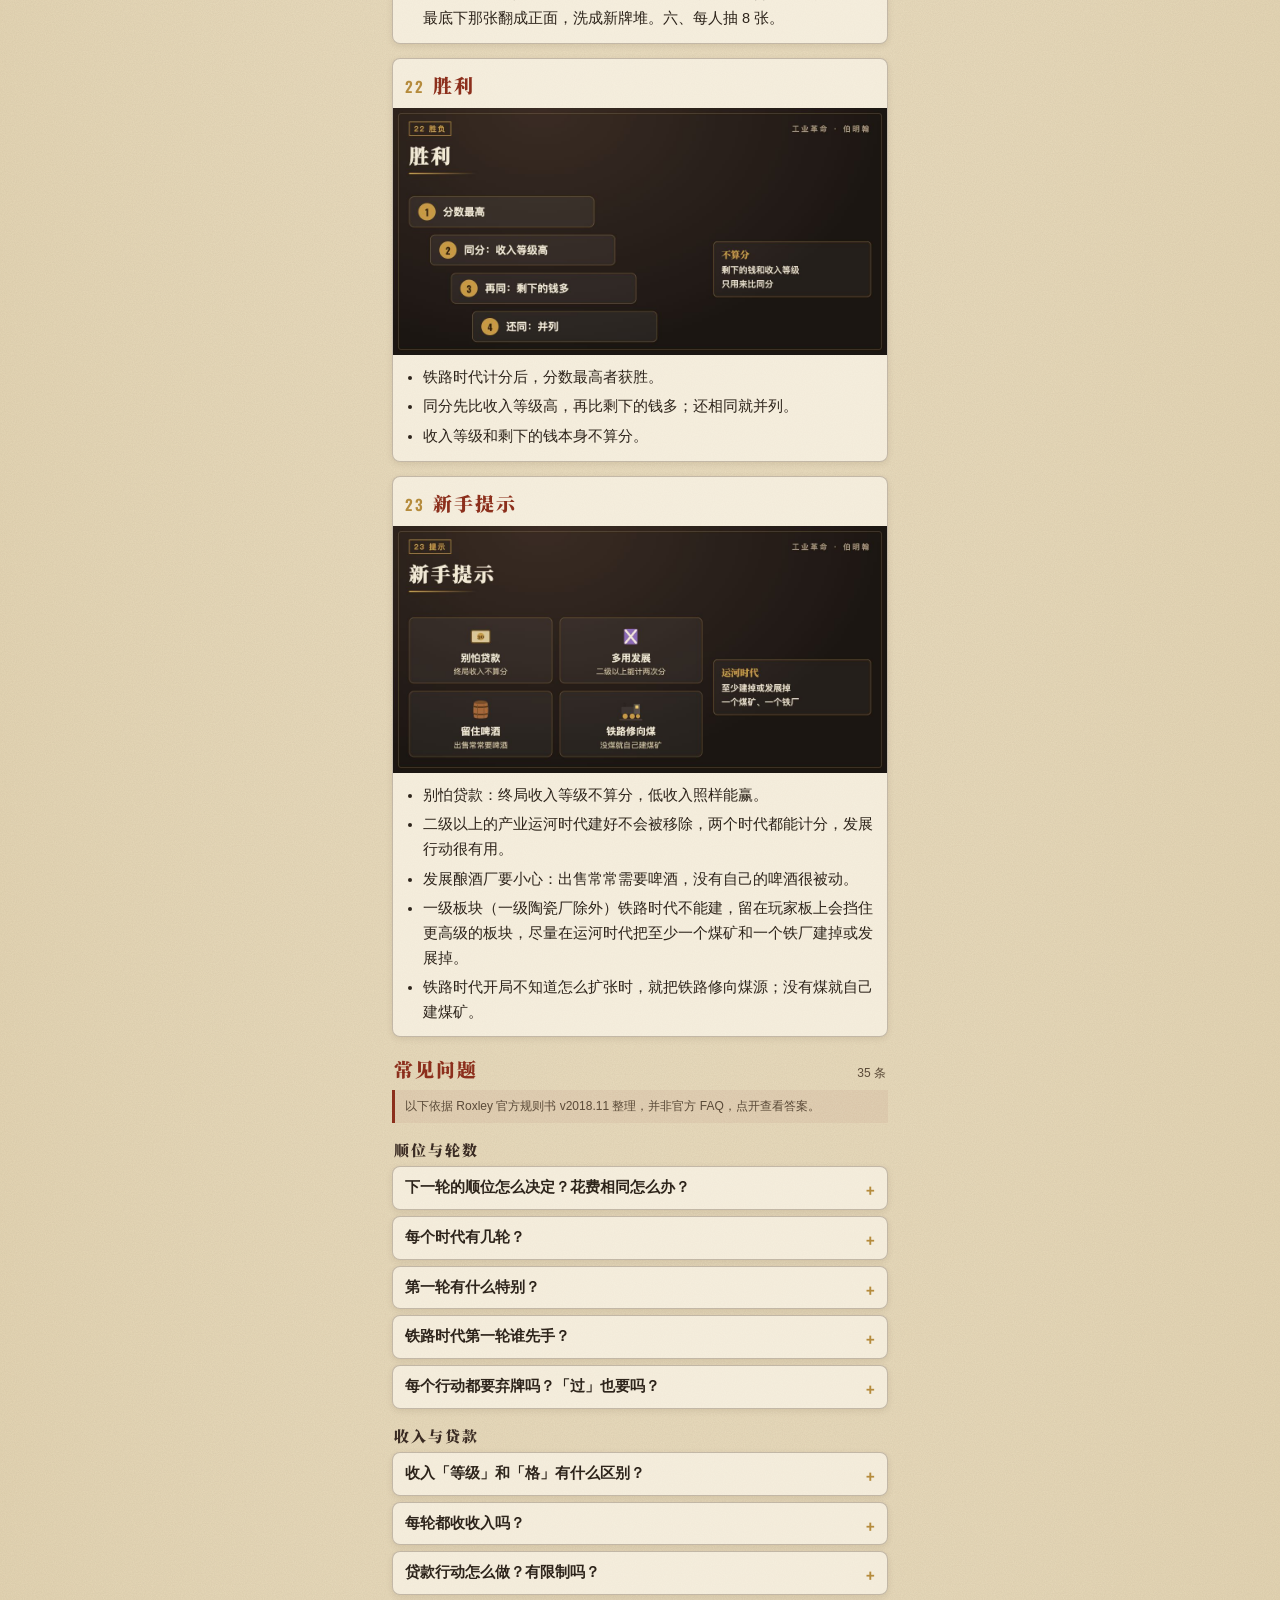
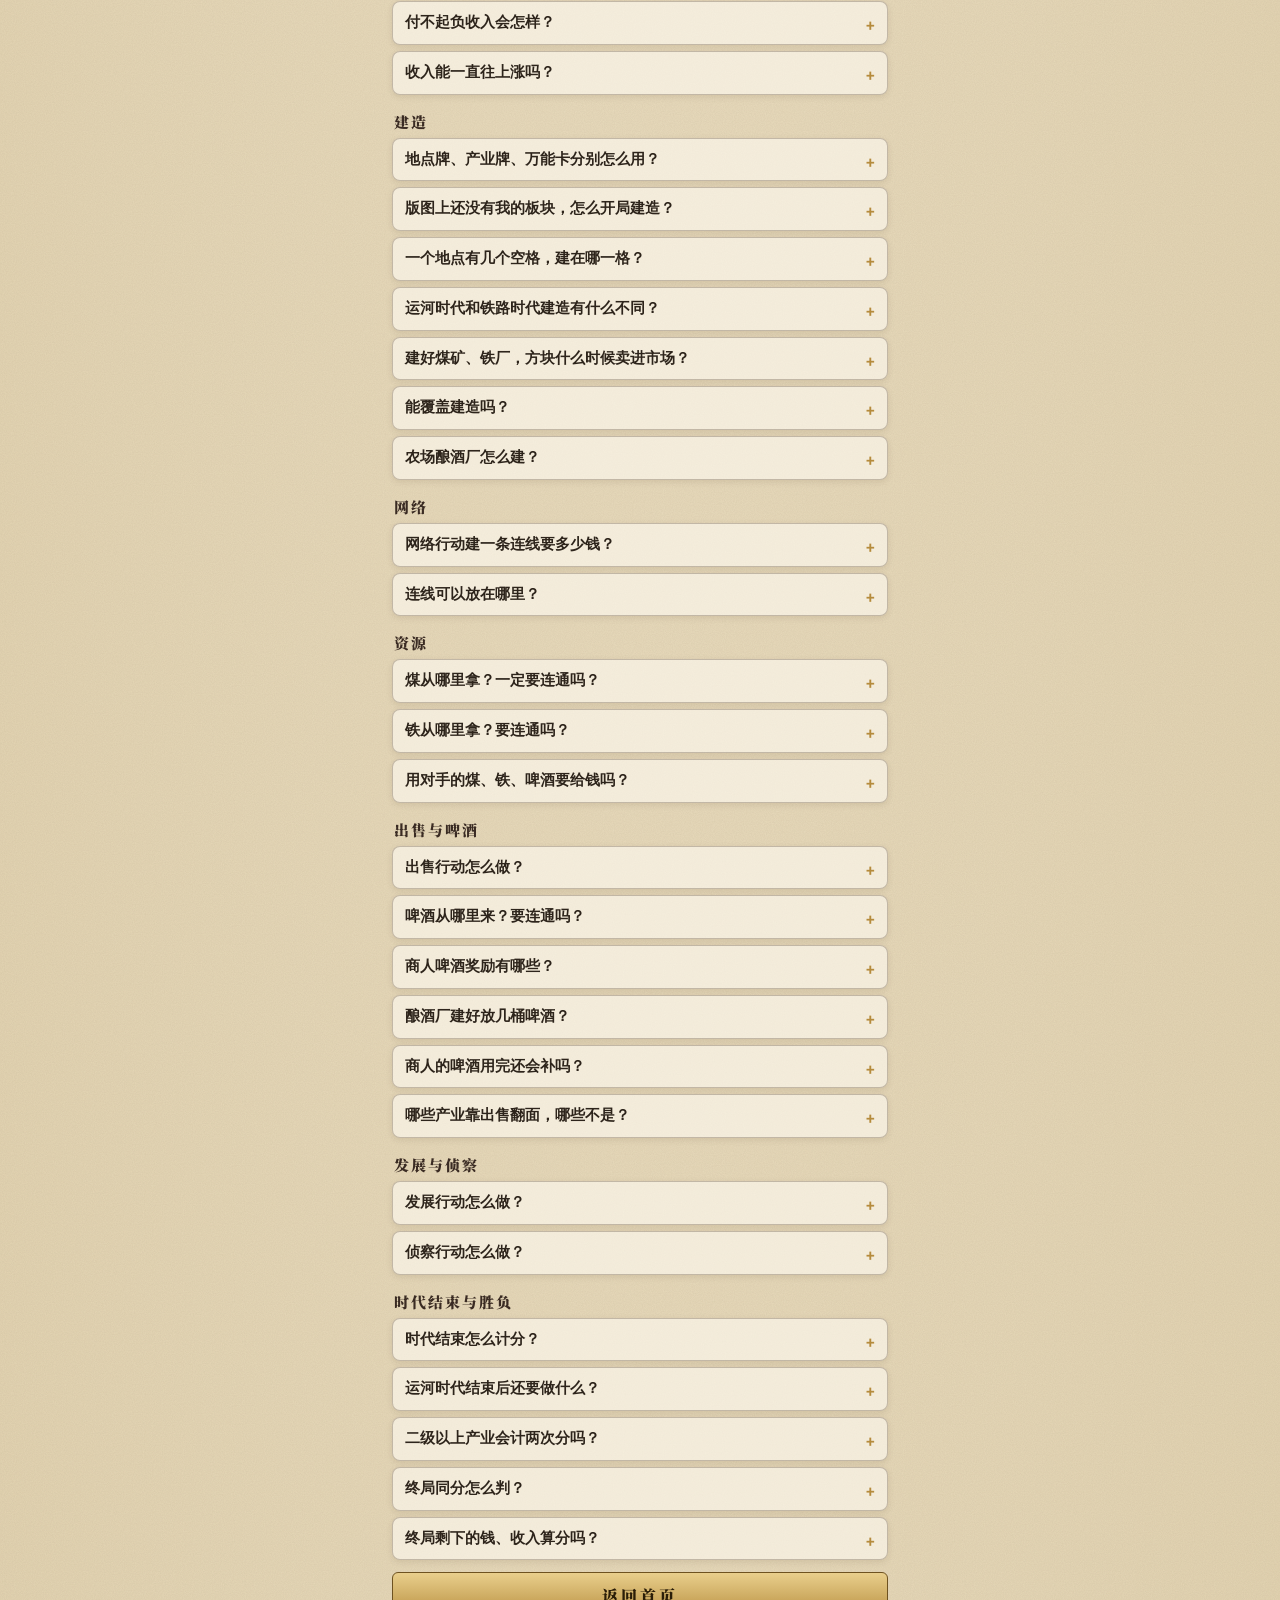
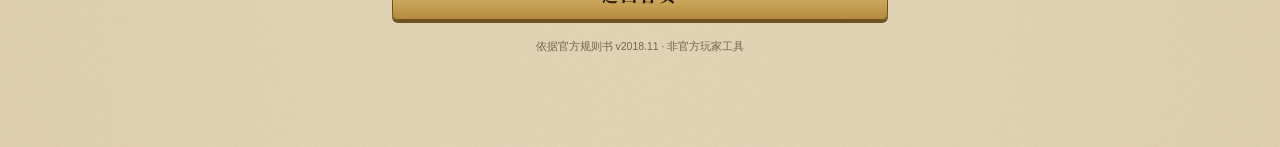
==== commit 352d4cb7: "左上角加返回：首页「‹ 全部游戏」回总入口，房间内「‹ 首页」回本站首页（不清空房间），教程等页面「‹ 返回」 Co-Authored-By: Claude Opus 5.5 <noreply@ant" ====
--- a/public/guide.html
+++ b/public/guide.html
@@ -16,7 +16,7 @@
 </head>
 <body>
 <div style="position:absolute;width:0;height:0;overflow:hidden"><img src="img/icon-512.jpg" alt=""></div>
-<div class="hero"><div class="en">工业革命 · 伯明翰</div><h1>新手教程</h1><div class="orn"></div></div><div class="band"></div>
+<div class="hero hero-nav"><a class="nav-back" href="/" data-html2canvas-ignore>‹ 返回</a><div class="en">工业革命 · 伯明翰</div><h1>新手教程</h1><div class="orn"></div></div><div class="band"></div>
 <div class="wrap guide">
 <h2 class="h">图文讲解<small>23 节</small></h2>
 <nav class="toc"><a class="fqa" href="#faq">常见问题</a><a href="#s1">工业革命：伯明翰</a><a href="#s2">摆放版图</a><a href="#s3">个人准备</a><a href="#s4">时代与轮数</a><a href="#s5">花钱与顺位</a><a href="#s6">收入</a><a href="#s7">七种选择</a><a href="#s8">网络与连通</a><a href="#s9">消耗煤</a><a href="#s10">消耗铁</a><a href="#s11">消耗啤酒</a><a href="#s12">建造：出牌与选格</a><a href="#s13">建造：时代限制</a><a href="#s14">建造：付费与产出</a><a href="#s15">覆盖建造</a><a href="#s16">网络行动</a><a href="#s17">出售行动</a><a href="#s18">商人啤酒奖励</a><a href="#s19">发展、贷款、侦察</a><a href="#s20">翻面</a><a href="#s21">时代结束</a><a href="#s22">胜利</a><a href="#s23">新手提示</a></nav>
--- a/public/style.css
+++ b/public/style.css
@@ -17,6 +17,12 @@
 button{font-family:inherit;cursor:pointer}
 .hidden{display:none!important}
 .band{height:10px;background:radial-gradient(circle at 5px 5px,#6b5d52 0 2px,transparent 2.5px) 0 0/10px 10px,linear-gradient(#2a211c,#17110e)}
+
+/* back navigation */
+.nav-back{display:inline-flex;align-items:center;justify-content:center;flex:none;min-height:36px;padding:0 12px;border:1px solid var(--brass);border-radius:20px;background:var(--steel);color:var(--brass2);font:600 13px var(--sans);text-decoration:none;white-space:nowrap}
+.hero.hero-nav{position:relative;padding-top:calc(env(safe-area-inset-top) + 56px)}
+.hero-nav .nav-back,.hero-art .nav-back{position:absolute;z-index:2;top:calc(env(safe-area-inset-top) + 10px);left:calc(env(safe-area-inset-left) + 12px)}
+.bar .nav-back{margin-left:env(safe-area-inset-left)}
 
 /* big header (landing / setup) */
 .hero{padding:calc(env(safe-area-inset-top) + 22px) 16px 20px;text-align:center;color:#f3ead6;
@@ -217,12 +223,11 @@
 .gs ul{margin:10px 14px 0 30px;font:500 14.5px/1.7 var(--sans)}
 .gs li+li{margin-top:5px}
 /* landing */
-.hero-art{position:relative;height:calc(env(safe-area-inset-top) + 232px);overflow:hidden;background:var(--steel);border-bottom:3px solid var(--brass)}
-.hero-art img{position:absolute;inset:0;width:100%;height:100%;object-fit:cover;object-position:50% 40%}
-.hero-art:after{content:"";position:absolute;inset:0;background:linear-gradient(180deg,rgba(18,14,10,.25) 0,rgba(18,14,10,0) 30%,rgba(18,14,10,.15) 50%,rgba(18,14,10,.78) 100%)}
+.hero-art{position:relative;height:calc(env(safe-area-inset-top) + min(80vw, 420px));overflow:hidden;background:var(--steel);border-bottom:3px solid var(--brass)}
+.hero-art img{position:absolute;top:0;left:50%;width:min(100%,525px);height:100%;transform:translateX(-50%);object-fit:cover;object-position:50% 35%}
+.hero-art:before{content:"";position:absolute;inset:-30px;background:url(img/cover.jpg) center/cover;filter:blur(20px) brightness(.6)}
+.hero-art:after{content:"";position:absolute;inset:0;background:linear-gradient(180deg,rgba(18,14,10,0) 0,rgba(18,14,10,0) 62%,rgba(18,14,10,.82) 100%)}
 .hero-art .ht{position:absolute;z-index:1;left:0;right:0;bottom:16px;text-align:center;color:#fbf6ec;text-shadow:0 2px 12px rgba(0,0,0,.6)}
-.hero-art .wm{font:500 46px/1 "Cinzel",serif;letter-spacing:14px;text-indent:14px}
-.hero-art .hr{width:210px;height:1px;margin:9px auto 8px;background:rgba(251,246,236,.75)}
 .hero-art .hz{font:600 18px var(--serif);letter-spacing:6px;text-indent:6px}
 .hero-art .hs{margin-top:5px;font:600 12px var(--sans);letter-spacing:5px;text-indent:5px;color:var(--brass2)}
 .start{margin-top:14px;padding:12px}
@@ -340,3 +345,21 @@
 .cdots b{width:6px;height:6px;border-radius:50%;background:var(--brass);animation:cdot 1s infinite}
 .cdots b:nth-child(2){animation-delay:.15s}.cdots b:nth-child(3){animation-delay:.3s}
 @keyframes cdot{0%,80%,100%{opacity:.25}40%{opacity:1}}
+
+/* rating card on the results tab (reviewCard in app.js) */
+.rv{padding:12px 12px 10px}
+.rv-l{font-size:12px;color:var(--ink2);margin-bottom:6px}
+.rv-who{display:flex;flex-wrap:wrap;gap:6px;margin-bottom:10px}
+.rv-who button{display:flex;align-items:center;gap:5px;height:34px;padding:0 10px 0 3px;border-radius:17px;border:1.5px solid rgba(45,36,27,.2);background:rgba(255,255,255,.5);color:var(--ink);font:600 13px var(--sans)}
+.rv-who button.on{border-color:var(--navy);background:var(--navy);color:#fff}
+.rv-st{display:flex;align-items:center;gap:2px;margin-bottom:10px}
+.rv-st button{width:40px;height:40px;border:0;background:none;font-size:32px;line-height:1;color:rgba(45,36,27,.22);padding:0}
+.rv-st button.on{color:#e0a92e;text-shadow:0 1px 0 rgba(0,0,0,.15)}
+.rv-st span{margin-left:8px;font:600 14px var(--serif);color:var(--ink2)}
+.rv textarea{width:100%;min-height:72px;margin-bottom:10px;padding:10px;border-radius:8px;border:1.5px solid rgba(45,36,27,.2);background:rgba(255,255,255,.6);font:16px/1.6 var(--sans);color:var(--ink);resize:vertical;outline:none}
+.rv textarea:focus{border-color:var(--navy)}
+.rv > .btn{width:100%}
+.rv .err{margin-top:8px}
+.rv-done{text-align:center;font-size:30px;letter-spacing:4px;color:#e0a92e}
+.rv p{text-align:center;margin:4px 0 10px;font:600 15px var(--serif)}
+.rv .note{text-align:left;margin:8px 0 0;font:12px/1.6 var(--sans)}
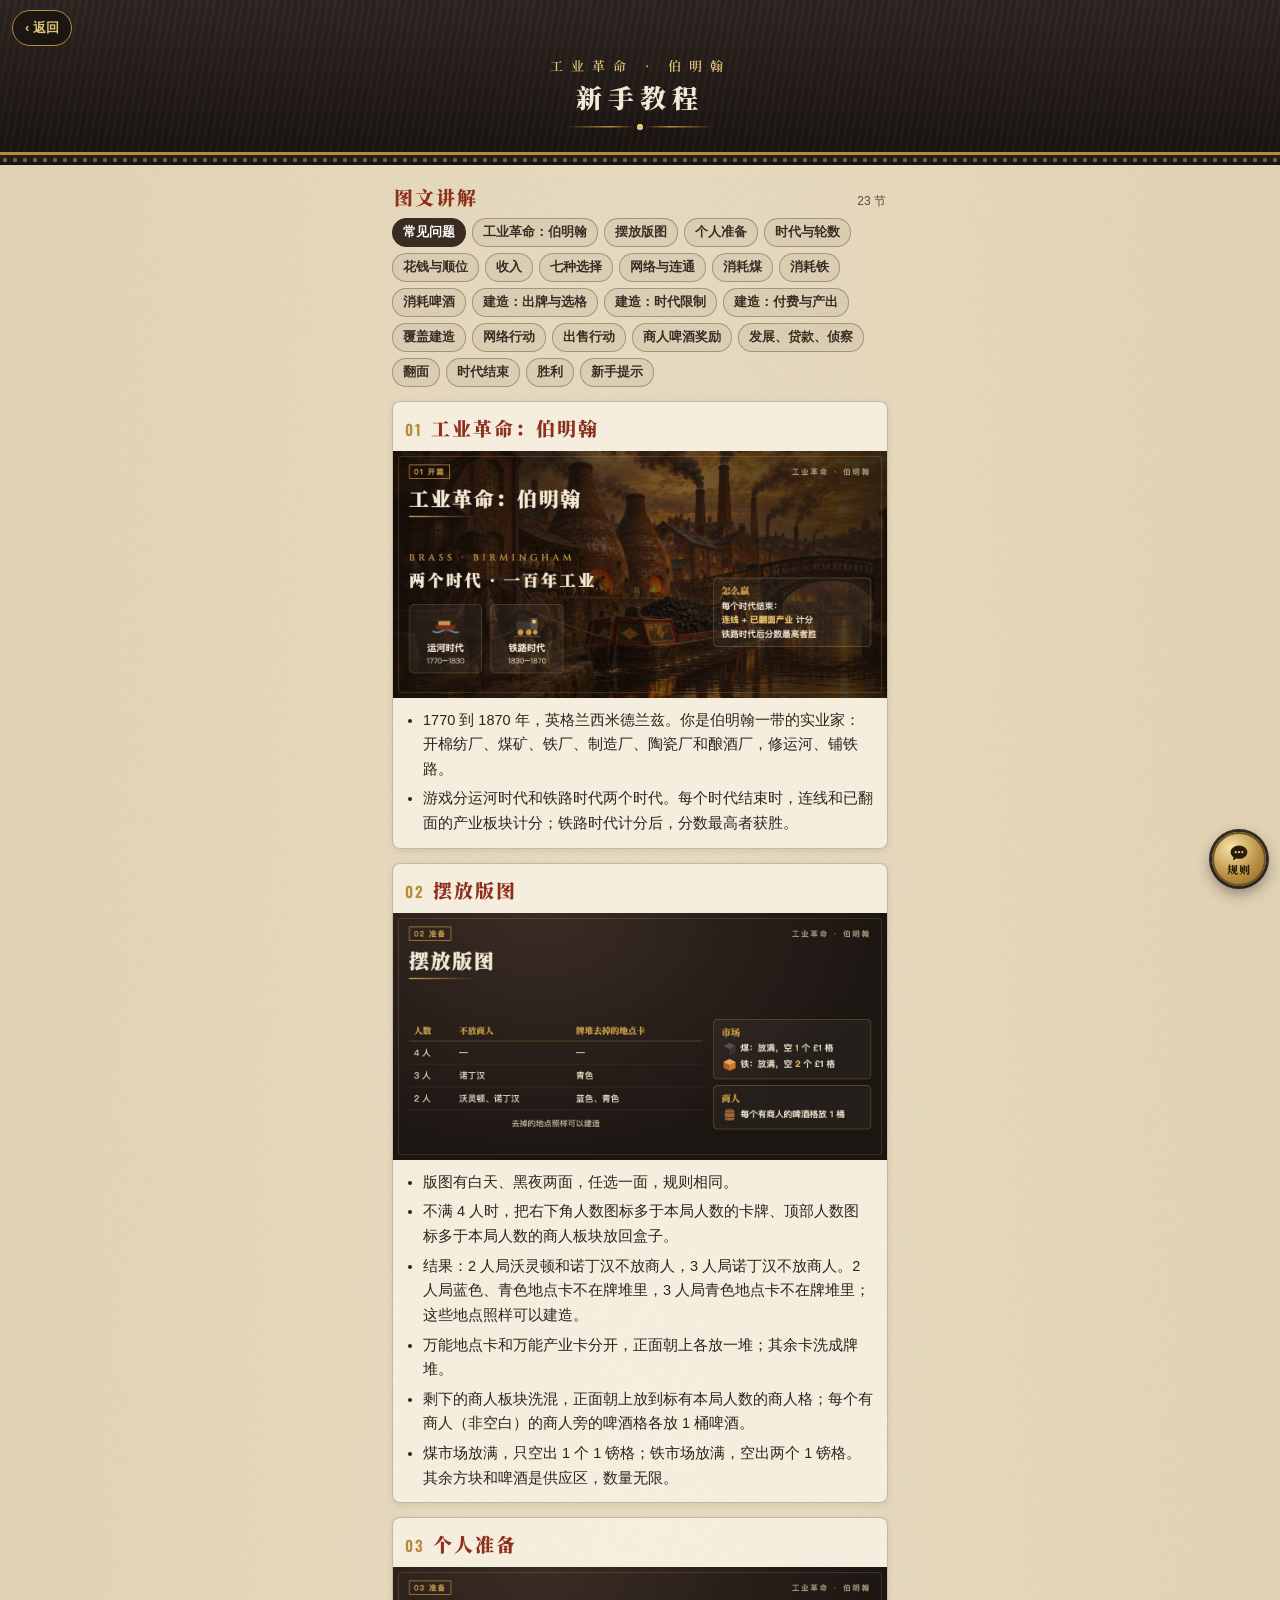
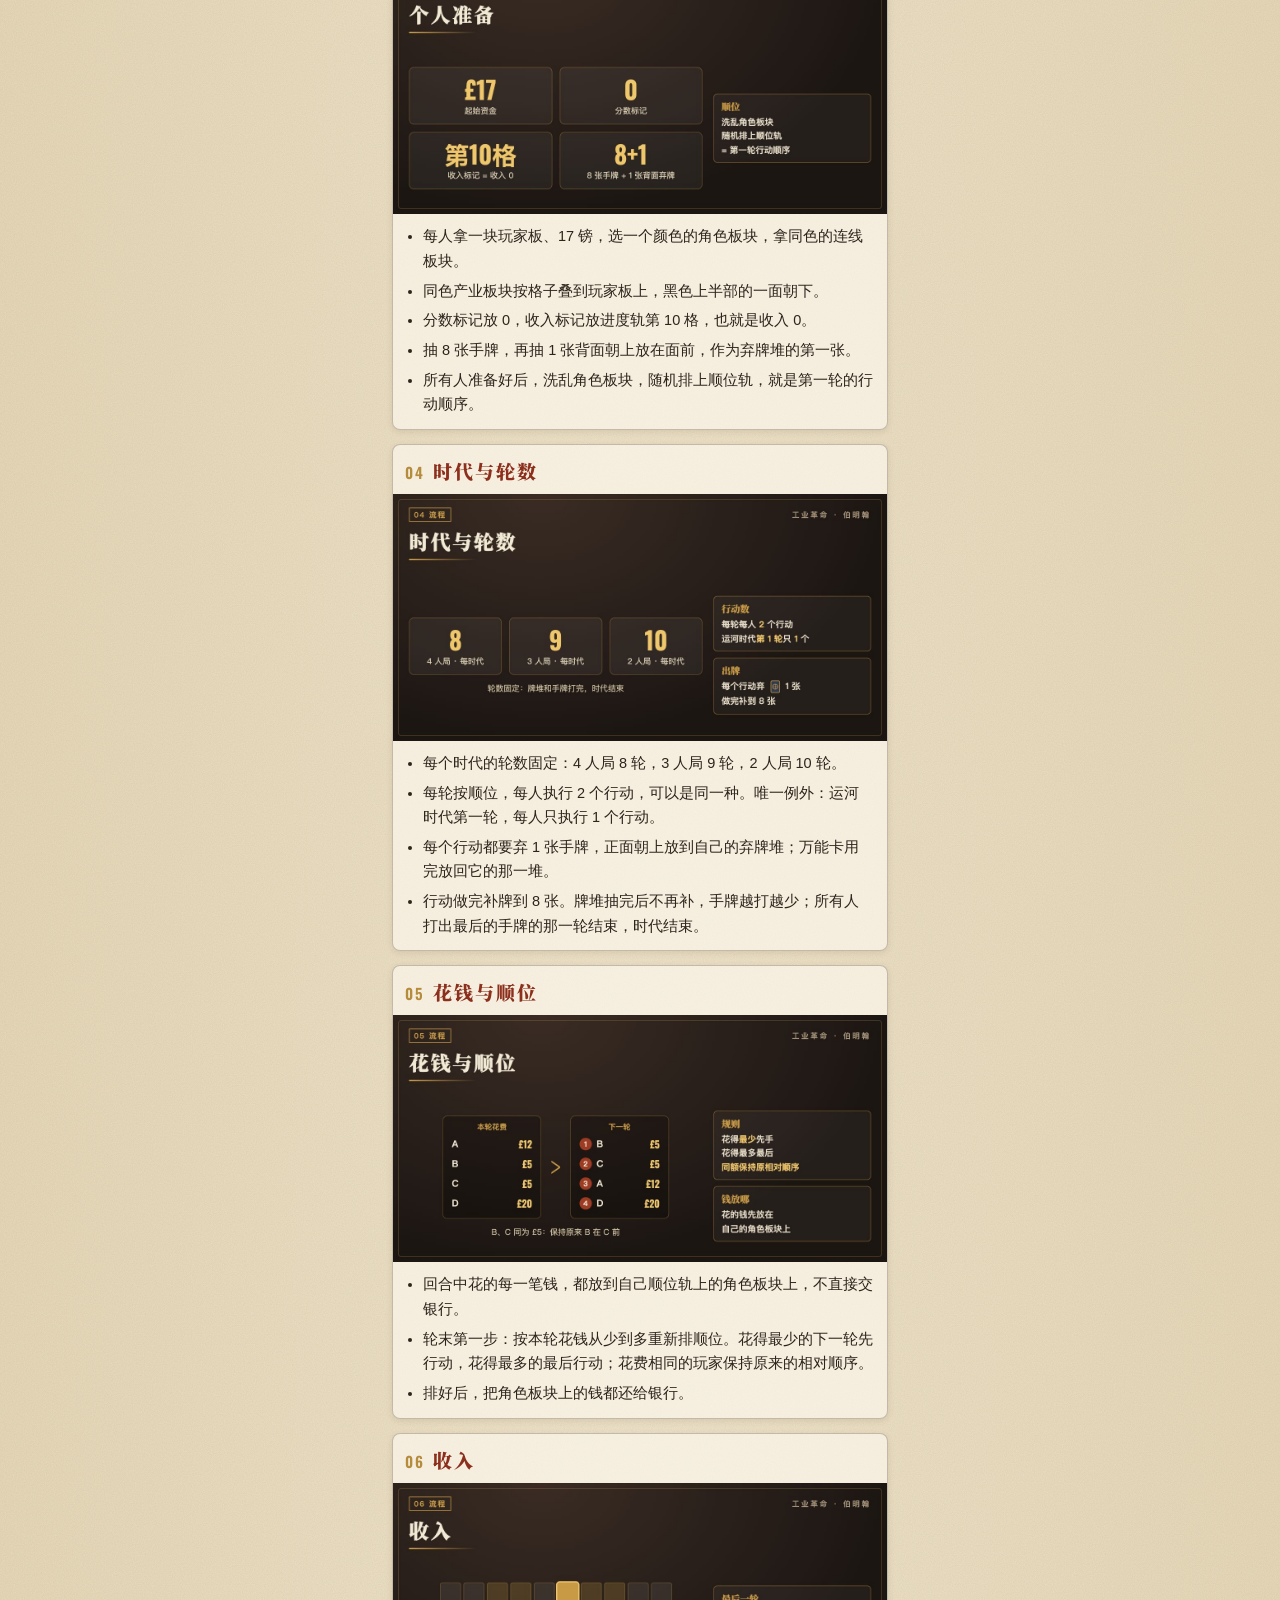
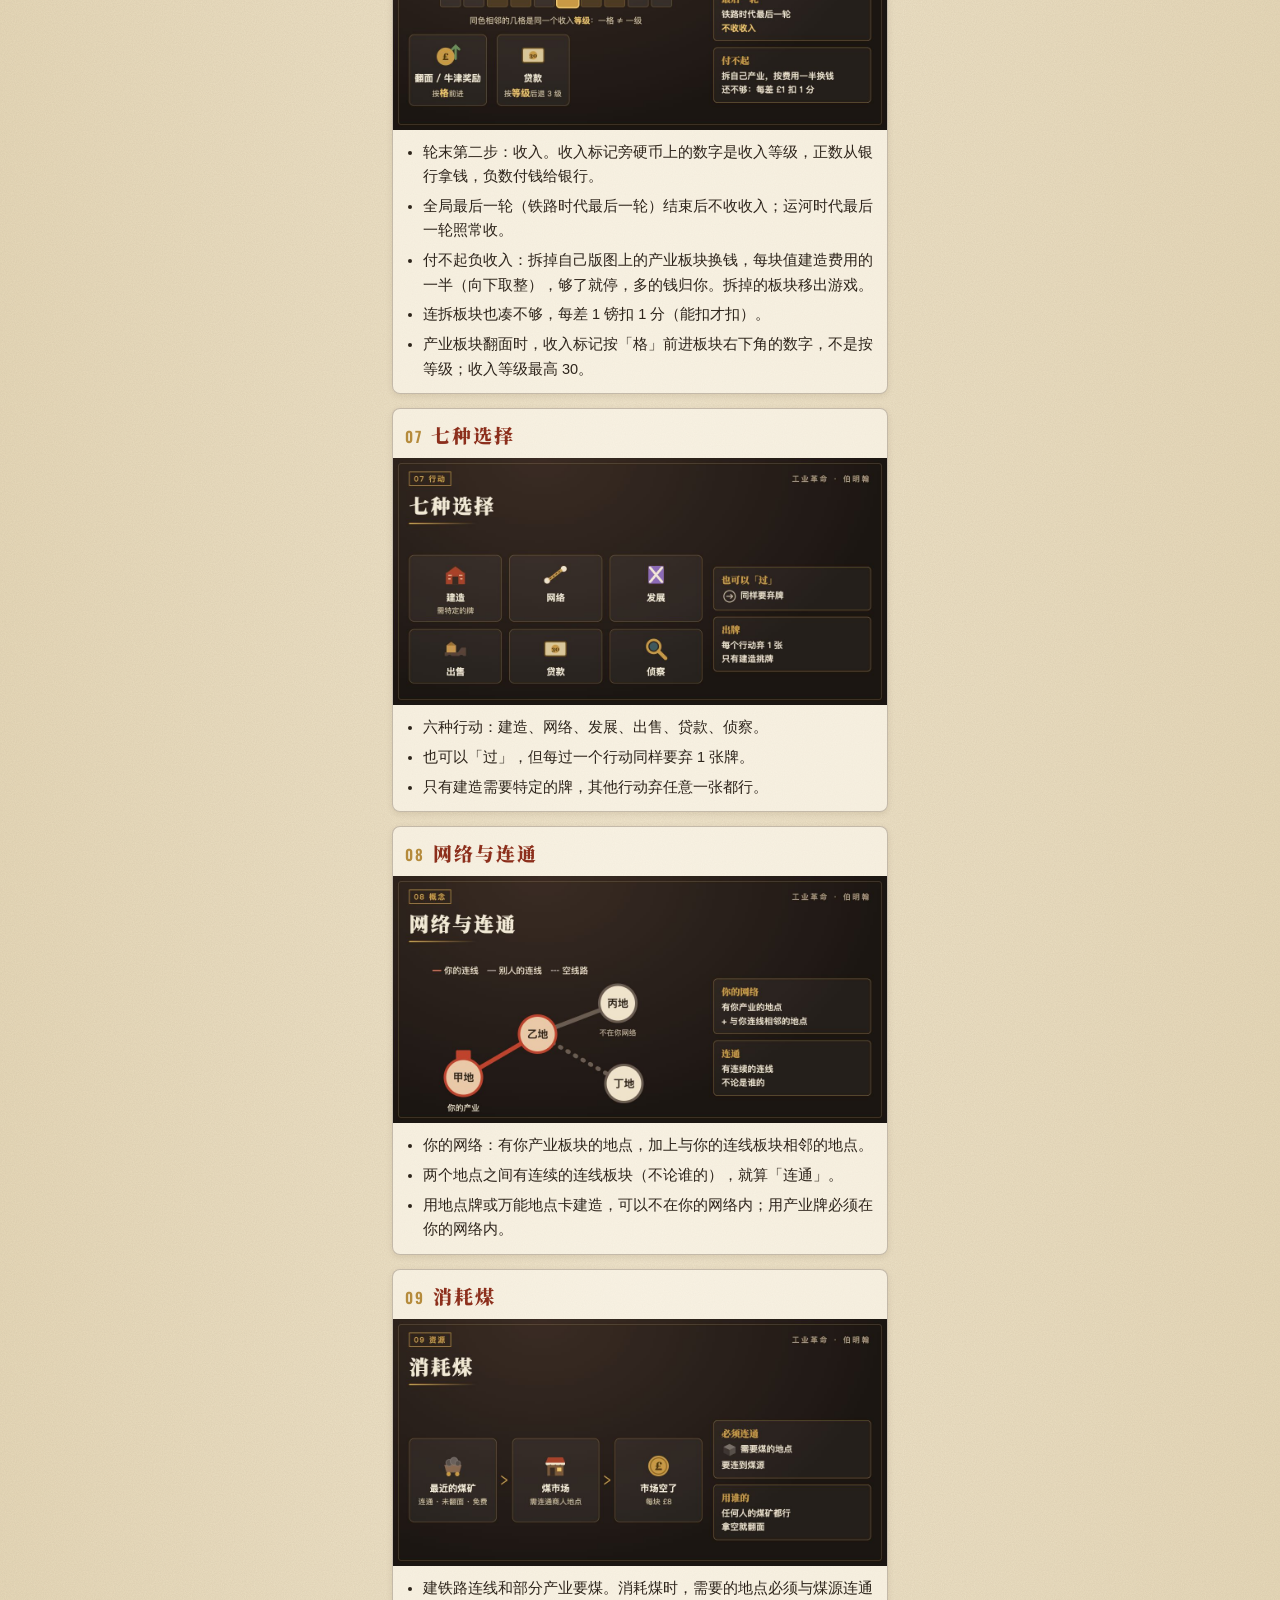
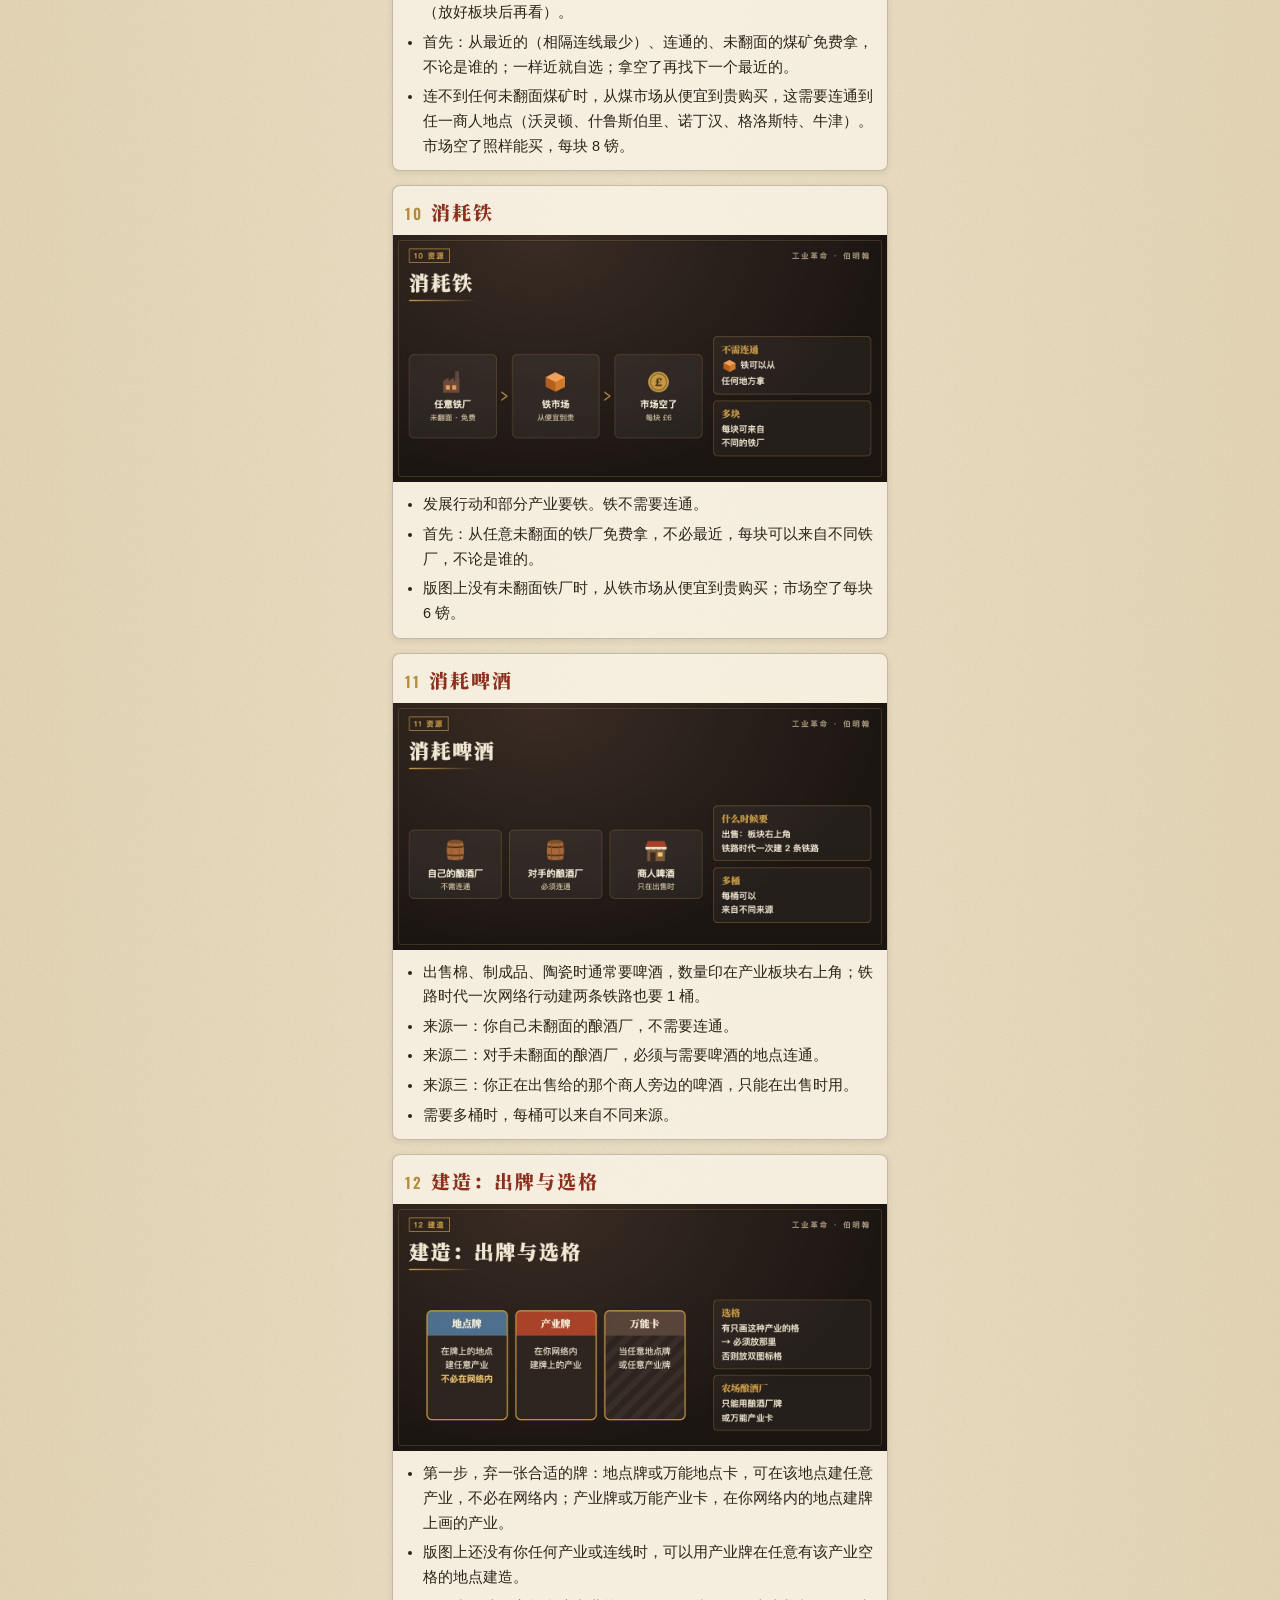
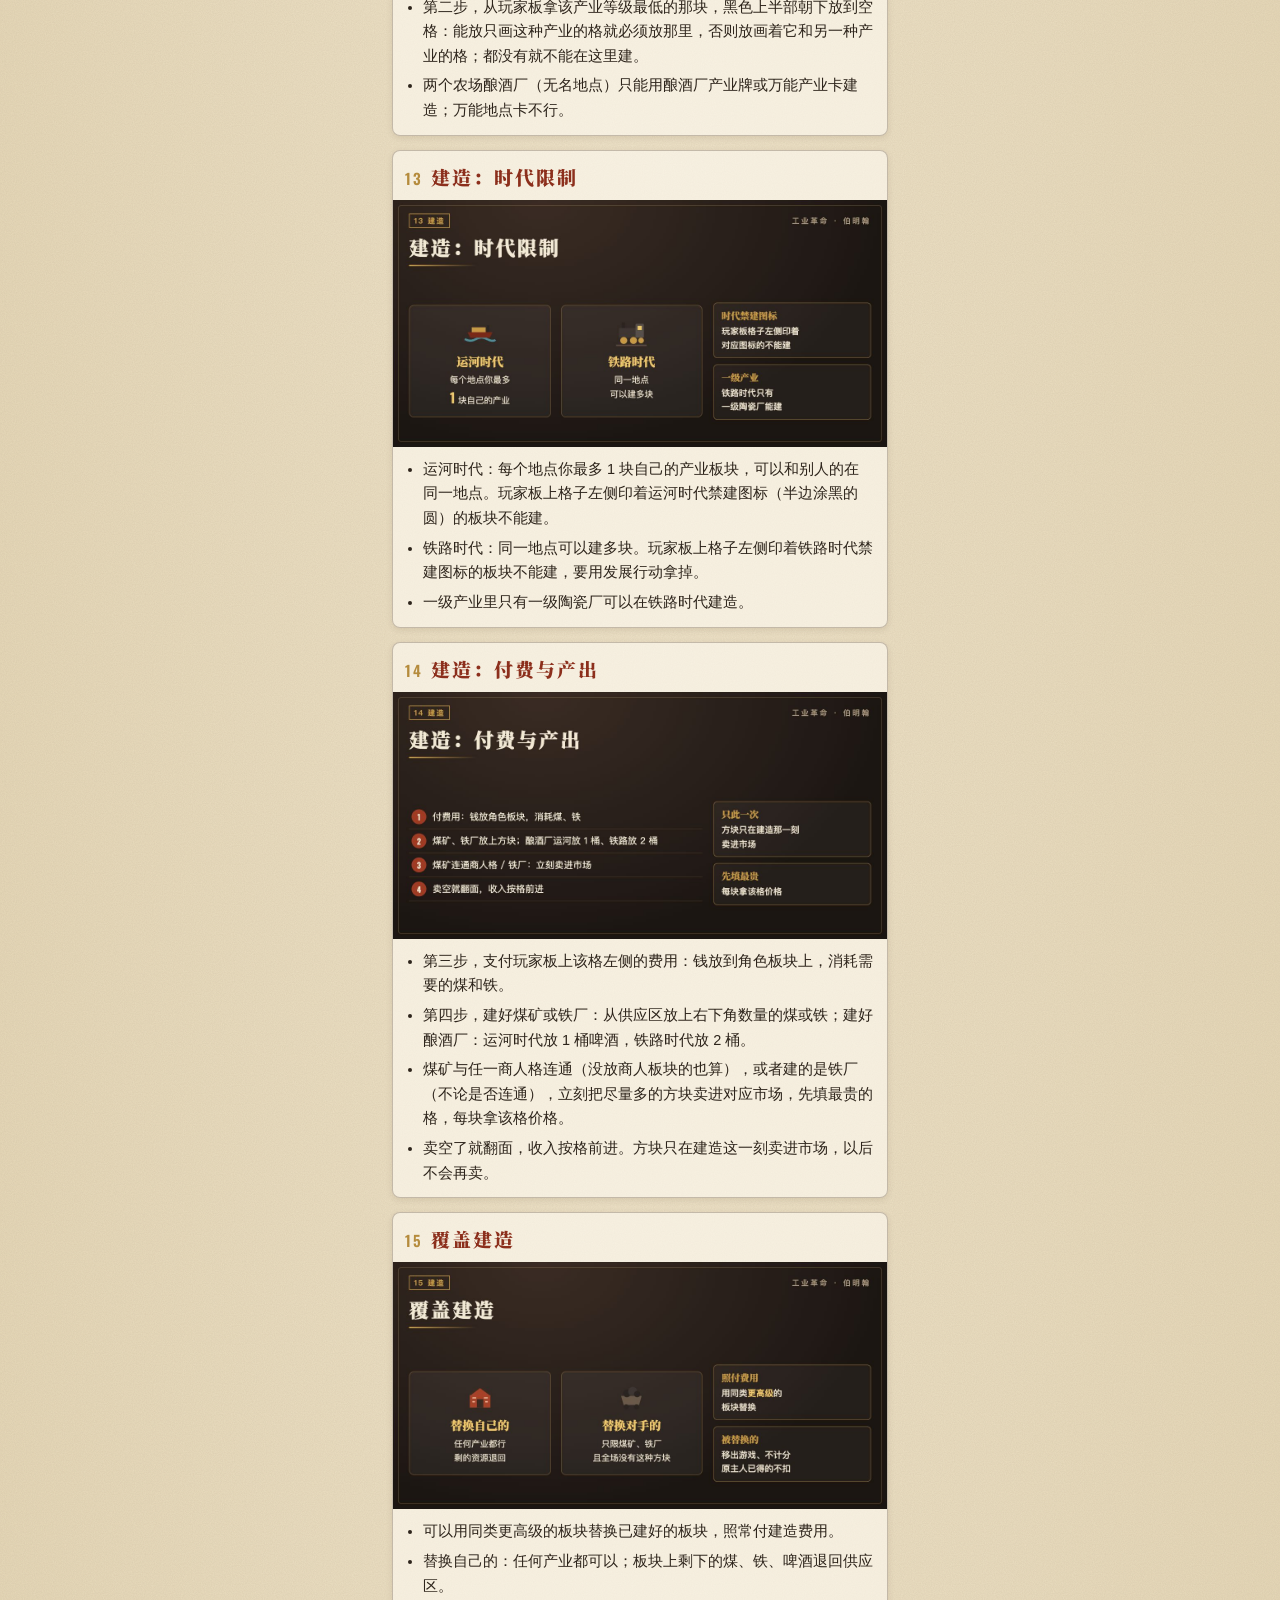
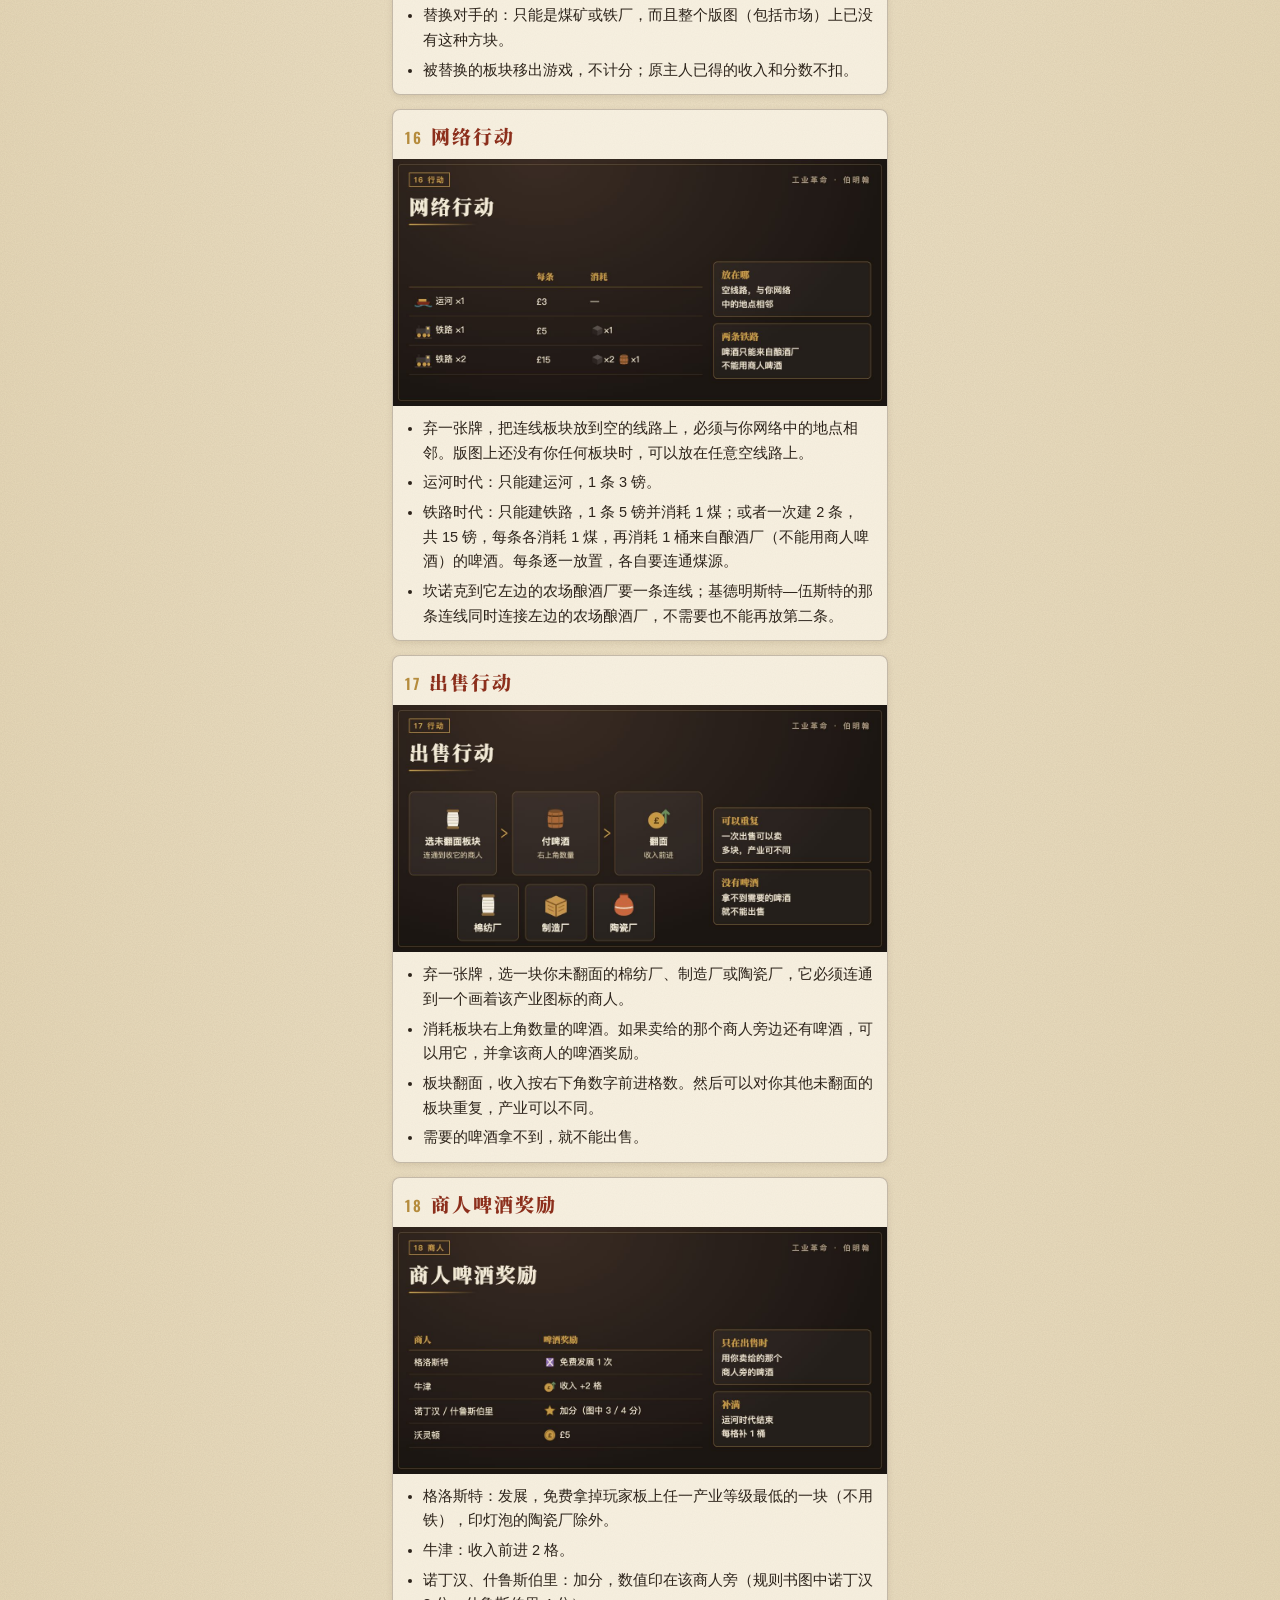
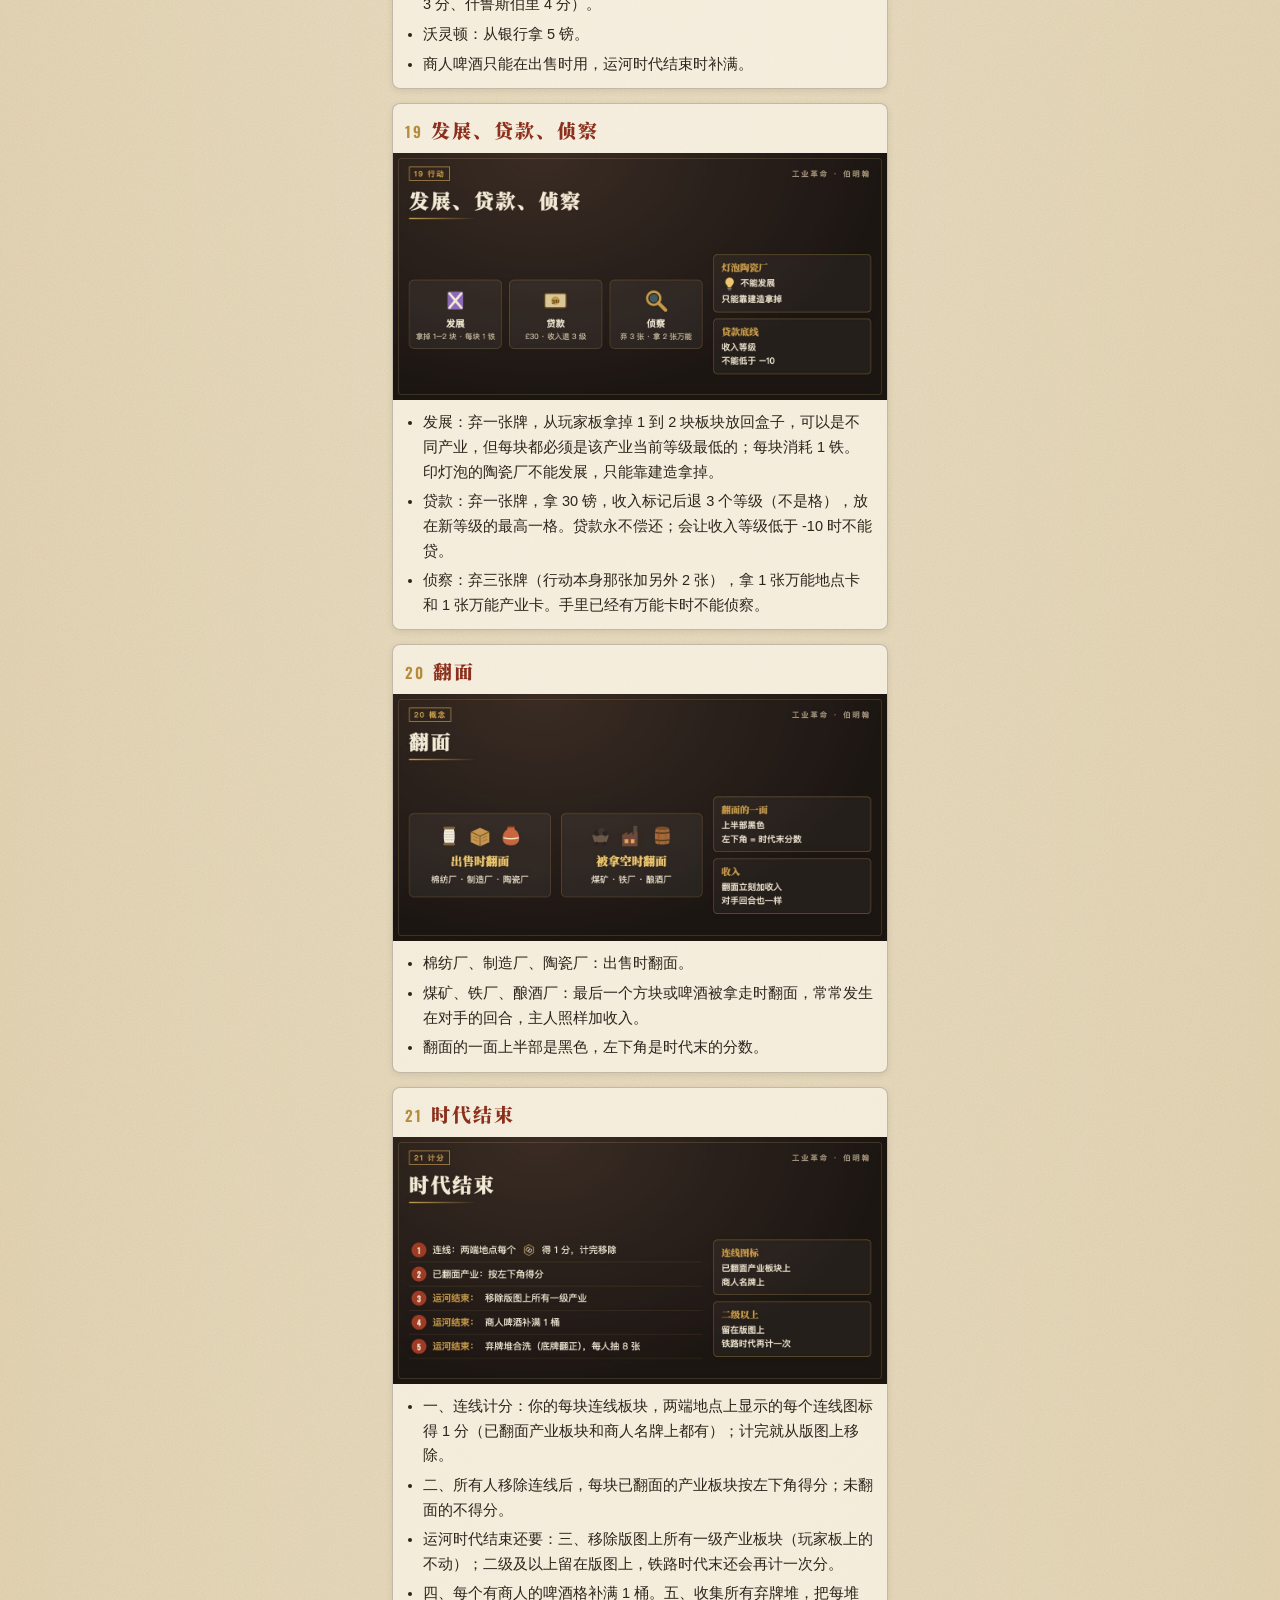
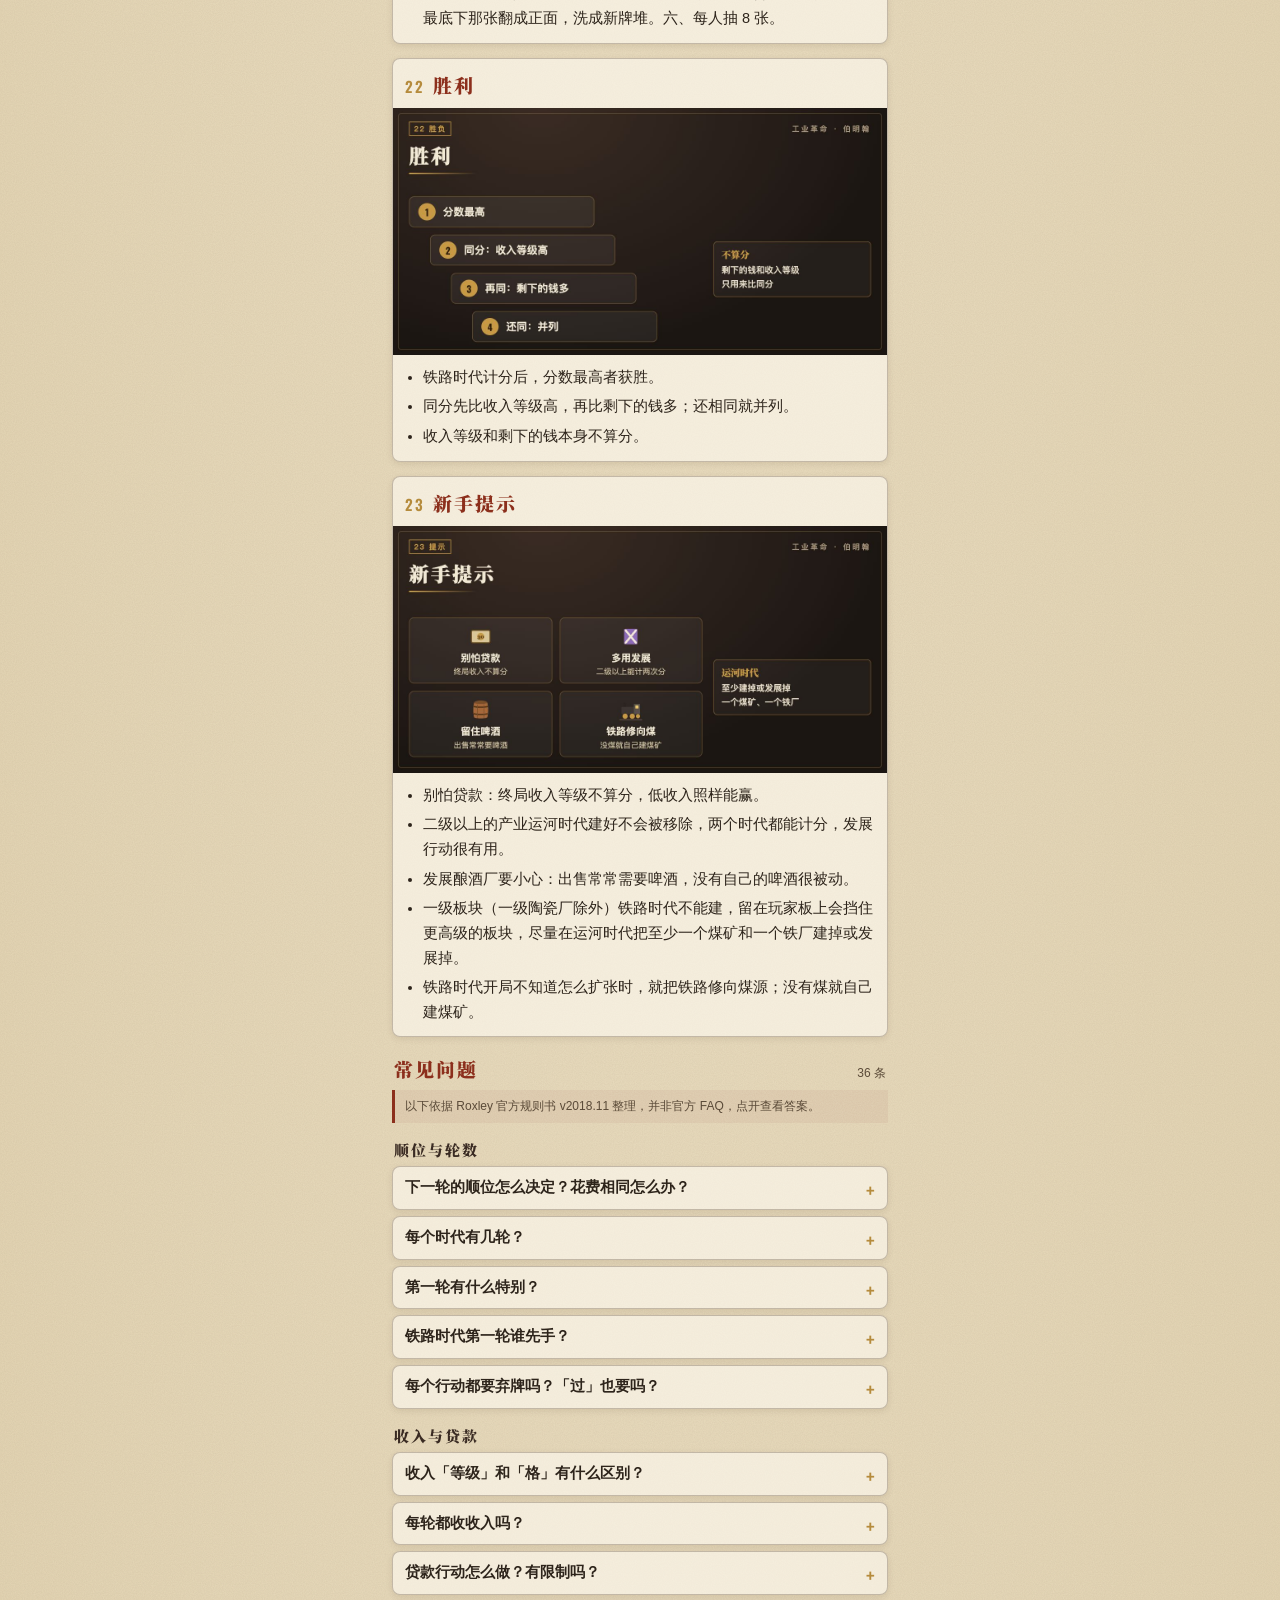
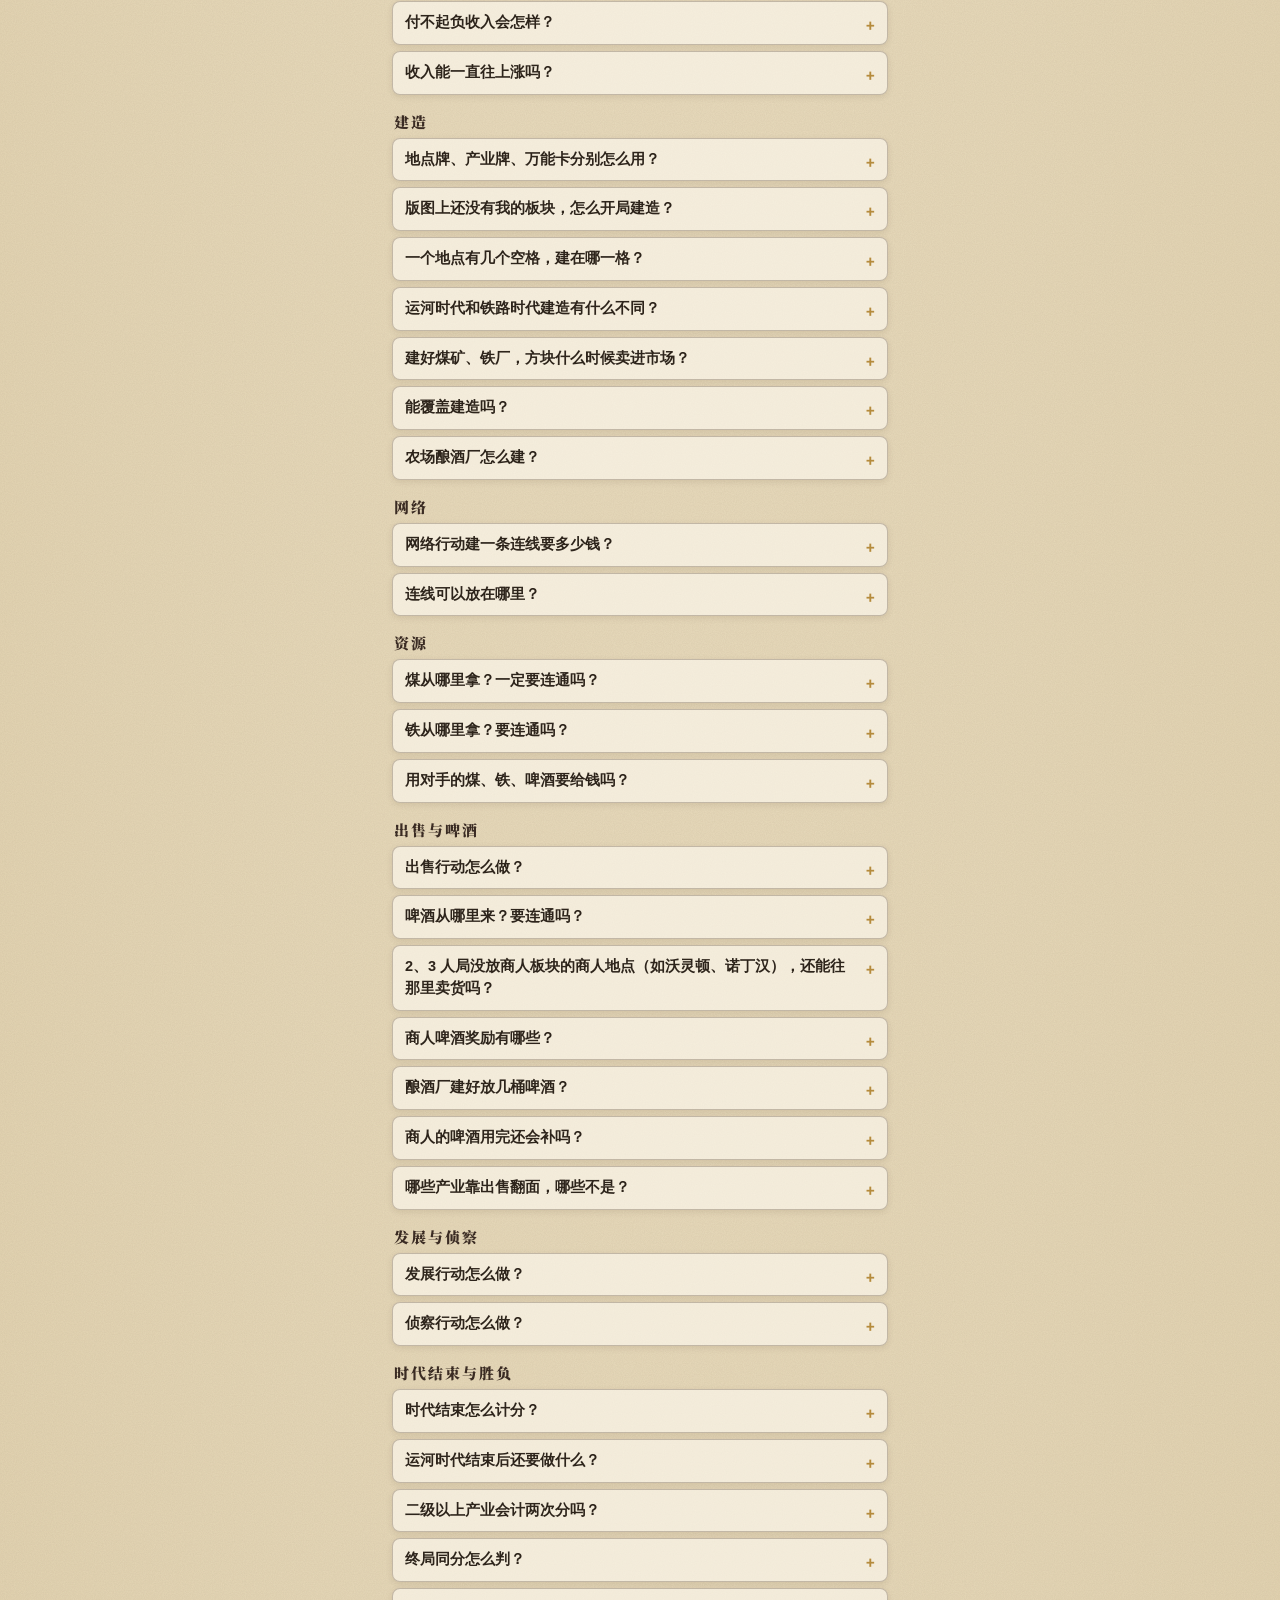
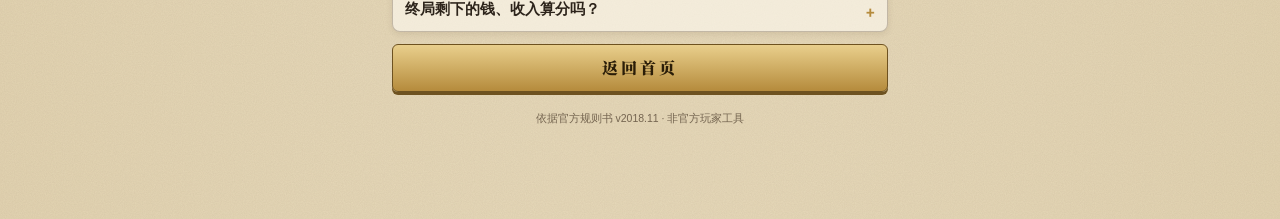
==== commit 58890c88: "规则助手加联网查找：本站资料没写明时搜 BGG，回答标明「本站未核对」并列来源 照匹兹堡试点移植。伯明翰的不同： - 搜索词以 Brass Birmingham 开头；摘要说的是匹兹堡、兰开夏等其他 " ====
--- a/public/guide.html
+++ b/public/guide.html
@@ -66,9 +66,9 @@
 <img src="guide/22.jpg" width="800" height="400" alt="胜利" loading="lazy"><ul><li>铁路时代计分后，分数最高者获胜。</li><li>同分先比收入等级高，再比剩下的钱多；还相同就并列。</li><li>收入等级和剩下的钱本身不算分。</li></ul></section>
 <section class="card gs" id="s23"><h2 class="h"><span><i>23</i>新手提示</span></h2>
 <img src="guide/23.jpg" width="800" height="400" alt="新手提示" loading="lazy"><ul><li>别怕贷款：终局收入等级不算分，低收入照样能赢。</li><li>二级以上的产业运河时代建好不会被移除，两个时代都能计分，发展行动很有用。</li><li>发展酿酒厂要小心：出售常常需要啤酒，没有自己的啤酒很被动。</li><li>一级板块（一级陶瓷厂除外）铁路时代不能建，留在玩家板上会挡住更高级的板块，尽量在运河时代把至少一个煤矿和一个铁厂建掉或发展掉。</li><li>铁路时代开局不知道怎么扩张时，就把铁路修向煤源；没有煤就自己建煤矿。</li></ul></section>
-<h2 class="h" id="faq">常见问题<small>35 条</small></h2>
+<h2 class="h" id="faq">常见问题<small>36 条</small></h2>
 <p class="note">以下依据 Roxley 官方规则书 v2018.11 整理，并非官方 FAQ，点开查看答案。</p>
-<h3 class="fq-cat">顺位与轮数</h3><details class="card fq"><summary>下一轮的顺位怎么决定？花费相同怎么办？</summary><p>每轮结束时，按本轮花的钱从少到多重新排列顺位轨上的角色板块：花得最少的下一轮先行动，花得最多的最后行动；花费相同的玩家保持原来的相对顺序。行动中花的钱都先放在自己的角色板块上，排完顺位再还给银行。 <a href="https://cdn.shopify.com/s/files/1/0246/2190/8043/files/Brass-Birmingham-Rulebook.pdf" target="_blank" rel="noopener">来源：规则书</a></p></details><details class="card fq"><summary>每个时代有几轮？</summary><p>轮数随人数固定：4 人局每个时代 8 轮，3 人局 9 轮，2 人局 10 轮。时代在所有玩家打出最后的手牌的那一轮结束。 <a href="https://cdn.shopify.com/s/files/1/0246/2190/8043/files/Brass-Birmingham-Rulebook.pdf" target="_blank" rel="noopener">来源：规则书</a></p></details><details class="card fq"><summary>第一轮有什么特别？</summary><p>运河时代第一轮，每人只执行 1 个行动；之后每轮每人 2 个行动，可以重复同一种。第一轮的顺位是开局时随机排的。 <a href="https://cdn.shopify.com/s/files/1/0246/2190/8043/files/Brass-Birmingham-Rulebook.pdf" target="_blank" rel="noopener">来源：规则书</a></p></details><details class="card fq"><summary>铁路时代第一轮谁先手？</summary><p>规则书没有为铁路时代另定顺位：运河时代最后一轮结束时照常按花费排顺位，这个顺序就是铁路时代第一轮的顺序。铁路时代第一轮每人照常执行 2 个行动。 <a href="https://cdn.shopify.com/s/files/1/0246/2190/8043/files/Brass-Birmingham-Rulebook.pdf" target="_blank" rel="noopener">来源：规则书</a></p></details><details class="card fq"><summary>每个行动都要弃牌吗？「过」也要吗？</summary><p>要。每个行动都要弃 1 张手牌（侦察要弃 3 张），选择「过」也要为每个跳过的行动弃 1 张。万能卡用完放回它的那一堆，不进弃牌堆。 <a href="https://cdn.shopify.com/s/files/1/0246/2190/8043/files/Brass-Birmingham-Rulebook.pdf" target="_blank" rel="noopener">来源：规则书</a></p></details><h3 class="fq-cat">收入与贷款</h3><details class="card fq"><summary>收入「等级」和「格」有什么区别？</summary><p>进度轨上收入标记旁硬币的数字是收入等级，每轮按等级拿钱或付钱。产业翻面、牛津商人奖励让收入按「格」前进，一次前进几格可能只升一两级；贷款按「等级」后退 3 级，标记放在新等级的最高一格。 <a href="https://cdn.shopify.com/s/files/1/0246/2190/8043/files/Brass-Birmingham-Rulebook.pdf" target="_blank" rel="noopener">来源：规则书</a></p></details><details class="card fq"><summary>每轮都收收入吗？</summary><p>每轮结束、排完顺位后收收入；唯一例外是全局最后一轮（铁路时代最后一轮）结束后不收。运河时代最后一轮照常收。 <a href="https://cdn.shopify.com/s/files/1/0246/2190/8043/files/Brass-Birmingham-Rulebook.pdf" target="_blank" rel="noopener">来源：规则书</a></p></details><details class="card fq"><summary>贷款行动怎么做？有限制吗？</summary><p>弃 1 张任意牌，从银行拿 30 镑，收入标记后退 3 个收入等级（不是 3 格），放在新等级的最高一格。贷款永不偿还。如果贷款会让收入等级低于 -10，就不能贷款。 <a href="https://cdn.shopify.com/s/files/1/0246/2190/8043/files/Brass-Birmingham-Rulebook.pdf" target="_blank" rel="noopener">来源：规则书</a></p></details><details class="card fq"><summary>付不起负收入会怎样？</summary><p>必须从版图上拆掉自己的产业板块（不能拆连线）换钱，每块值它建造费用的一半，向下取整；凑够就停，多出的钱归你，拆掉的板块移出游戏。连拆板块也凑不够，每差 1 镑扣 1 分（有分才扣）。 <a href="https://cdn.shopify.com/s/files/1/0246/2190/8043/files/Brass-Birmingham-Rulebook.pdf" target="_blank" rel="noopener">来源：规则书</a></p></details><details class="card fq"><summary>收入能一直往上涨吗？</summary><p>不能，收入等级最高 30。 <a href="https://cdn.shopify.com/s/files/1/0246/2190/8043/files/Brass-Birmingham-Rulebook.pdf" target="_blank" rel="noopener">来源：规则书</a></p></details><h3 class="fq-cat">建造</h3><details class="card fq"><summary>地点牌、产业牌、万能卡分别怎么用？</summary><p>地点牌或万能地点卡：在牌上的地点建任意可建的产业，不必在你的网络内。产业牌或万能产业卡：在你网络内的地点建牌上画的产业。只有建造需要特定的牌，其他行动弃任意牌都行。 <a href="https://cdn.shopify.com/s/files/1/0246/2190/8043/files/Brass-Birmingham-Rulebook.pdf" target="_blank" rel="noopener">来源：规则书</a></p></details><details class="card fq"><summary>版图上还没有我的板块，怎么开局建造？</summary><p>版图上没有你任何产业或连线板块时，可以用产业牌在任意有该产业空格的地点建造；也可以用任意一张牌做网络行动，把连线放在任意空线路上（建铁路仍要消耗煤）。 <a href="https://cdn.shopify.com/s/files/1/0246/2190/8043/files/Brass-Birmingham-Rulebook.pdf" target="_blank" rel="noopener">来源：规则书</a></p></details><details class="card fq"><summary>一个地点有几个空格，建在哪一格？</summary><p>有只画着这种产业图标的空格，就必须建在那里；没有才建在画着该产业和另一种产业的格；都没有就不能在这个地点建（覆盖建造除外）。拿的永远是玩家板上该产业等级最低的板块。 <a href="https://cdn.shopify.com/s/files/1/0246/2190/8043/files/Brass-Birmingham-Rulebook.pdf" target="_blank" rel="noopener">来源：规则书</a></p></details><details class="card fq"><summary>运河时代和铁路时代建造有什么不同？</summary><p>运河时代每个地点你最多只能有 1 块自己的产业板块（可以和别人的在同一地点）；铁路时代没有这个限制。玩家板上格子左侧印着时代禁建图标的板块，在对应时代不能建；一级产业里只有一级陶瓷厂能在铁路时代建造。 <a href="https://cdn.shopify.com/s/files/1/0246/2190/8043/files/Brass-Birmingham-Rulebook.pdf" target="_blank" rel="noopener">来源：规则书</a></p></details><details class="card fq"><summary>建好煤矿、铁厂，方块什么时候卖进市场？</summary><p>只在建造的那一刻：煤矿连通到任一商人格（没放商人板块的也算），或者建的是铁厂（不需要连通），就立刻把尽量多的方块卖进对应市场，先填最贵的格，每块拿该格价格。卖空就翻面加收入。之后不会再卖进市场。 <a href="https://cdn.shopify.com/s/files/1/0246/2190/8043/files/Brass-Birmingham-Rulebook.pdf" target="_blank" rel="noopener">来源：规则书</a></p></details><details class="card fq"><summary>能覆盖建造吗？</summary><p>可以用同类更高级的板块替换已建好的板块，照常付费用。自己的产业都能替换，上面剩的资源退回供应区；对手的只能替换煤矿或铁厂，并且整个版图（包括市场）上已经没有这种方块。被替换的板块移出游戏、不计分，原主人已得的收入和分数不扣。 <a href="https://cdn.shopify.com/s/files/1/0246/2190/8043/files/Brass-Birmingham-Rulebook.pdf" target="_blank" rel="noopener">来源：规则书</a></p></details><details class="card fq"><summary>农场酿酒厂怎么建？</summary><p>两个无名地点各有一个酿酒厂空格，只能用酿酒厂产业牌或万能产业卡建造，万能地点卡不行。坎诺克到它左边的农场酿酒厂需要一条连线；基德明斯特—伍斯特那条连线同时连接左边的农场酿酒厂，不需要也不能再放第二条。 <a href="https://cdn.shopify.com/s/files/1/0246/2190/8043/files/Brass-Birmingham-Rulebook.pdf" target="_blank" rel="noopener">来源：规则书</a></p></details><h3 class="fq-cat">网络</h3><details class="card fq"><summary>网络行动建一条连线要多少钱？</summary><p>运河时代只能建运河：1 条 3 镑。铁路时代只能建铁路：1 条 5 镑并消耗 1 煤；或者一次建 2 条，共 15 镑，每条消耗 1 煤，另外消耗 1 桶来自酿酒厂的啤酒（不能用商人啤酒）。 <a href="https://cdn.shopify.com/s/files/1/0246/2190/8043/files/Brass-Birmingham-Rulebook.pdf" target="_blank" rel="noopener">来源：规则书</a></p></details><details class="card fq"><summary>连线可以放在哪里？</summary><p>放在空的、属于当前时代的线路上（运河时代放运河线，铁路时代放铁路线），而且要与你网络中的地点相邻。你的网络是：有你产业板块的地点，加上与你的连线相邻的地点。 <a href="https://cdn.shopify.com/s/files/1/0246/2190/8043/files/Brass-Birmingham-Rulebook.pdf" target="_blank" rel="noopener">来源：规则书</a></p></details><h3 class="fq-cat">资源</h3><details class="card fq"><summary>煤从哪里拿？一定要连通吗？</summary><p>要。先从最近的（相隔连线最少）、连通的、未翻面的煤矿免费拿，不论是谁的。连不到任何煤矿时，才从煤市场从便宜到贵购买，而且要连通到任一商人地点；市场空了每块 8 镑。 <a href="https://cdn.shopify.com/s/files/1/0246/2190/8043/files/Brass-Birmingham-Rulebook.pdf" target="_blank" rel="noopener">来源：规则书</a></p></details><details class="card fq"><summary>铁从哪里拿？要连通吗？</summary><p>不需要连通。先从任意未翻面的铁厂免费拿，不必最近，不论是谁的；版图上没有未翻面的铁厂时，从铁市场从便宜到贵购买，市场空了每块 6 镑。 <a href="https://cdn.shopify.com/s/files/1/0246/2190/8043/files/Brass-Birmingham-Rulebook.pdf" target="_blank" rel="noopener">来源：规则书</a></p></details><details class="card fq"><summary>用对手的煤、铁、啤酒要给钱吗？</summary><p>不用，从任何人未翻面的产业板块拿资源都是免费的。板块被拿空就翻面，主人加收入。 <a href="https://cdn.shopify.com/s/files/1/0246/2190/8043/files/Brass-Birmingham-Rulebook.pdf" target="_blank" rel="noopener">来源：规则书</a></p></details><h3 class="fq-cat">出售与啤酒</h3><details class="card fq"><summary>出售行动怎么做？</summary><p>弃 1 张牌，选一块你未翻面的棉纺厂、制造厂或陶瓷厂，它必须连通到画着该产业图标的商人；消耗板块右上角数量的啤酒，然后翻面、收入按右下角数字前进格数。可以对你其他未翻面的板块重复，产业可以不同。 <a href="https://cdn.shopify.com/s/files/1/0246/2190/8043/files/Brass-Birmingham-Rulebook.pdf" target="_blank" rel="noopener">来源：规则书</a></p></details><details class="card fq"><summary>啤酒从哪里来？要连通吗？</summary><p>三个来源：你自己未翻面的酿酒厂，不需要连通；对手未翻面的酿酒厂，必须与需要啤酒的地点连通；你正在出售给的那个商人旁边的啤酒（只能出售时用）。需要多桶时每桶可以来自不同来源。 <a href="https://cdn.shopify.com/s/files/1/0246/2190/8043/files/Brass-Birmingham-Rulebook.pdf" target="_blank" rel="noopener">来源：规则书</a></p></details><details class="card fq"><summary>商人啤酒奖励有哪些？</summary><p>出售时用掉商人旁的啤酒就拿该商人的奖励：格洛斯特免费发展 1 次（不用铁，印灯泡的陶瓷厂除外）；牛津收入前进 2 格；诺丁汉、什鲁斯伯里加分（规则书图中分别为 3 分、4 分）；沃灵顿拿 5 镑。 <a href="https://cdn.shopify.com/s/files/1/0246/2190/8043/files/Brass-Birmingham-Rulebook.pdf" target="_blank" rel="noopener">来源：规则书</a></p></details><details class="card fq"><summary>酿酒厂建好放几桶啤酒？</summary><p>运河时代建的放 1 桶，铁路时代建的放 2 桶。最后一桶被用掉时酿酒厂翻面。 <a href="https://cdn.shopify.com/s/files/1/0246/2190/8043/files/Brass-Birmingham-Rulebook.pdf" target="_blank" rel="noopener">来源：规则书</a></p></details><details class="card fq"><summary>商人的啤酒用完还会补吗？</summary><p>时代中不补。运河时代结束时，每个有商人（非空白）的商人旁的啤酒格各补满 1 桶。 <a href="https://cdn.shopify.com/s/files/1/0246/2190/8043/files/Brass-Birmingham-Rulebook.pdf" target="_blank" rel="noopener">来源：规则书</a></p></details><details class="card fq"><summary>哪些产业靠出售翻面，哪些不是？</summary><p>棉纺厂、制造厂、陶瓷厂靠出售行动翻面。煤矿、铁厂、酿酒厂在最后一个方块或啤酒被拿走时翻面，常发生在对手的回合，主人照样加收入。 <a href="https://cdn.shopify.com/s/files/1/0246/2190/8043/files/Brass-Birmingham-Rulebook.pdf" target="_blank" rel="noopener">来源：规则书</a></p></details><h3 class="fq-cat">发展与侦察</h3><details class="card fq"><summary>发展行动怎么做？</summary><p>弃 1 张牌，从玩家板拿掉 1 到 2 块板块放回盒子，可以是不同产业，但每块都必须是该产业当前等级最低的；每拿掉一块消耗 1 铁。印着灯泡图标的陶瓷厂不能发展，只能靠建造拿掉。 <a href="https://cdn.shopify.com/s/files/1/0246/2190/8043/files/Brass-Birmingham-Rulebook.pdf" target="_blank" rel="noopener">来源：规则书</a></p></details><details class="card fq"><summary>侦察行动怎么做？</summary><p>弃 3 张牌（行动本身那张加另外 2 张），拿 1 张万能地点卡和 1 张万能产业卡。手里已经有万能卡时不能侦察。 <a href="https://cdn.shopify.com/s/files/1/0246/2190/8043/files/Brass-Birmingham-Rulebook.pdf" target="_blank" rel="noopener">来源：规则书</a></p></details><h3 class="fq-cat">时代结束与胜负</h3><details class="card fq"><summary>时代结束怎么计分？</summary><p>一、每块连线板块：两端地点上显示的每个连线图标得 1 分，计完移除。二、每块已翻面的产业板块按左下角得分，未翻面的不得分。两个时代都这样计分。 <a href="https://cdn.shopify.com/s/files/1/0246/2190/8043/files/Brass-Birmingham-Rulebook.pdf" target="_blank" rel="noopener">来源：规则书</a></p></details><details class="card fq"><summary>运河时代结束后还要做什么？</summary><p>计分后：移除版图上所有一级产业板块（玩家板上的不动），二级及以上留在版图上；每个有商人的啤酒格补满 1 桶；收集所有弃牌堆，把每堆最底下那张翻成正面，洗成新牌堆；每人抽 8 张。 <a href="https://cdn.shopify.com/s/files/1/0246/2190/8043/files/Brass-Birmingham-Rulebook.pdf" target="_blank" rel="noopener">来源：规则书</a></p></details><details class="card fq"><summary>二级以上产业会计两次分吗？</summary><p>会。运河时代结束只移除一级产业板块，二级及以上留在版图上；只要它们是翻面的，铁路时代结束时会再计一次分。 <a href="https://cdn.shopify.com/s/files/1/0246/2190/8043/files/Brass-Birmingham-Rulebook.pdf" target="_blank" rel="noopener">来源：规则书</a></p></details><details class="card fq"><summary>终局同分怎么判？</summary><p>铁路时代计分后分数最高者获胜。同分先比收入等级，高者胜；再相同比剩下的钱，多者胜；仍相同则并列。 <a href="https://cdn.shopify.com/s/files/1/0246/2190/8043/files/Brass-Birmingham-Rulebook.pdf" target="_blank" rel="noopener">来源：规则书</a></p></details><details class="card fq"><summary>终局剩下的钱、收入算分吗？</summary><p>不算分，只用于同分时比较。所以不必害怕贷款，低收入照样能赢。 <a href="https://cdn.shopify.com/s/files/1/0246/2190/8043/files/Brass-Birmingham-Rulebook.pdf" target="_blank" rel="noopener">来源：规则书</a></p></details>
+<h3 class="fq-cat">顺位与轮数</h3><details class="card fq"><summary>下一轮的顺位怎么决定？花费相同怎么办？</summary><p>每轮结束时，按本轮花的钱从少到多重新排列顺位轨上的角色板块：花得最少的下一轮先行动，花得最多的最后行动；花费相同的玩家保持原来的相对顺序。行动中花的钱都先放在自己的角色板块上，排完顺位再还给银行。 <a href="https://cdn.shopify.com/s/files/1/0246/2190/8043/files/Brass-Birmingham-Rulebook.pdf" target="_blank" rel="noopener">来源：规则书</a></p></details><details class="card fq"><summary>每个时代有几轮？</summary><p>轮数随人数固定：4 人局每个时代 8 轮，3 人局 9 轮，2 人局 10 轮。时代在所有玩家打出最后的手牌的那一轮结束。 <a href="https://cdn.shopify.com/s/files/1/0246/2190/8043/files/Brass-Birmingham-Rulebook.pdf" target="_blank" rel="noopener">来源：规则书</a></p></details><details class="card fq"><summary>第一轮有什么特别？</summary><p>运河时代第一轮，每人只执行 1 个行动；之后每轮每人 2 个行动，可以重复同一种。第一轮的顺位是开局时随机排的。 <a href="https://cdn.shopify.com/s/files/1/0246/2190/8043/files/Brass-Birmingham-Rulebook.pdf" target="_blank" rel="noopener">来源：规则书</a></p></details><details class="card fq"><summary>铁路时代第一轮谁先手？</summary><p>规则书没有为铁路时代另定顺位：运河时代最后一轮结束时照常按花费排顺位，这个顺序就是铁路时代第一轮的顺序。铁路时代第一轮每人照常执行 2 个行动。 <a href="https://cdn.shopify.com/s/files/1/0246/2190/8043/files/Brass-Birmingham-Rulebook.pdf" target="_blank" rel="noopener">来源：规则书</a></p></details><details class="card fq"><summary>每个行动都要弃牌吗？「过」也要吗？</summary><p>要。每个行动都要弃 1 张手牌（侦察要弃 3 张），选择「过」也要为每个跳过的行动弃 1 张。万能卡用完放回它的那一堆，不进弃牌堆。 <a href="https://cdn.shopify.com/s/files/1/0246/2190/8043/files/Brass-Birmingham-Rulebook.pdf" target="_blank" rel="noopener">来源：规则书</a></p></details><h3 class="fq-cat">收入与贷款</h3><details class="card fq"><summary>收入「等级」和「格」有什么区别？</summary><p>进度轨上收入标记旁硬币的数字是收入等级，每轮按等级拿钱或付钱。产业翻面、牛津商人奖励让收入按「格」前进，一次前进几格可能只升一两级；贷款按「等级」后退 3 级，标记放在新等级的最高一格。 <a href="https://cdn.shopify.com/s/files/1/0246/2190/8043/files/Brass-Birmingham-Rulebook.pdf" target="_blank" rel="noopener">来源：规则书</a></p></details><details class="card fq"><summary>每轮都收收入吗？</summary><p>每轮结束、排完顺位后收收入；唯一例外是全局最后一轮（铁路时代最后一轮）结束后不收。运河时代最后一轮照常收。 <a href="https://cdn.shopify.com/s/files/1/0246/2190/8043/files/Brass-Birmingham-Rulebook.pdf" target="_blank" rel="noopener">来源：规则书</a></p></details><details class="card fq"><summary>贷款行动怎么做？有限制吗？</summary><p>弃 1 张任意牌，从银行拿 30 镑，收入标记后退 3 个收入等级（不是 3 格），放在新等级的最高一格。贷款永不偿还。如果贷款会让收入等级低于 -10，就不能贷款。 <a href="https://cdn.shopify.com/s/files/1/0246/2190/8043/files/Brass-Birmingham-Rulebook.pdf" target="_blank" rel="noopener">来源：规则书</a></p></details><details class="card fq"><summary>付不起负收入会怎样？</summary><p>必须从版图上拆掉自己的产业板块（不能拆连线）换钱，每块值它建造费用的一半，向下取整；凑够就停，多出的钱归你，拆掉的板块移出游戏。连拆板块也凑不够，每差 1 镑扣 1 分（有分才扣）。 <a href="https://cdn.shopify.com/s/files/1/0246/2190/8043/files/Brass-Birmingham-Rulebook.pdf" target="_blank" rel="noopener">来源：规则书</a></p></details><details class="card fq"><summary>收入能一直往上涨吗？</summary><p>不能，收入等级最高 30。 <a href="https://cdn.shopify.com/s/files/1/0246/2190/8043/files/Brass-Birmingham-Rulebook.pdf" target="_blank" rel="noopener">来源：规则书</a></p></details><h3 class="fq-cat">建造</h3><details class="card fq"><summary>地点牌、产业牌、万能卡分别怎么用？</summary><p>地点牌或万能地点卡：在牌上的地点建任意可建的产业，不必在你的网络内。产业牌或万能产业卡：在你网络内的地点建牌上画的产业。只有建造需要特定的牌，其他行动弃任意牌都行。 <a href="https://cdn.shopify.com/s/files/1/0246/2190/8043/files/Brass-Birmingham-Rulebook.pdf" target="_blank" rel="noopener">来源：规则书</a></p></details><details class="card fq"><summary>版图上还没有我的板块，怎么开局建造？</summary><p>版图上没有你任何产业或连线板块时，可以用产业牌在任意有该产业空格的地点建造；也可以用任意一张牌做网络行动，把连线放在任意空线路上（建铁路仍要消耗煤）。 <a href="https://cdn.shopify.com/s/files/1/0246/2190/8043/files/Brass-Birmingham-Rulebook.pdf" target="_blank" rel="noopener">来源：规则书</a></p></details><details class="card fq"><summary>一个地点有几个空格，建在哪一格？</summary><p>有只画着这种产业图标的空格，就必须建在那里；没有才建在画着该产业和另一种产业的格；都没有就不能在这个地点建（覆盖建造除外）。拿的永远是玩家板上该产业等级最低的板块。 <a href="https://cdn.shopify.com/s/files/1/0246/2190/8043/files/Brass-Birmingham-Rulebook.pdf" target="_blank" rel="noopener">来源：规则书</a></p></details><details class="card fq"><summary>运河时代和铁路时代建造有什么不同？</summary><p>运河时代每个地点你最多只能有 1 块自己的产业板块（可以和别人的在同一地点）；铁路时代没有这个限制。玩家板上格子左侧印着时代禁建图标的板块，在对应时代不能建；一级产业里只有一级陶瓷厂能在铁路时代建造。 <a href="https://cdn.shopify.com/s/files/1/0246/2190/8043/files/Brass-Birmingham-Rulebook.pdf" target="_blank" rel="noopener">来源：规则书</a></p></details><details class="card fq"><summary>建好煤矿、铁厂，方块什么时候卖进市场？</summary><p>只在建造的那一刻：煤矿连通到任一商人格（没放商人板块的也算），或者建的是铁厂（不需要连通），就立刻把尽量多的方块卖进对应市场，先填最贵的格，每块拿该格价格。卖空就翻面加收入。之后不会再卖进市场。 <a href="https://cdn.shopify.com/s/files/1/0246/2190/8043/files/Brass-Birmingham-Rulebook.pdf" target="_blank" rel="noopener">来源：规则书</a></p></details><details class="card fq"><summary>能覆盖建造吗？</summary><p>可以用同类更高级的板块替换已建好的板块，照常付费用。自己的产业都能替换，上面剩的资源退回供应区；对手的只能替换煤矿或铁厂，并且整个版图（包括市场）上已经没有这种方块。被替换的板块移出游戏、不计分，原主人已得的收入和分数不扣。 <a href="https://cdn.shopify.com/s/files/1/0246/2190/8043/files/Brass-Birmingham-Rulebook.pdf" target="_blank" rel="noopener">来源：规则书</a></p></details><details class="card fq"><summary>农场酿酒厂怎么建？</summary><p>两个无名地点各有一个酿酒厂空格，只能用酿酒厂产业牌或万能产业卡建造，万能地点卡不行。坎诺克到它左边的农场酿酒厂需要一条连线；基德明斯特—伍斯特那条连线同时连接左边的农场酿酒厂，不需要也不能再放第二条。 <a href="https://cdn.shopify.com/s/files/1/0246/2190/8043/files/Brass-Birmingham-Rulebook.pdf" target="_blank" rel="noopener">来源：规则书</a></p></details><h3 class="fq-cat">网络</h3><details class="card fq"><summary>网络行动建一条连线要多少钱？</summary><p>运河时代只能建运河：1 条 3 镑。铁路时代只能建铁路：1 条 5 镑并消耗 1 煤；或者一次建 2 条，共 15 镑，每条消耗 1 煤，另外消耗 1 桶来自酿酒厂的啤酒（不能用商人啤酒）。 <a href="https://cdn.shopify.com/s/files/1/0246/2190/8043/files/Brass-Birmingham-Rulebook.pdf" target="_blank" rel="noopener">来源：规则书</a></p></details><details class="card fq"><summary>连线可以放在哪里？</summary><p>放在空的、属于当前时代的线路上（运河时代放运河线，铁路时代放铁路线），而且要与你网络中的地点相邻。你的网络是：有你产业板块的地点，加上与你的连线相邻的地点。 <a href="https://cdn.shopify.com/s/files/1/0246/2190/8043/files/Brass-Birmingham-Rulebook.pdf" target="_blank" rel="noopener">来源：规则书</a></p></details><h3 class="fq-cat">资源</h3><details class="card fq"><summary>煤从哪里拿？一定要连通吗？</summary><p>要。先从最近的（相隔连线最少）、连通的、未翻面的煤矿免费拿，不论是谁的。连不到任何煤矿时，才从煤市场从便宜到贵购买，而且要连通到任一商人地点；市场空了每块 8 镑。 <a href="https://cdn.shopify.com/s/files/1/0246/2190/8043/files/Brass-Birmingham-Rulebook.pdf" target="_blank" rel="noopener">来源：规则书</a></p></details><details class="card fq"><summary>铁从哪里拿？要连通吗？</summary><p>不需要连通。先从任意未翻面的铁厂免费拿，不必最近，不论是谁的；版图上没有未翻面的铁厂时，从铁市场从便宜到贵购买，市场空了每块 6 镑。 <a href="https://cdn.shopify.com/s/files/1/0246/2190/8043/files/Brass-Birmingham-Rulebook.pdf" target="_blank" rel="noopener">来源：规则书</a></p></details><details class="card fq"><summary>用对手的煤、铁、啤酒要给钱吗？</summary><p>不用，从任何人未翻面的产业板块拿资源都是免费的。板块被拿空就翻面，主人加收入。 <a href="https://cdn.shopify.com/s/files/1/0246/2190/8043/files/Brass-Birmingham-Rulebook.pdf" target="_blank" rel="noopener">来源：规则书</a></p></details><h3 class="fq-cat">出售与啤酒</h3><details class="card fq"><summary>出售行动怎么做？</summary><p>弃 1 张牌，选一块你未翻面的棉纺厂、制造厂或陶瓷厂，它必须连通到画着该产业图标的商人；消耗板块右上角数量的啤酒，然后翻面、收入按右下角数字前进格数。可以对你其他未翻面的板块重复，产业可以不同。 <a href="https://cdn.shopify.com/s/files/1/0246/2190/8043/files/Brass-Birmingham-Rulebook.pdf" target="_blank" rel="noopener">来源：规则书</a></p></details><details class="card fq"><summary>啤酒从哪里来？要连通吗？</summary><p>三个来源：你自己未翻面的酿酒厂，不需要连通；对手未翻面的酿酒厂，必须与需要啤酒的地点连通；你正在出售给的那个商人旁边的啤酒（只能出售时用）。需要多桶时每桶可以来自不同来源。 <a href="https://cdn.shopify.com/s/files/1/0246/2190/8043/files/Brass-Birmingham-Rulebook.pdf" target="_blank" rel="noopener">来源：规则书</a></p></details><details class="card fq"><summary>2、3 人局没放商人板块的商人地点（如沃灵顿、诺丁汉），还能往那里卖货吗？</summary><p>不能。出售要连通到画着该产业图标的商人板块，没放商人板块的地方没有可卖的商人，也没有商人啤酒和奖励。商人地点本身也没有产业空格，不能在那里建产业。唯一的例外是煤矿：建煤矿时只要连通到任一商人格（没放商人板块的也算），就能把煤卖进煤市场。 <a href="https://cdn.shopify.com/s/files/1/0246/2190/8043/files/Brass-Birmingham-Rulebook.pdf" target="_blank" rel="noopener">来源：规则书</a></p></details><details class="card fq"><summary>商人啤酒奖励有哪些？</summary><p>出售时用掉商人旁的啤酒就拿该商人的奖励：格洛斯特免费发展 1 次（不用铁，印灯泡的陶瓷厂除外）；牛津收入前进 2 格；诺丁汉、什鲁斯伯里加分（规则书图中分别为 3 分、4 分）；沃灵顿拿 5 镑。 <a href="https://cdn.shopify.com/s/files/1/0246/2190/8043/files/Brass-Birmingham-Rulebook.pdf" target="_blank" rel="noopener">来源：规则书</a></p></details><details class="card fq"><summary>酿酒厂建好放几桶啤酒？</summary><p>运河时代建的放 1 桶，铁路时代建的放 2 桶。最后一桶被用掉时酿酒厂翻面。 <a href="https://cdn.shopify.com/s/files/1/0246/2190/8043/files/Brass-Birmingham-Rulebook.pdf" target="_blank" rel="noopener">来源：规则书</a></p></details><details class="card fq"><summary>商人的啤酒用完还会补吗？</summary><p>时代中不补。运河时代结束时，每个有商人（非空白）的商人旁的啤酒格各补满 1 桶。 <a href="https://cdn.shopify.com/s/files/1/0246/2190/8043/files/Brass-Birmingham-Rulebook.pdf" target="_blank" rel="noopener">来源：规则书</a></p></details><details class="card fq"><summary>哪些产业靠出售翻面，哪些不是？</summary><p>棉纺厂、制造厂、陶瓷厂靠出售行动翻面。煤矿、铁厂、酿酒厂在最后一个方块或啤酒被拿走时翻面，常发生在对手的回合，主人照样加收入。 <a href="https://cdn.shopify.com/s/files/1/0246/2190/8043/files/Brass-Birmingham-Rulebook.pdf" target="_blank" rel="noopener">来源：规则书</a></p></details><h3 class="fq-cat">发展与侦察</h3><details class="card fq"><summary>发展行动怎么做？</summary><p>弃 1 张牌，从玩家板拿掉 1 到 2 块板块放回盒子，可以是不同产业，但每块都必须是该产业当前等级最低的；每拿掉一块消耗 1 铁。印着灯泡图标的陶瓷厂不能发展，只能靠建造拿掉。 <a href="https://cdn.shopify.com/s/files/1/0246/2190/8043/files/Brass-Birmingham-Rulebook.pdf" target="_blank" rel="noopener">来源：规则书</a></p></details><details class="card fq"><summary>侦察行动怎么做？</summary><p>弃 3 张牌（行动本身那张加另外 2 张），拿 1 张万能地点卡和 1 张万能产业卡。手里已经有万能卡时不能侦察。 <a href="https://cdn.shopify.com/s/files/1/0246/2190/8043/files/Brass-Birmingham-Rulebook.pdf" target="_blank" rel="noopener">来源：规则书</a></p></details><h3 class="fq-cat">时代结束与胜负</h3><details class="card fq"><summary>时代结束怎么计分？</summary><p>一、每块连线板块：两端地点上显示的每个连线图标得 1 分，计完移除。二、每块已翻面的产业板块按左下角得分，未翻面的不得分。两个时代都这样计分。 <a href="https://cdn.shopify.com/s/files/1/0246/2190/8043/files/Brass-Birmingham-Rulebook.pdf" target="_blank" rel="noopener">来源：规则书</a></p></details><details class="card fq"><summary>运河时代结束后还要做什么？</summary><p>计分后：移除版图上所有一级产业板块（玩家板上的不动），二级及以上留在版图上；每个有商人的啤酒格补满 1 桶；收集所有弃牌堆，把每堆最底下那张翻成正面，洗成新牌堆；每人抽 8 张。 <a href="https://cdn.shopify.com/s/files/1/0246/2190/8043/files/Brass-Birmingham-Rulebook.pdf" target="_blank" rel="noopener">来源：规则书</a></p></details><details class="card fq"><summary>二级以上产业会计两次分吗？</summary><p>会。运河时代结束只移除一级产业板块，二级及以上留在版图上；只要它们是翻面的，铁路时代结束时会再计一次分。 <a href="https://cdn.shopify.com/s/files/1/0246/2190/8043/files/Brass-Birmingham-Rulebook.pdf" target="_blank" rel="noopener">来源：规则书</a></p></details><details class="card fq"><summary>终局同分怎么判？</summary><p>铁路时代计分后分数最高者获胜。同分先比收入等级，高者胜；再相同比剩下的钱，多者胜；仍相同则并列。 <a href="https://cdn.shopify.com/s/files/1/0246/2190/8043/files/Brass-Birmingham-Rulebook.pdf" target="_blank" rel="noopener">来源：规则书</a></p></details><details class="card fq"><summary>终局剩下的钱、收入算分吗？</summary><p>不算分，只用于同分时比较。所以不必害怕贷款，低收入照样能赢。 <a href="https://cdn.shopify.com/s/files/1/0246/2190/8043/files/Brass-Birmingham-Rulebook.pdf" target="_blank" rel="noopener">来源：规则书</a></p></details>
 <a class="btn" href="./">返回首页</a>
 <footer>依据官方规则书 v2018.11 · 非官方玩家工具</footer>
 </div>
--- a/public/style.css
+++ b/public/style.css
@@ -174,6 +174,18 @@
 .parts em:first-child{margin-left:0}
 .achs{display:grid;grid-template-columns:repeat(2,1fr);gap:7px;margin-top:6px}
 .ach{display:flex;align-items:center;gap:8px;padding:7px 8px}
+.ach[role=button]{cursor:pointer}
+.h small{margin-left:8px;font:500 11px var(--sans);color:var(--ink2);letter-spacing:0}
+.atw{max-height:60vh;overflow:auto;margin-top:8px}
+.at{width:100%;border-collapse:collapse;font-size:13px}
+.at th,.at td{padding:6px 4px;text-align:center;border-bottom:1px solid rgba(90,74,56,.18)}
+.at thead th{font:600 11.5px var(--sans);color:var(--ink2)}
+.at tbody th{text-align:left;font:600 13px var(--sans);white-space:nowrap}
+.at tbody th .por{vertical-align:middle;margin-right:5px}
+.at td{font:600 15px var(--num)}
+.at tr.win th,.at tr.win td{color:var(--red)}
+.at tr.has-sub th,.at tr.has-sub td{border-bottom:0}
+.at tr.sub td{padding-top:0;text-align:left;font:500 11.5px/1.5 var(--sans);color:var(--ink2)}
 .ach .medal{width:34px;height:34px;font-size:16px}
 .ach .an{font:900 13.5px var(--serif);color:var(--red)}
 .ach .ad{font-size:10.5px;color:var(--ink2);line-height:1.35}
@@ -283,22 +295,6 @@
 .fq p{padding:0 12px 11px;font:500 14px/1.7 var(--sans);color:var(--ink2)}
 .fq p a{font-size:12px;color:var(--navy2);white-space:nowrap}
 
-/* blind-bag draw overlay */
-.draw{position:fixed;inset:0;z-index:50;display:flex;align-items:center;justify-content:center;background:rgba(20,14,10,.93);-webkit-backdrop-filter:blur(4px);backdrop-filter:blur(4px);animation:drIn .25s ease;transition:opacity .4s}
-.draw.out{opacity:0}
-.dr-box{text-align:center;color:#f3ead6}
-.dr-t{font:900 22px var(--serif);letter-spacing:8px;text-indent:8px;color:var(--brass2)}
-.dr-slots{display:flex;gap:10px;justify-content:center;margin-top:24px;min-height:100px}
-.dr-s{width:64px;opacity:0;animation:drPop .75s cubic-bezier(.2,.9,.3,1.2) forwards;animation-delay:calc(var(--start) + var(--i) * var(--step))}
-.dr-s .por{display:block;width:58px;height:58px;padding:3px;margin:0 auto;box-shadow:0 0 0 2px var(--brass2),0 4px 12px rgba(0,0,0,.5)}
-.dr-s b{display:block;margin-top:6px;font:600 18px var(--num);color:var(--brass2)}
-.dr-s i{display:block;font-style:normal;font-size:11px;color:#cfc5ad;white-space:nowrap;overflow:hidden;text-overflow:ellipsis}
-.dr-bag{width:120px;height:130px;margin:18px auto 0;transform-origin:50% 92%;animation:drShake .9s ease-in-out,drJig var(--step) ease-in-out var(--start) infinite}
-.dr-skip{margin-top:16px;font-size:12px;color:#8f8a7d}
-@keyframes drIn{from{opacity:0}}
-@keyframes drPop{0%{opacity:0;transform:translate(calc(var(--d) * 74px),170px) scale(.3)}45%{opacity:1;transform:translate(calc(var(--d) * 37px),-28px) scale(1.15)}100%{opacity:1;transform:none}}
-@keyframes drShake{0%,100%{transform:rotate(0)}20%{transform:rotate(-9deg)}40%{transform:rotate(8deg)}60%{transform:rotate(-5deg)}80%{transform:rotate(3deg)}}
-@keyframes drJig{0%,100%{transform:scale(1)}25%{transform:scale(1.07,.93)}}
 .lobby .lc em{display:block;margin-top:1px;font:700 10px var(--sans);font-style:normal;letter-spacing:2px;color:var(--brass)}
 
 /* rules assistant (chat.js) */
@@ -334,6 +330,13 @@
 .cm.a{background:#fffdf6;border:1px solid rgba(90,74,56,.18);color:var(--ink);border-bottom-left-radius:4px;box-shadow:0 2px 6px rgba(60,45,25,.1)}
 .cm.a b{color:var(--red)}
 .cm.err{color:var(--red);border-color:rgba(122,36,22,.4);background:#fbf1ec}
+/* answers from a web search: a label on top, sources underneath */
+.cweb{margin:-2px 0 6px;padding:5px 8px;border-radius:7px;background:#f6eedb;font:500 12px/1.5 var(--sans);color:var(--ink2)}
+.cweb b{color:var(--red)}
+.csrc{margin-top:8px;padding-top:6px;border-top:1px dashed rgba(90,74,56,.25);font:12px/1.5 var(--sans);color:var(--ink2)}
+.csrc a{display:block;color:var(--navy);text-decoration:none;overflow:hidden;text-overflow:ellipsis;white-space:nowrap}
+.csrc i{margin-left:6px;font-style:normal;color:var(--ink2);opacity:.7}
+.cwait{display:block;margin-bottom:4px;font:500 12.5px var(--sans);color:var(--ink2)}
 .cin{display:flex;align-items:center;gap:8px;padding:10px 10px 6px;border-top:1px solid rgba(110,82,32,.25);background:#f6eedb}
 .cin textarea{flex:1;min-width:0;height:42px;resize:none;padding:10px 15px;border:1.5px solid rgba(90,74,56,.3);border-radius:21px;background:#fffdf6;outline:none;font:16px/1.3 var(--sans);color:var(--ink)}
 .cin textarea:focus{border-color:var(--brass)}
@@ -363,3 +366,5 @@
 .rv-done{text-align:center;font-size:30px;letter-spacing:4px;color:#e0a92e}
 .rv p{text-align:center;margin:4px 0 10px;font:600 15px var(--serif)}
 .rv .note{text-align:left;margin:8px 0 0;font:12px/1.6 var(--sans)}
+/* 写评价: opens this game's review form on the hub, then 返回 comes back here */
+.hero-art .rate-nav{left:auto;right:calc(env(safe-area-inset-right) + 12px)}
